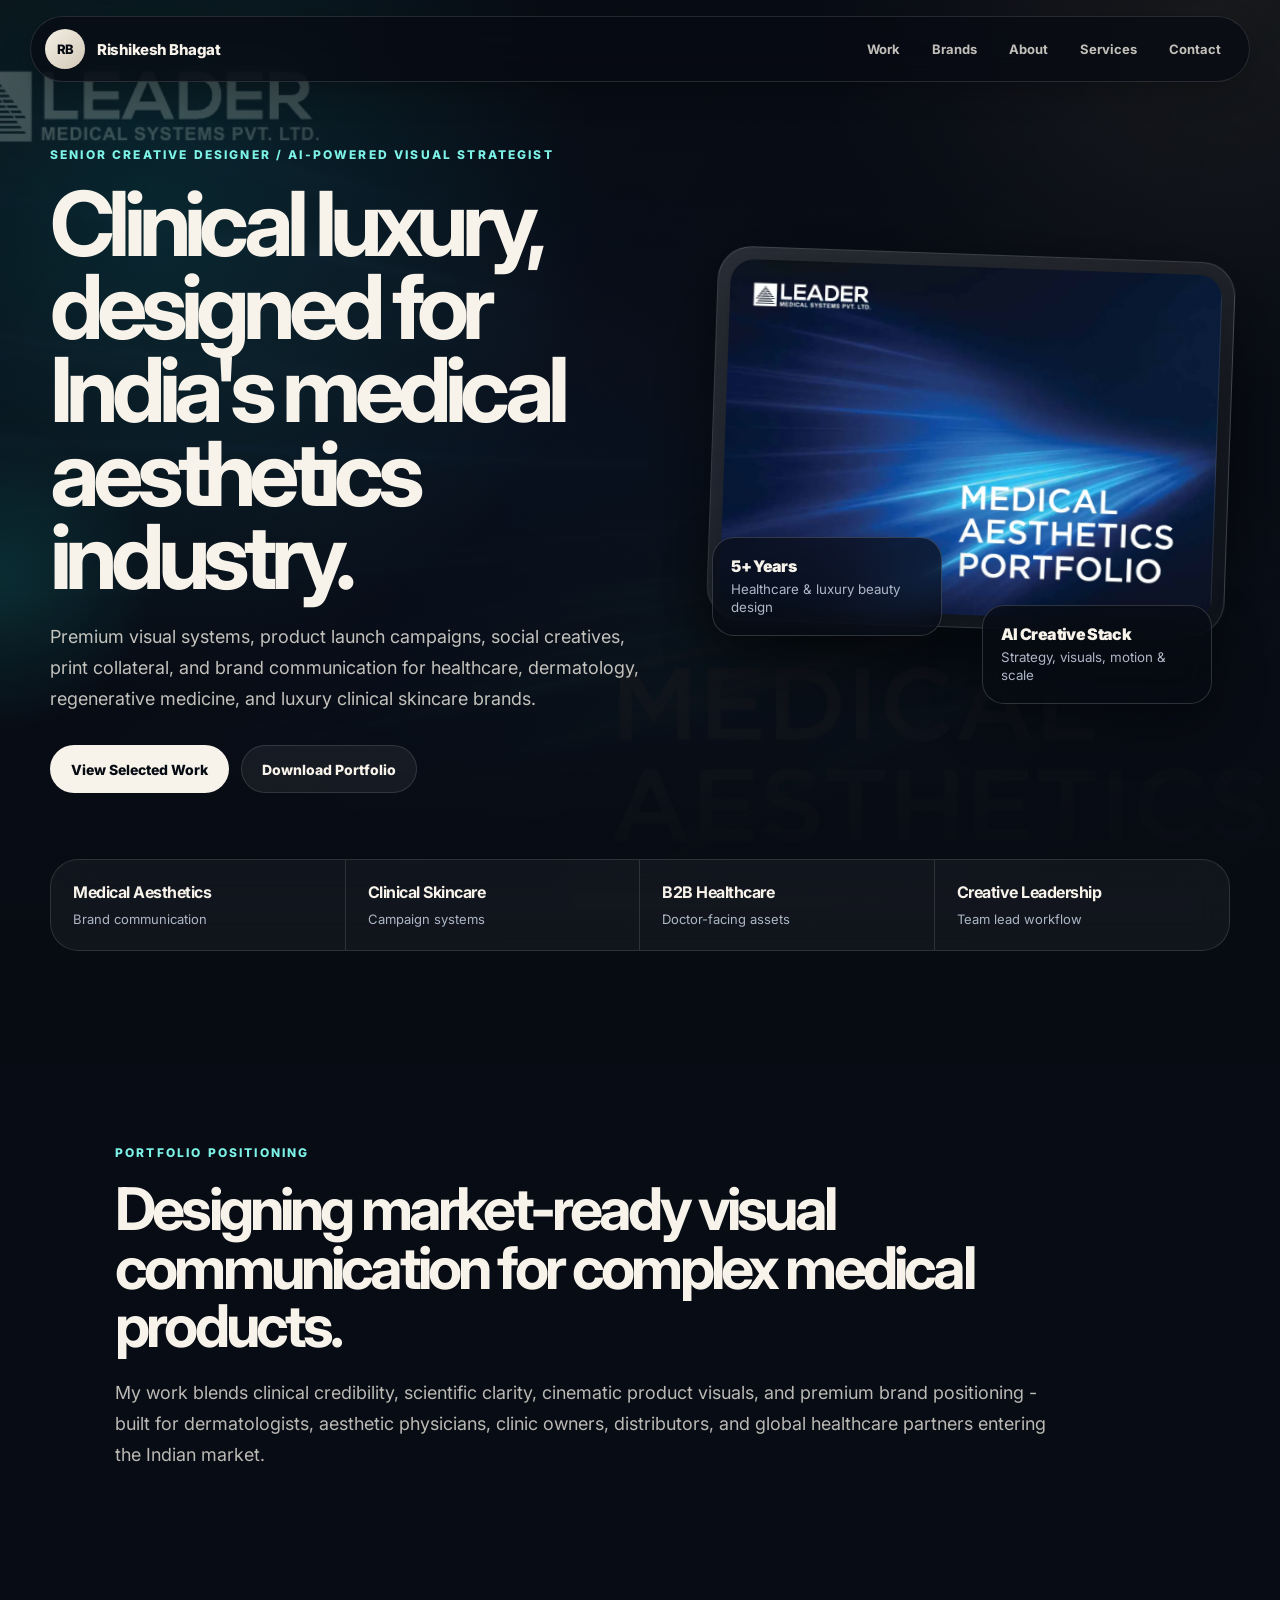
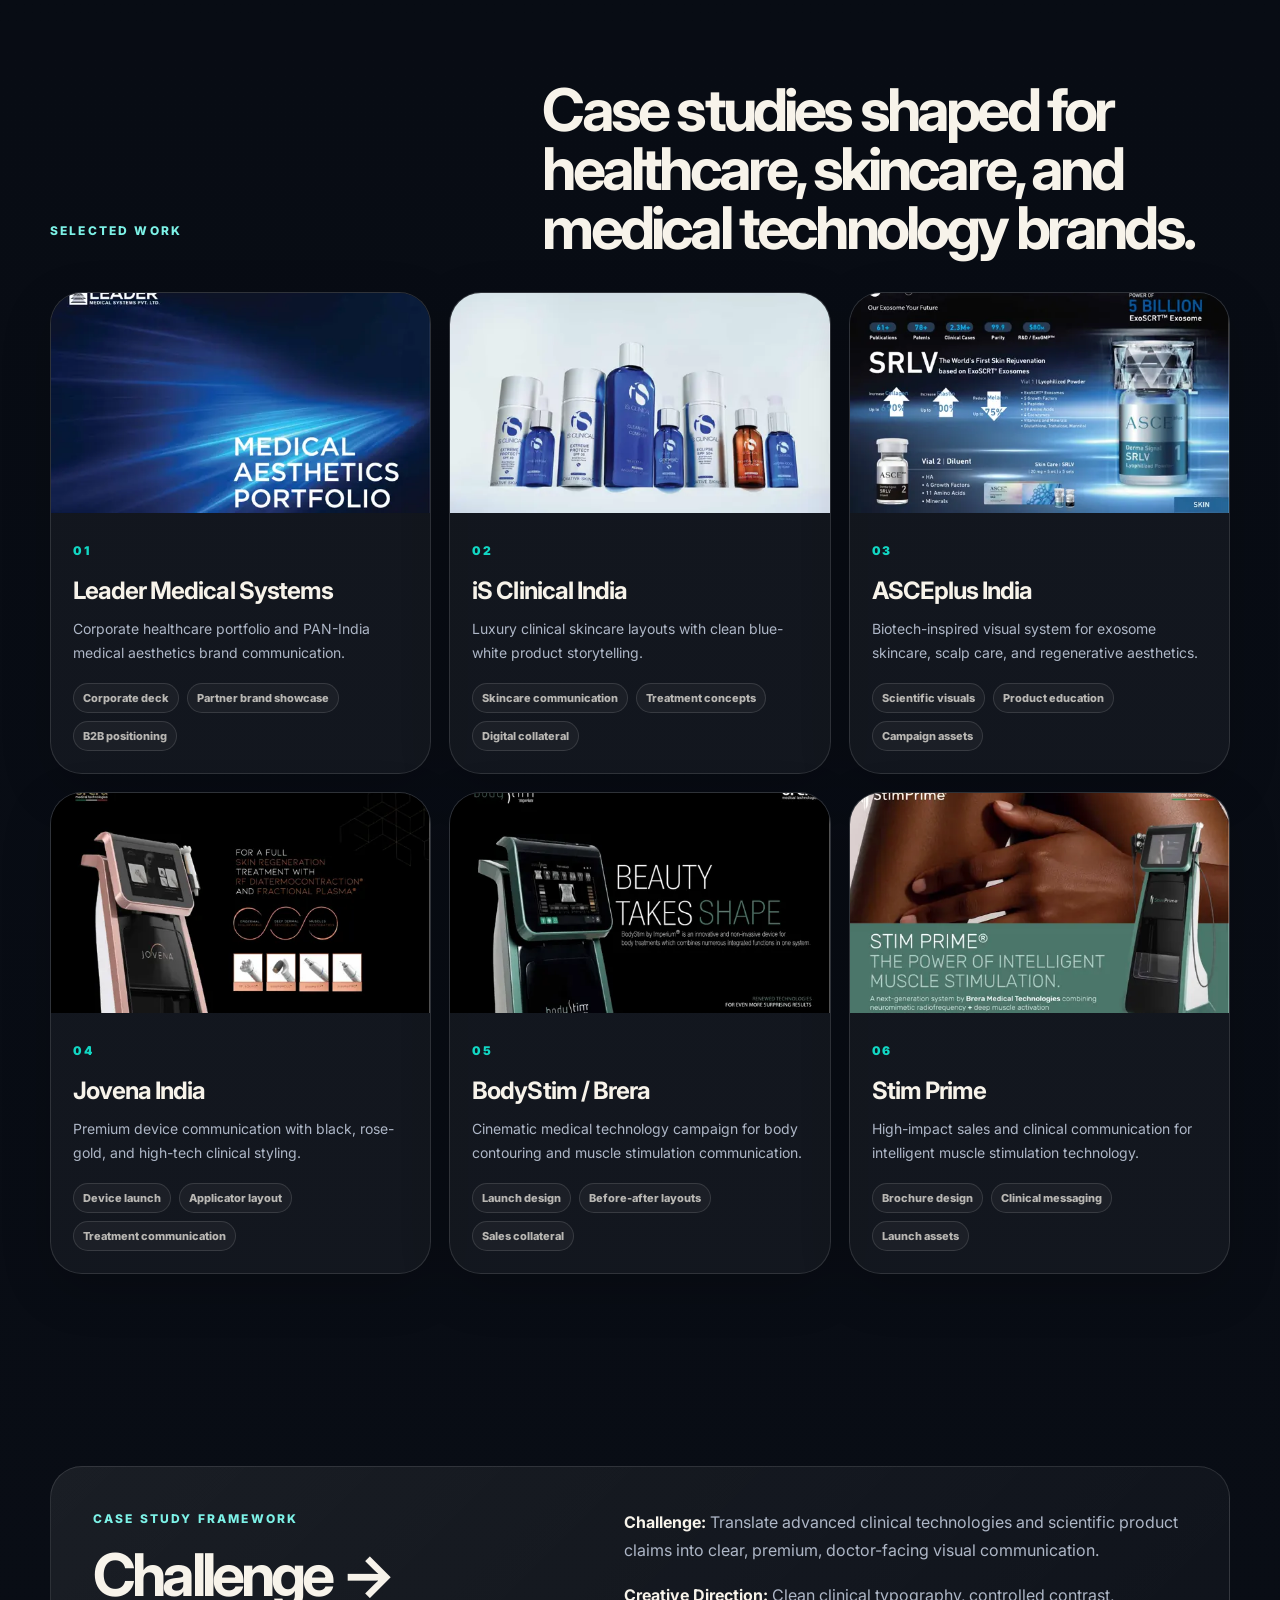
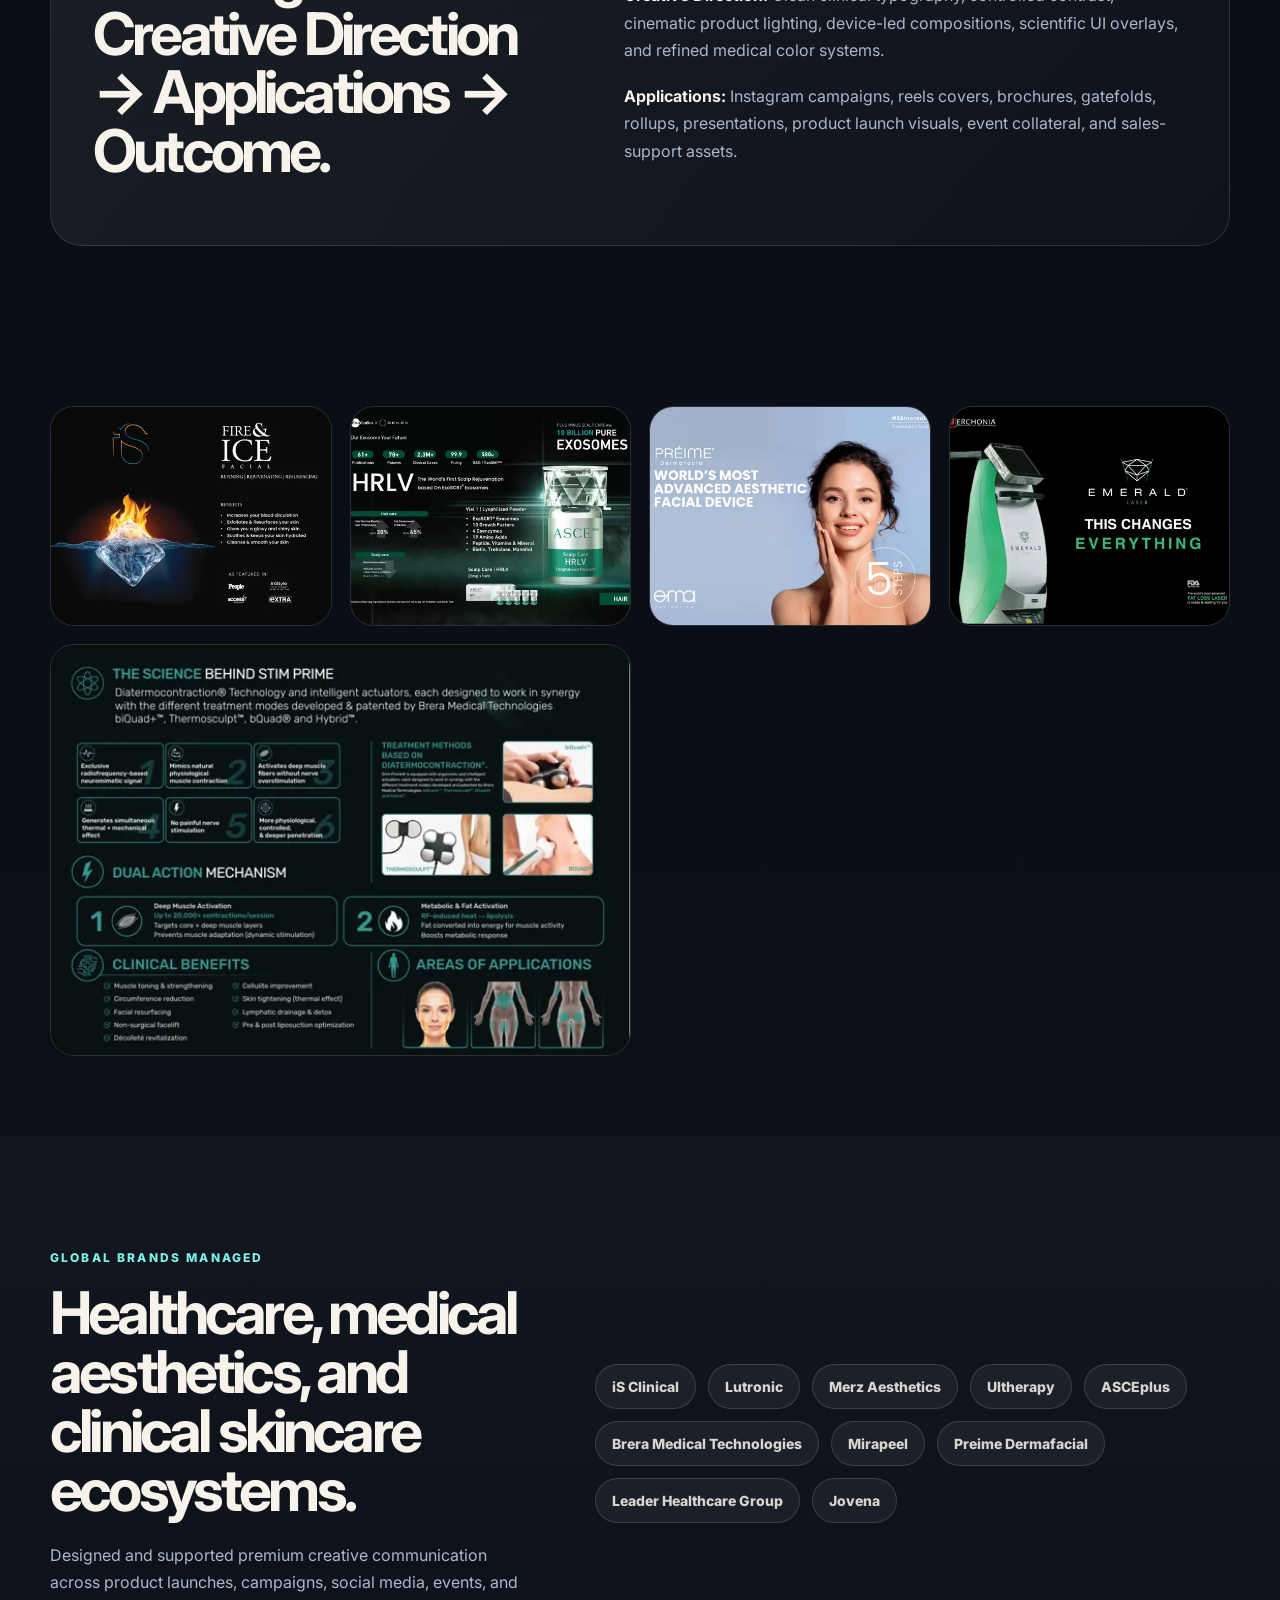
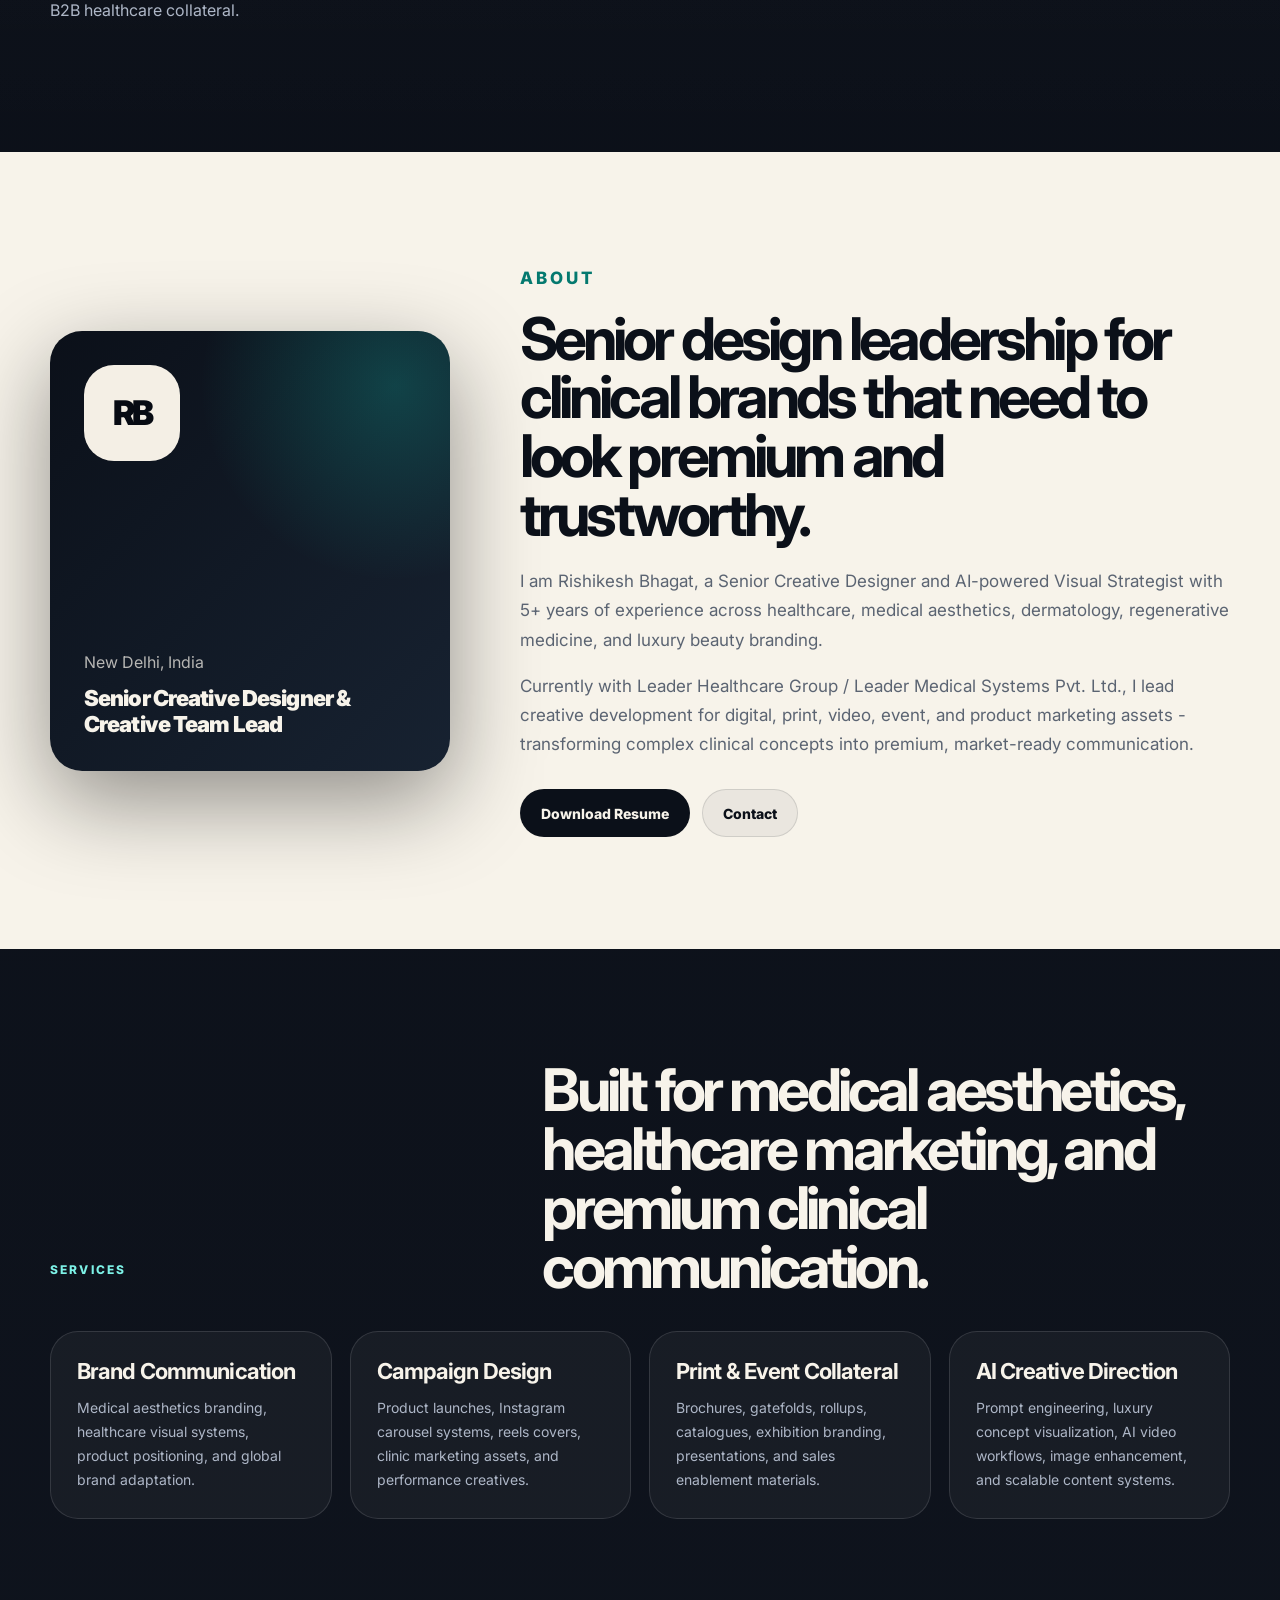
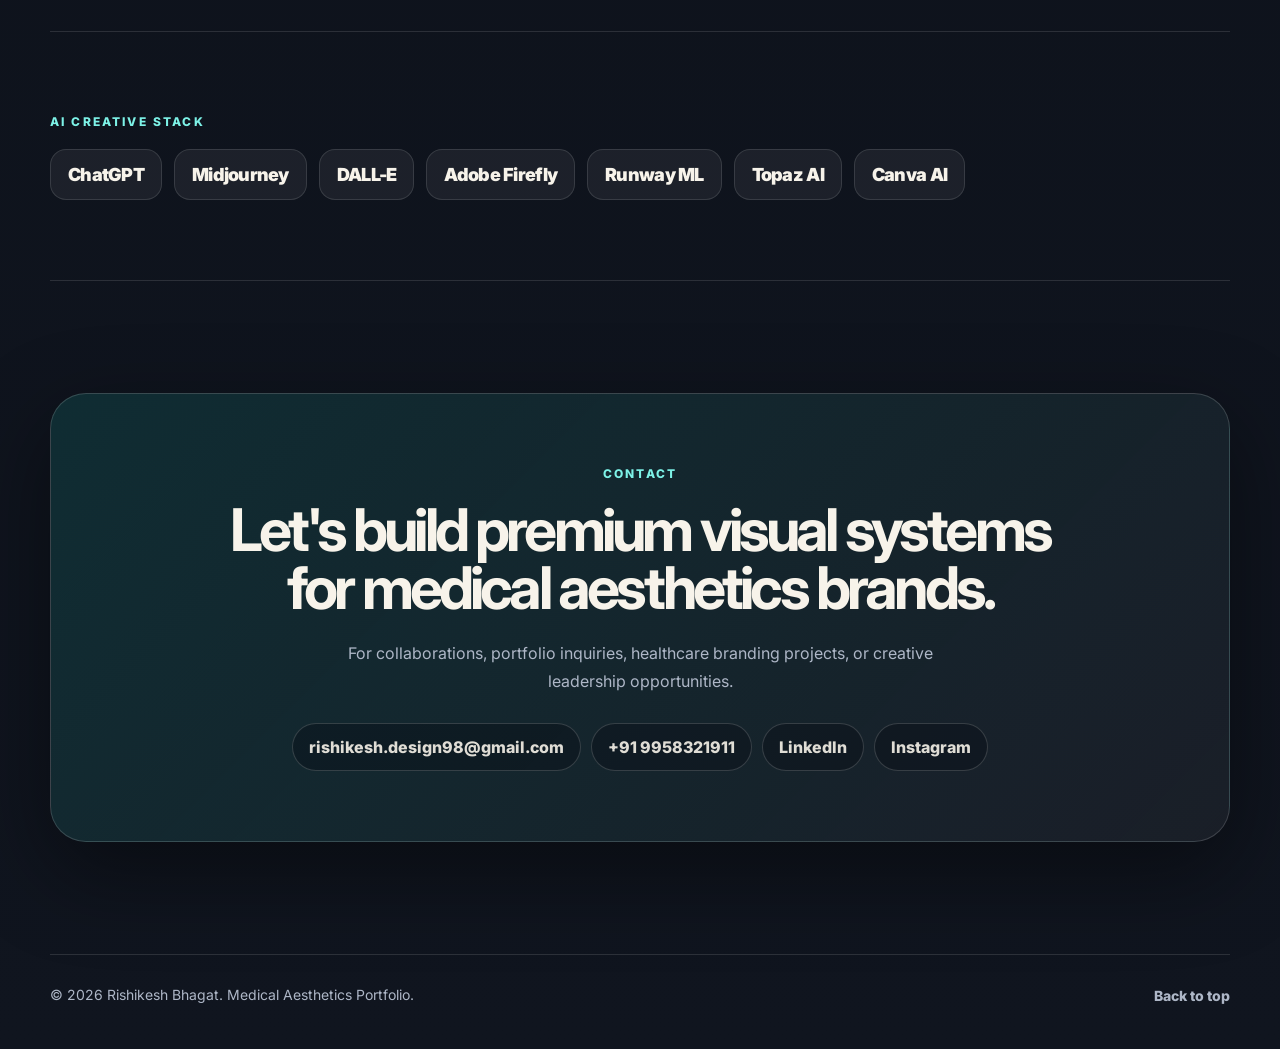
==== index.html @ 55594ad8 "Add files via upload" ====
<!doctype html>
<html lang="en">
<head>
  <meta charset="utf-8" />
  <meta name="viewport" content="width=device-width, initial-scale=1" />
  <title>Rishikesh Bhagat - Medical Aesthetics Portfolio</title>
  <meta name="description" content="Portfolio of Rishikesh Bhagat, Senior Creative Designer and AI-powered Visual Strategist specializing in medical aesthetics, healthcare branding, clinical skincare campaigns, and B2B healthcare communication." />
  <meta name="theme-color" content="#070b13" />
  <link rel="icon" href="assets/favicon.svg" type="image/svg+xml" />
  <link rel="preconnect" href="https://fonts.googleapis.com" />
  <link rel="preconnect" href="https://fonts.gstatic.com" crossorigin />
  <link href="https://fonts.googleapis.com/css2?family=Inter:wght@400;500;600;700;800;900&family=Playfair+Display:wght@600;700&display=swap" rel="stylesheet" />
  <link rel="stylesheet" href="styles.css" />
</head>
<body>
  <div class="cursor-glow" aria-hidden="true"></div>

  <header class="site-header" id="top">
    <a class="brand" href="#top" aria-label="Rishikesh Bhagat home">
      <span class="brand-mark">RB</span>
      <span class="brand-text">Rishikesh Bhagat</span>
    </a>
    <button class="nav-toggle" aria-label="Open menu" aria-expanded="false">
      <span></span><span></span>
    </button>
    <nav class="site-nav" aria-label="Primary navigation">
      <a href="#work">Work</a>
      <a href="#brands">Brands</a>
      <a href="#about">About</a>
      <a href="#services">Services</a>
      <a href="#contact">Contact</a>
    </nav>
  </header>

  <main>
    <section class="hero section-pad">
      <div class="hero-bg" aria-hidden="true"></div>
      <div class="hero-grid container">
        <div class="hero-copy reveal">
          <p class="eyebrow">Senior Creative Designer / AI-Powered Visual Strategist</p>
          <h1>Clinical luxury, designed for India's medical aesthetics industry.</h1>
          <p class="hero-subcopy">Premium visual systems, product launch campaigns, social creatives, print collateral, and brand communication for healthcare, dermatology, regenerative medicine, and luxury clinical skincare brands.</p>
          <div class="hero-actions">
            <a class="btn btn-primary" href="#work">View Selected Work</a>
            <a class="btn btn-secondary" href="assets/downloads/medical-aesthetics-portfolio.pdf" download>Download Portfolio</a>
          </div>
        </div>
        <div class="hero-visual reveal" data-delay="100">
          <div class="device-frame">
            <img src="assets/images/leader-cover.webp" alt="Leader Medical Systems medical aesthetics portfolio cover" />
          </div>
          <div class="float-card card-a">
            <span>5+ Years</span>
            <small>Healthcare & luxury beauty design</small>
          </div>
          <div class="float-card card-b">
            <span>AI Creative Stack</span>
            <small>Strategy, visuals, motion & scale</small>
          </div>
        </div>
      </div>
      <div class="metric-strip container reveal" data-delay="160">
        <div><strong>Medical Aesthetics</strong><span>Brand communication</span></div>
        <div><strong>Clinical Skincare</strong><span>Campaign systems</span></div>
        <div><strong>B2B Healthcare</strong><span>Doctor-facing assets</span></div>
        <div><strong>Creative Leadership</strong><span>Team lead workflow</span></div>
      </div>
    </section>

    <section class="intro section-pad-sm container reveal">
      <p class="section-kicker">Portfolio Positioning</p>
      <h2>Designing market-ready visual communication for complex medical products.</h2>
      <p>My work blends clinical credibility, scientific clarity, cinematic product visuals, and premium brand positioning - built for dermatologists, aesthetic physicians, clinic owners, distributors, and global healthcare partners entering the Indian market.</p>
    </section>

    <section class="work section-pad" id="work">
      <div class="container section-head reveal">
        <p class="section-kicker">Selected Work</p>
        <h2>Case studies shaped for healthcare, skincare, and medical technology brands.</h2>
      </div>
      <div class="case-grid container">
        <article class="case-card reveal" data-case="leader">
          <button class="image-button" aria-label="Open Leader Medical Systems case image"><img src="assets/images/leader-cover-thumb.webp" alt="Leader Medical Systems corporate portfolio cover" /></button>
          <div class="case-content">
            <span class="case-number">01</span>
            <h3>Leader Medical Systems</h3>
            <p>Corporate healthcare portfolio and PAN-India medical aesthetics brand communication.</p>
            <ul><li>Corporate deck</li><li>Partner brand showcase</li><li>B2B positioning</li></ul>
          </div>
        </article>

        <article class="case-card reveal" data-case="isclinical">
          <button class="image-button" aria-label="Open iS Clinical case image"><img src="assets/images/isclinical-products-thumb.webp" alt="iS Clinical product range visual" /></button>
          <div class="case-content">
            <span class="case-number">02</span>
            <h3>iS Clinical India</h3>
            <p>Luxury clinical skincare layouts with clean blue-white product storytelling.</p>
            <ul><li>Skincare communication</li><li>Treatment concepts</li><li>Digital collateral</li></ul>
          </div>
        </article>

        <article class="case-card reveal" data-case="asceplus">
          <button class="image-button" aria-label="Open ASCEplus case image"><img src="assets/images/asce-srlv-thumb.webp" alt="ASCEplus SRLV product campaign visual" /></button>
          <div class="case-content">
            <span class="case-number">03</span>
            <h3>ASCEplus India</h3>
            <p>Biotech-inspired visual system for exosome skincare, scalp care, and regenerative aesthetics.</p>
            <ul><li>Scientific visuals</li><li>Product education</li><li>Campaign assets</li></ul>
          </div>
        </article>

        <article class="case-card reveal" data-case="jovena">
          <button class="image-button" aria-label="Open Jovena case image"><img src="assets/images/jovena-device-thumb.webp" alt="Jovena medical aesthetic device visual" /></button>
          <div class="case-content">
            <span class="case-number">04</span>
            <h3>Jovena India</h3>
            <p>Premium device communication with black, rose-gold, and high-tech clinical styling.</p>
            <ul><li>Device launch</li><li>Applicator layout</li><li>Treatment communication</li></ul>
          </div>
        </article>

        <article class="case-card reveal" data-case="bodystim">
          <button class="image-button" aria-label="Open BodyStim case image"><img src="assets/images/bodystim-device-thumb.webp" alt="BodyStim device campaign visual" /></button>
          <div class="case-content">
            <span class="case-number">05</span>
            <h3>BodyStim / Brera</h3>
            <p>Cinematic medical technology campaign for body contouring and muscle stimulation communication.</p>
            <ul><li>Launch design</li><li>Before-after layouts</li><li>Sales collateral</li></ul>
          </div>
        </article>

        <article class="case-card reveal" data-case="stimprime">
          <button class="image-button" aria-label="Open Stim Prime case image"><img src="assets/images/stimprime-hero-thumb.webp" alt="Stim Prime campaign visual" /></button>
          <div class="case-content">
            <span class="case-number">06</span>
            <h3>Stim Prime</h3>
            <p>High-impact sales and clinical communication for intelligent muscle stimulation technology.</p>
            <ul><li>Brochure design</li><li>Clinical messaging</li><li>Launch assets</li></ul>
          </div>
        </article>
      </div>
    </section>

    <section class="case-detail section-pad-sm container" aria-label="Expanded case study details">
      <div class="detail-grid reveal">
        <div>
          <p class="section-kicker">Case Study Framework</p>
          <h2>Challenge → Creative Direction → Applications → Outcome.</h2>
        </div>
        <div class="detail-copy">
          <p><strong>Challenge:</strong> Translate advanced clinical technologies and scientific product claims into clear, premium, doctor-facing visual communication.</p>
          <p><strong>Creative Direction:</strong> Clean clinical typography, controlled contrast, cinematic product lighting, device-led compositions, scientific UI overlays, and refined medical color systems.</p>
          <p><strong>Applications:</strong> Instagram campaigns, reels covers, brochures, gatefolds, rollups, presentations, product launch visuals, event collateral, and sales-support assets.</p>
        </div>
      </div>
    </section>

    <section class="gallery section-pad-sm container reveal" aria-label="Portfolio gallery">
      <div class="gallery-grid">
        <button class="gallery-item" data-full="assets/images/isclinical-fire-ice.webp"><img src="assets/images/isclinical-fire-ice-thumb.webp" alt="Fire and Ice Facial communication layout" /></button>
        <button class="gallery-item" data-full="assets/images/asce-hrlv.webp"><img src="assets/images/asce-hrlv-thumb.webp" alt="ASCEplus HRLV scalp care visual" /></button>
        <button class="gallery-item" data-full="assets/images/preime-dermafacial.webp"><img src="assets/images/preime-dermafacial-thumb.webp" alt="Preime Dermafacial product campaign visual" /></button>
        <button class="gallery-item" data-full="assets/images/emsculpt-emerald.webp"><img src="assets/images/emsculpt-emerald-thumb.webp" alt="Emerald aesthetic device visual" /></button>
        <button class="gallery-item wide" data-full="assets/images/stimprime-science.webp"><img src="assets/images/stimprime-science-thumb.webp" alt="Stim Prime scientific communication layout" /></button>
      </div>
    </section>

    <section class="brands section-pad" id="brands">
      <div class="container brands-grid">
        <div class="reveal">
          <p class="section-kicker">Global Brands Managed</p>
          <h2>Healthcare, medical aesthetics, and clinical skincare ecosystems.</h2>
          <p>Designed and supported premium creative communication across product launches, campaigns, social media, events, and B2B healthcare collateral.</p>
        </div>
        <div class="brand-cloud reveal" data-delay="120">
          <span>iS Clinical</span>
          <span>Lutronic</span>
          <span>Merz Aesthetics</span>
          <span>Ultherapy</span>
          <span>ASCEplus</span>
          <span>Brera Medical Technologies</span>
          <span>Mirapeel</span>
          <span>Preime Dermafacial</span>
          <span>Leader Healthcare Group</span>
          <span>Jovena</span>
        </div>
      </div>
    </section>

    <section class="about section-pad" id="about">
      <div class="container about-grid">
        <div class="portrait-card reveal">
          <div class="monogram">RB</div>
          <p>New Delhi, India</p>
          <span>Senior Creative Designer & Creative Team Lead</span>
        </div>
        <div class="about-copy reveal" data-delay="100">
          <p class="section-kicker">About</p>
          <h2>Senior design leadership for clinical brands that need to look premium and trustworthy.</h2>
          <p>I am Rishikesh Bhagat, a Senior Creative Designer and AI-powered Visual Strategist with 5+ years of experience across healthcare, medical aesthetics, dermatology, regenerative medicine, and luxury beauty branding.</p>
          <p>Currently with Leader Healthcare Group / Leader Medical Systems Pvt. Ltd., I lead creative development for digital, print, video, event, and product marketing assets - transforming complex clinical concepts into premium, market-ready communication.</p>
          <div class="about-actions">
            <a class="btn btn-primary" href="assets/downloads/rishikesh-bhagat-resume.docx" download>Download Resume</a>
            <a class="btn btn-secondary" href="#contact">Contact</a>
          </div>
        </div>
      </div>
    </section>

    <section class="services section-pad" id="services">
      <div class="container section-head reveal">
        <p class="section-kicker">Services</p>
        <h2>Built for medical aesthetics, healthcare marketing, and premium clinical communication.</h2>
      </div>
      <div class="services-grid container">
        <div class="service-card reveal"><h3>Brand Communication</h3><p>Medical aesthetics branding, healthcare visual systems, product positioning, and global brand adaptation.</p></div>
        <div class="service-card reveal"><h3>Campaign Design</h3><p>Product launches, Instagram carousel systems, reels covers, clinic marketing assets, and performance creatives.</p></div>
        <div class="service-card reveal"><h3>Print & Event Collateral</h3><p>Brochures, gatefolds, rollups, catalogues, exhibition branding, presentations, and sales enablement materials.</p></div>
        <div class="service-card reveal"><h3>AI Creative Direction</h3><p>Prompt engineering, luxury concept visualization, AI video workflows, image enhancement, and scalable content systems.</p></div>
      </div>
    </section>

    <section class="ai-stack section-pad-sm container reveal">
      <p class="section-kicker">AI Creative Stack</p>
      <div class="stack-row">
        <span>ChatGPT</span>
        <span>Midjourney</span>
        <span>DALL-E</span>
        <span>Adobe Firefly</span>
        <span>Runway ML</span>
        <span>Topaz AI</span>
        <span>Canva AI</span>
      </div>
    </section>

    <section class="contact section-pad" id="contact">
      <div class="container contact-panel reveal">
        <p class="section-kicker">Contact</p>
        <h2>Let's build premium visual systems for medical aesthetics brands.</h2>
        <p>For collaborations, portfolio inquiries, healthcare branding projects, or creative leadership opportunities.</p>
        <div class="contact-links">
          <a href="mailto:rishikesh.design98@gmail.com">rishikesh.design98@gmail.com</a>
          <a href="tel:+919958321911">+91 9958321911</a>
          <a href="https://www.linkedin.com/in/rishu-bhagat-6a38a4165" target="_blank" rel="noopener">LinkedIn</a>
          <a href="https://www.instagram.com/rishu_bhagat9958" target="_blank" rel="noopener">Instagram</a>
        </div>
      </div>
    </section>
  </main>

  <footer class="site-footer container">
    <p>© <span id="year"></span> Rishikesh Bhagat. Medical Aesthetics Portfolio.</p>
    <a href="#top">Back to top</a>
  </footer>

  <dialog class="lightbox" aria-label="Portfolio image preview">
    <button class="lightbox-close" aria-label="Close preview">×</button>
    <img src="" alt="Expanded portfolio visual" />
  </dialog>

  <script src="script.js"></script>
</body>
</html>
---- styles.css ----
:root{
  --bg:#070b13;
  --bg-2:#0d1321;
  --ink:#f7f3ea;
  --muted:#aeb7c7;
  --line:rgba(255,255,255,.12);
  --teal:#12d7c4;
  --teal-2:#7df2e7;
  --gold:#c9a15e;
  --ivory:#f4efe5;
  --paper:#f7f3ea;
  --paper-ink:#111827;
  --graphite:#10151f;
  --shadow:0 30px 90px rgba(0,0,0,.42);
  --radius-xl:32px;
  --radius-lg:22px;
  --radius-md:16px;
  --container:1180px;
}
*{box-sizing:border-box}
html{scroll-behavior:smooth}
body{
  margin:0;
  font-family:Inter,system-ui,-apple-system,BlinkMacSystemFont,"Segoe UI",sans-serif;
  color:var(--ink);
  background:
    radial-gradient(circle at 12% 3%, rgba(18,215,196,.20), transparent 28rem),
    radial-gradient(circle at 95% 0%, rgba(201,161,94,.14), transparent 25rem),
    linear-gradient(180deg,#070b13 0%,#090d15 44%,#10151f 100%);
  overflow-x:hidden;
}
img{display:block;max-width:100%}
a{color:inherit;text-decoration:none}
button{font:inherit;color:inherit}
.container{width:min(var(--container), calc(100% - 40px));margin-inline:auto}
.section-pad{padding:112px 0}
.section-pad-sm{padding:80px 0}
.cursor-glow{position:fixed;inset:auto auto 0 0;width:320px;height:320px;border-radius:999px;background:radial-gradient(circle,rgba(18,215,196,.16),transparent 67%);pointer-events:none;z-index:0;transform:translate(-50%,-50%);mix-blend-mode:screen;opacity:.9}
.site-header{
  position:fixed;top:0;left:0;right:0;z-index:20;
  display:flex;align-items:center;justify-content:space-between;
  width:min(1220px,calc(100% - 32px));margin:16px auto 0;padding:12px 14px;
  border:1px solid var(--line);border-radius:999px;
  background:rgba(7,11,19,.72);backdrop-filter:blur(22px);box-shadow:0 10px 30px rgba(0,0,0,.24)
}
.brand{display:flex;align-items:center;gap:12px;font-weight:800;letter-spacing:-.03em}
.brand-mark{width:40px;height:40px;display:grid;place-items:center;border-radius:50%;background:linear-gradient(135deg,var(--ivory),#d2c8b7);color:#070b13;font-size:13px;letter-spacing:-.06em}
.brand-text{font-size:15px}
.site-nav{display:flex;align-items:center;gap:4px}
.site-nav a{font-size:13px;font-weight:700;color:rgba(247,243,234,.78);padding:10px 14px;border-radius:999px;transition:.25s ease}
.site-nav a:hover{color:var(--ink);background:rgba(255,255,255,.08)}
.nav-toggle{display:none;background:transparent;border:0;width:44px;height:44px;position:relative}
.nav-toggle span{position:absolute;left:12px;right:12px;height:2px;background:var(--ink);transition:.25s ease}
.nav-toggle span:first-child{top:17px}.nav-toggle span:last-child{bottom:17px}
.hero{position:relative;min-height:100vh;display:grid;align-items:center;padding-top:145px}
.hero-bg{position:absolute;inset:0;z-index:-1;background:linear-gradient(120deg,rgba(7,11,19,.28),rgba(7,11,19,.86)),url('assets/images/leader-cover.webp') center/cover;opacity:.37;filter:saturate(.85)}
.hero-bg::after{content:"";position:absolute;inset:0;background:linear-gradient(180deg,transparent 0%,#070b13 88%)}
.hero-grid{display:grid;grid-template-columns:1.02fr .88fr;gap:62px;align-items:center}
.eyebrow,.section-kicker{margin:0 0 16px;color:var(--teal-2);text-transform:uppercase;letter-spacing:.18em;font-size:12px;font-weight:800}
h1,h2,h3,p{margin-top:0}
h1{font-size:clamp(48px,7vw,95px);line-height:.93;letter-spacing:-.075em;margin-bottom:24px;max-width:900px}
h2{font-size:clamp(34px,4.6vw,64px);line-height:1;letter-spacing:-.065em;margin-bottom:22px}
h3{font-size:24px;letter-spacing:-.04em;margin-bottom:12px}
p{color:var(--muted);line-height:1.72;font-size:16px}
.hero-subcopy{font-size:18px;max-width:710px;color:rgba(247,243,234,.78)}
.hero-actions,.about-actions{display:flex;gap:12px;flex-wrap:wrap;margin-top:30px}
.btn{display:inline-flex;align-items:center;justify-content:center;min-height:48px;padding:0 20px;border-radius:999px;font-weight:800;font-size:14px;transition:.25s ease;border:1px solid transparent}
.btn-primary{background:var(--ink);color:#070b13}
.btn-primary:hover{transform:translateY(-2px);box-shadow:0 18px 34px rgba(247,243,234,.18)}
.btn-secondary{background:rgba(255,255,255,.06);border-color:var(--line);color:var(--ink)}
.btn-secondary:hover{background:rgba(255,255,255,.1);transform:translateY(-2px)}
.hero-visual{position:relative;min-height:470px}
.device-frame{position:absolute;inset:20px 0 auto auto;width:min(520px,100%);padding:12px;border:1px solid rgba(255,255,255,.16);border-radius:34px;background:linear-gradient(135deg,rgba(255,255,255,.14),rgba(255,255,255,.03));box-shadow:var(--shadow);backdrop-filter:blur(20px);transform:rotate(2deg)}
.device-frame img{border-radius:24px;box-shadow:0 20px 60px rgba(0,0,0,.35)}
.float-card{position:absolute;display:grid;gap:4px;max-width:230px;padding:18px;border:1px solid rgba(255,255,255,.16);border-radius:22px;background:rgba(7,11,19,.68);backdrop-filter:blur(18px);box-shadow:0 20px 50px rgba(0,0,0,.35)}
.float-card span{font-weight:900;letter-spacing:-.04em}.float-card small{color:var(--muted);line-height:1.4}.card-a{left:0;bottom:68px}.card-b{right:18px;bottom:0}
.metric-strip{margin-top:66px;display:grid;grid-template-columns:repeat(4,1fr);border:1px solid var(--line);border-radius:28px;background:rgba(255,255,255,.045);backdrop-filter:blur(18px);overflow:hidden}
.metric-strip div{padding:22px;border-right:1px solid var(--line)}.metric-strip div:last-child{border-right:0}.metric-strip strong{display:block;margin-bottom:6px;letter-spacing:-.03em}.metric-strip span{color:var(--muted);font-size:13px}
.intro{max-width:1050px}.intro h2{max-width:990px}.intro p:last-child{font-size:18px;color:rgba(247,243,234,.75);max-width:960px}
.section-head{display:grid;grid-template-columns:.9fr 1.5fr;gap:80px;align-items:end;margin-bottom:34px}.section-head h2{margin-bottom:0}
.case-grid{display:grid;grid-template-columns:repeat(3,1fr);gap:18px}.case-card{border:1px solid var(--line);border-radius:var(--radius-xl);background:rgba(255,255,255,.045);overflow:hidden;box-shadow:0 16px 50px rgba(0,0,0,.18);transition:.32s ease}.case-card:hover{transform:translateY(-7px);border-color:rgba(18,215,196,.34);background:rgba(255,255,255,.065)}
.image-button{width:100%;padding:0;border:0;background:#111;cursor:pointer;overflow:hidden}.image-button img{width:100%;height:220px;object-fit:cover;transition:.45s ease}.case-card:hover .image-button img{transform:scale(1.055)}
.case-content{padding:22px}.case-number{display:inline-flex;margin-bottom:18px;font-size:12px;font-weight:900;color:var(--teal);letter-spacing:.14em}.case-content p{font-size:14px;margin-bottom:18px}.case-content ul{display:flex;gap:8px;flex-wrap:wrap;list-style:none;padding:0;margin:0}.case-content li{font-size:11px;font-weight:800;color:rgba(247,243,234,.72);padding:7px 9px;border-radius:999px;border:1px solid rgba(255,255,255,.12);background:rgba(255,255,255,.04)}
.detail-grid{display:grid;grid-template-columns:.9fr 1.1fr;gap:70px;padding:42px;border:1px solid var(--line);border-radius:var(--radius-xl);background:linear-gradient(135deg,rgba(255,255,255,.07),rgba(255,255,255,.025))}.detail-copy p{margin-bottom:18px}.detail-copy strong{color:var(--ink)}
.gallery-grid{display:grid;grid-template-columns:repeat(4,1fr);gap:18px}.gallery-item{position:relative;min-height:220px;padding:0;border:1px solid var(--line);border-radius:24px;overflow:hidden;background:#111;cursor:pointer}.gallery-item.wide{grid-column:span 2}.gallery-item img{width:100%;height:100%;object-fit:cover;transition:.45s ease}.gallery-item:hover img{transform:scale(1.05)}
.brands{background:linear-gradient(180deg,rgba(255,255,255,.03),rgba(255,255,255,.00))}.brands-grid{display:grid;grid-template-columns:.85fr 1.15fr;gap:76px;align-items:center}.brand-cloud{display:flex;gap:12px;flex-wrap:wrap}.brand-cloud span{padding:13px 16px;border-radius:999px;border:1px solid rgba(255,255,255,.14);background:rgba(255,255,255,.055);color:rgba(247,243,234,.86);font-weight:800;font-size:14px}
.about{background:var(--paper);color:var(--paper-ink)}.about p{color:#5b6472}.about .section-kicker{color:#04796f}.about-grid{display:grid;grid-template-columns:.72fr 1.28fr;gap:70px;align-items:center}.portrait-card{min-height:440px;border-radius:var(--radius-xl);background:linear-gradient(135deg,#0b1019,#172231);padding:34px;color:var(--ink);display:flex;flex-direction:column;justify-content:flex-end;box-shadow:var(--shadow);position:relative;overflow:hidden}.portrait-card::before{content:"";position:absolute;width:430px;height:430px;border-radius:50%;background:radial-gradient(circle,rgba(18,215,196,.22),transparent 64%);top:-160px;right:-160px}.monogram{position:absolute;top:34px;left:34px;width:96px;height:96px;border-radius:30px;background:var(--ivory);color:#070b13;display:grid;place-items:center;font-weight:900;font-size:34px;letter-spacing:-.09em}.portrait-card p{color:rgba(247,243,234,.72);margin-bottom:8px}.portrait-card span{font-weight:900;font-size:22px;letter-spacing:-.04em;max-width:310px}.about-copy h2{color:#0b1019}.about-copy p{font-size:17px}.about .btn-primary{background:#0b1019;color:var(--ink)}.about .btn-secondary{background:rgba(11,16,25,.05);border-color:rgba(11,16,25,.12);color:#0b1019}
.services-grid{display:grid;grid-template-columns:repeat(4,1fr);gap:18px}.service-card{padding:26px;border:1px solid var(--line);border-radius:28px;background:rgba(255,255,255,.045)}.service-card h3{font-size:22px}.service-card p{font-size:14px;margin-bottom:0}
.ai-stack{border-top:1px solid var(--line);border-bottom:1px solid var(--line)}.stack-row{display:flex;gap:12px;flex-wrap:wrap}.stack-row span{font-size:18px;font-weight:900;letter-spacing:-.04em;padding:14px 17px;border-radius:16px;background:rgba(255,255,255,.06);border:1px solid rgba(255,255,255,.12)}
.contact-panel{text-align:center;padding:70px 44px;border-radius:36px;border:1px solid rgba(255,255,255,.16);background:linear-gradient(135deg,rgba(18,215,196,.13),rgba(255,255,255,.045));box-shadow:var(--shadow)}.contact-panel h2{max-width:850px;margin-inline:auto}.contact-panel p{max-width:650px;margin-inline:auto}.contact-links{display:flex;gap:10px;justify-content:center;flex-wrap:wrap;margin-top:28px}.contact-links a{padding:13px 16px;border-radius:999px;border:1px solid rgba(255,255,255,.16);background:rgba(7,11,19,.35);font-weight:800;color:rgba(247,243,234,.9);transition:.25s ease}.contact-links a:hover{background:rgba(255,255,255,.1);transform:translateY(-2px)}
.site-footer{display:flex;justify-content:space-between;align-items:center;padding:28px 0 42px;border-top:1px solid var(--line)}.site-footer p{font-size:14px;margin:0}.site-footer a{font-size:14px;font-weight:800;color:var(--muted)}
.lightbox{width:min(1100px,92vw);border:1px solid rgba(255,255,255,.18);border-radius:28px;padding:12px;background:#070b13;box-shadow:var(--shadow)}.lightbox::backdrop{background:rgba(0,0,0,.76);backdrop-filter:blur(8px)}.lightbox img{width:100%;border-radius:20px}.lightbox-close{position:absolute;top:-18px;right:-18px;width:44px;height:44px;border:0;border-radius:50%;background:var(--ink);color:#070b13;font-size:28px;line-height:1;cursor:pointer}
.reveal{opacity:0;transform:translateY(28px);transition:opacity .7s ease, transform .7s ease}.reveal.visible{opacity:1;transform:translateY(0)}
@media (max-width:980px){
  .hero-grid,.section-head,.detail-grid,.brands-grid,.about-grid{grid-template-columns:1fr;gap:34px}.hero-visual{min-height:390px}.device-frame{left:0;right:auto}.case-grid{grid-template-columns:repeat(2,1fr)}.services-grid{grid-template-columns:repeat(2,1fr)}.metric-strip{grid-template-columns:repeat(2,1fr)}.metric-strip div:nth-child(2){border-right:0}.metric-strip div:nth-child(1),.metric-strip div:nth-child(2){border-bottom:1px solid var(--line)}.gallery-grid{grid-template-columns:repeat(2,1fr)}.gallery-item.wide{grid-column:span 2}
}
@media (max-width:760px){
  .container{width:min(100% - 28px,var(--container))}.section-pad{padding:76px 0}.section-pad-sm{padding:58px 0}.site-header{width:calc(100% - 20px);margin-top:10px}.brand-text{display:none}.nav-toggle{display:block}.site-nav{position:absolute;top:62px;right:0;left:0;display:none;flex-direction:column;align-items:stretch;padding:10px;border:1px solid var(--line);border-radius:24px;background:rgba(7,11,19,.94);backdrop-filter:blur(22px)}.site-nav.open{display:flex}.site-nav a{padding:14px 16px}.nav-toggle.open span:first-child{top:21px;transform:rotate(45deg)}.nav-toggle.open span:last-child{bottom:21px;transform:rotate(-45deg)}.hero{padding-top:118px}.hero-actions,.about-actions{width:100%}.btn{width:100%}h1{font-size:50px}.hero-visual{min-height:320px}.device-frame{width:100%;position:relative;inset:auto;transform:none}.float-card{display:none}.metric-strip{grid-template-columns:1fr}.metric-strip div{border-right:0;border-bottom:1px solid var(--line)}.metric-strip div:last-child{border-bottom:0}.case-grid,.services-grid{grid-template-columns:1fr}.image-button img{height:210px}.detail-grid{padding:26px}.gallery-grid{grid-template-columns:1fr}.gallery-item.wide{grid-column:auto}.about-grid{gap:28px}.portrait-card{min-height:320px}.contact-panel{padding:42px 20px}.contact-links{flex-direction:column}.site-footer{flex-direction:column;gap:12px;text-align:center}.cursor-glow{display:none}
}
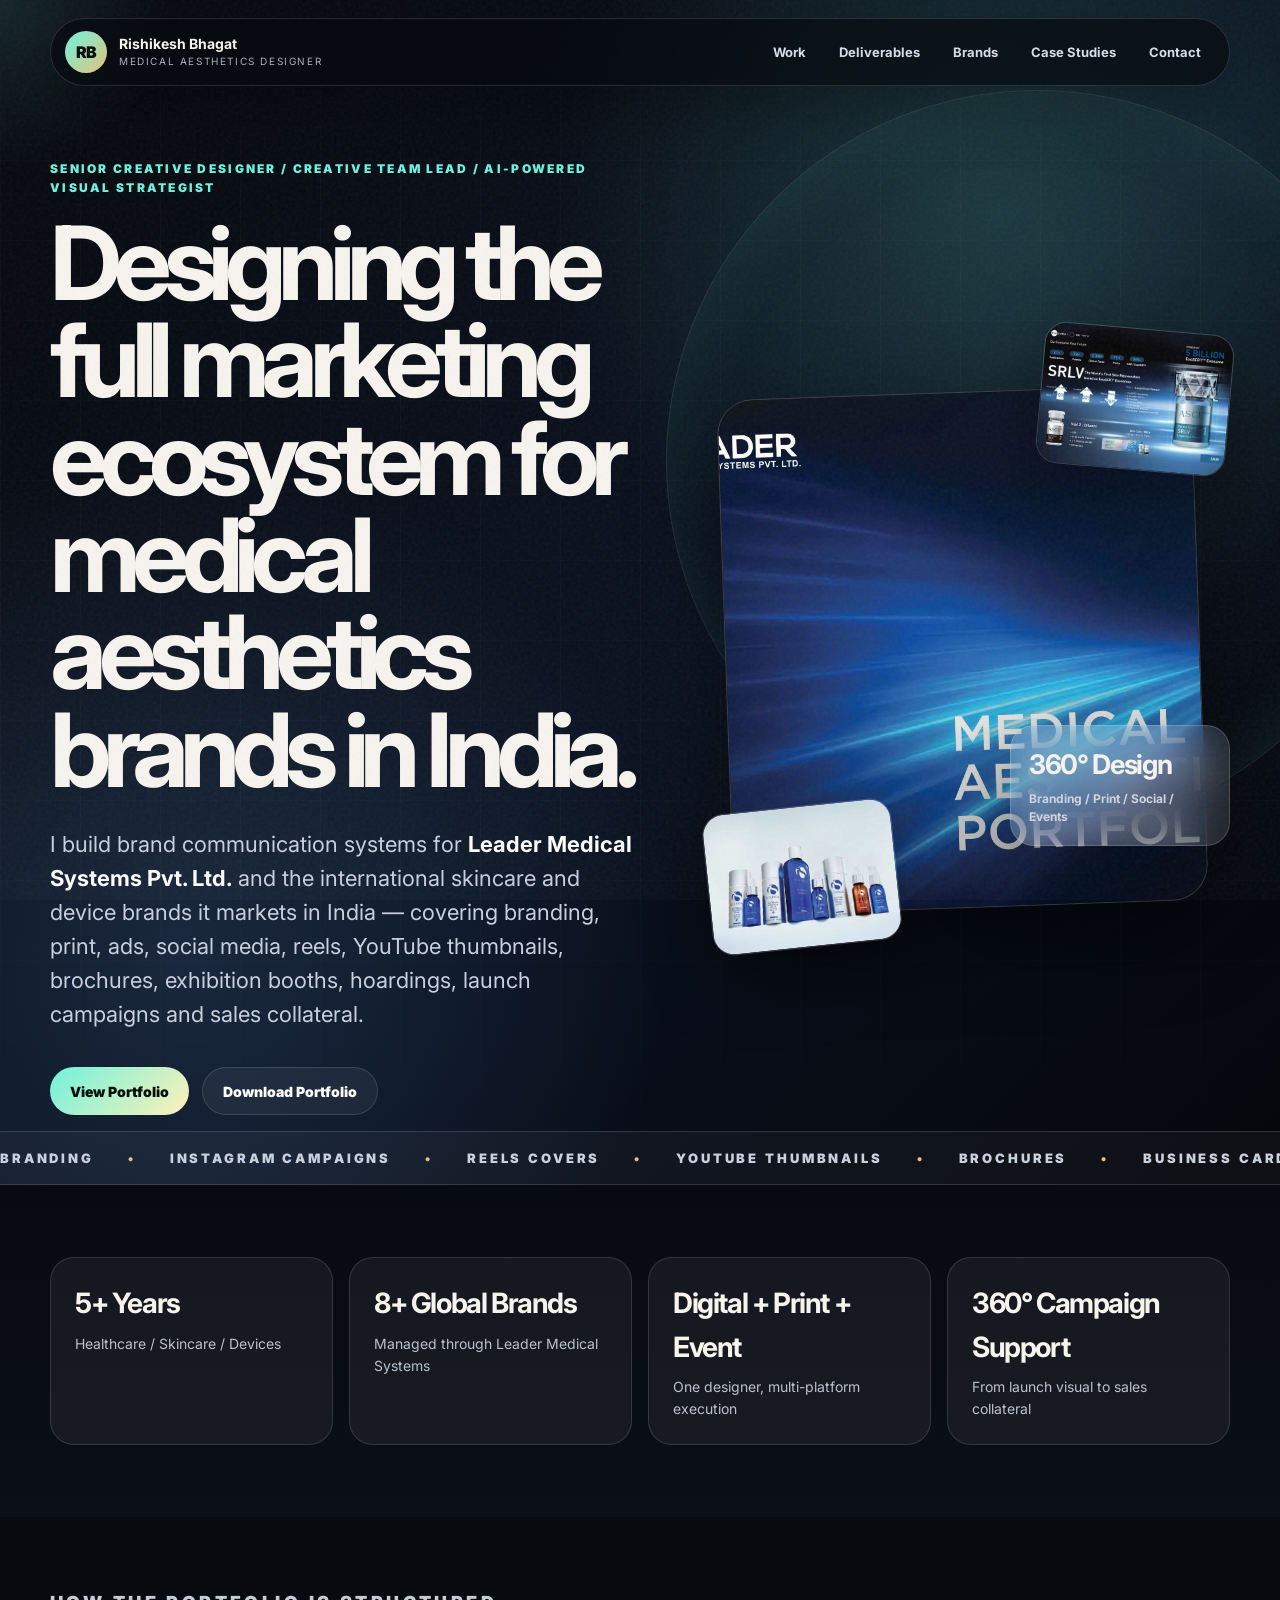
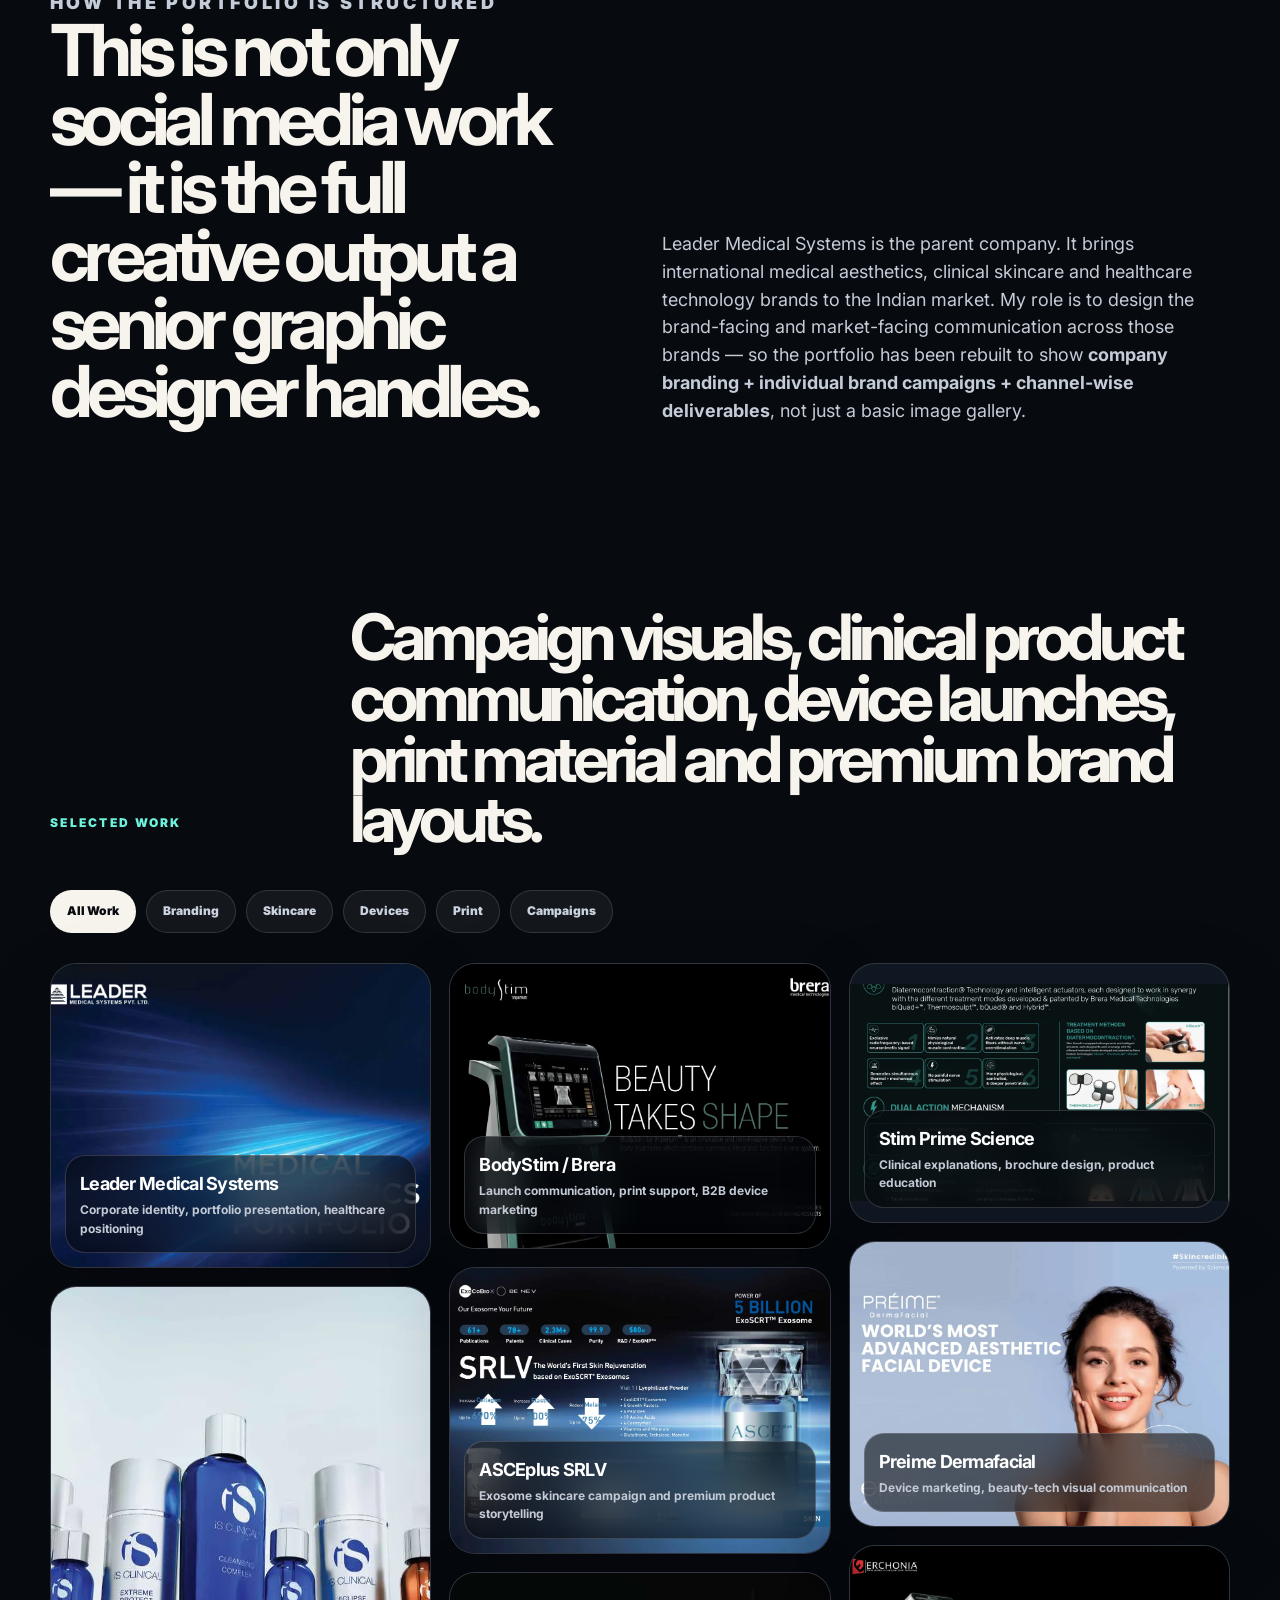
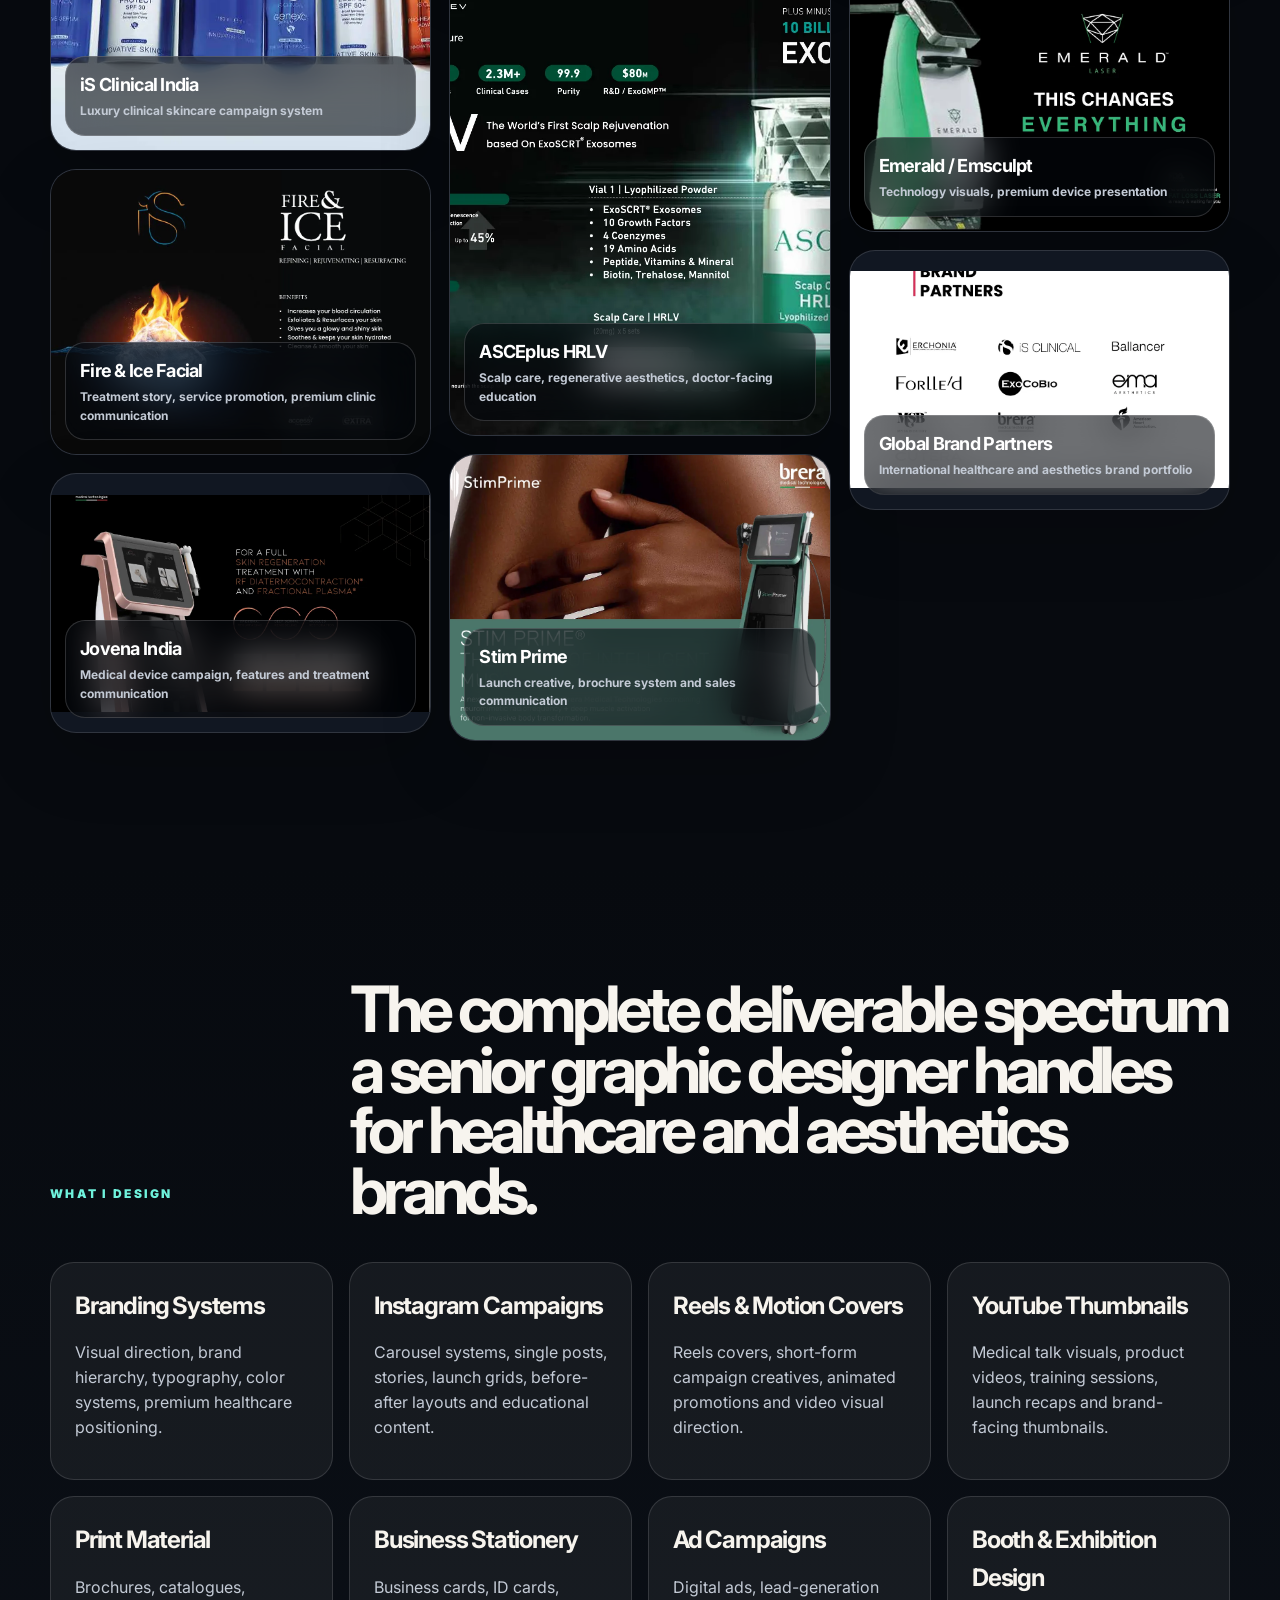
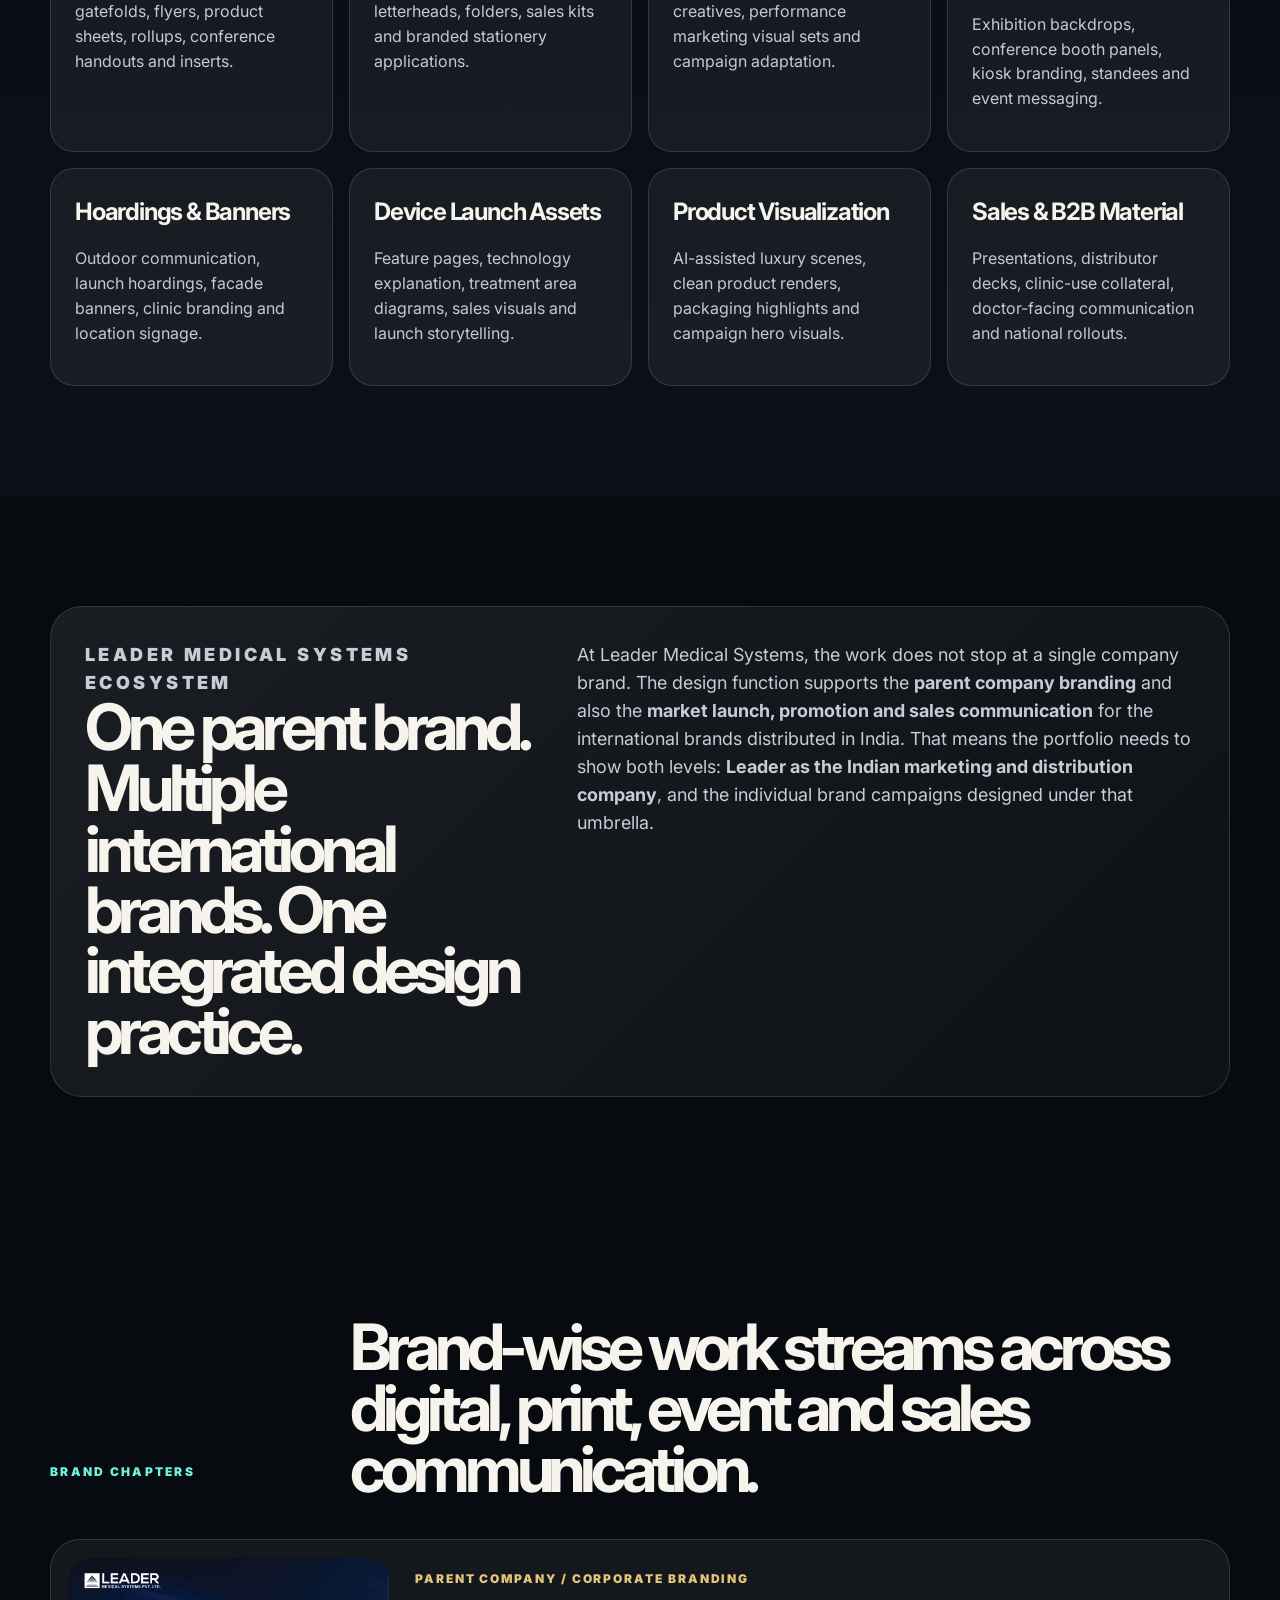
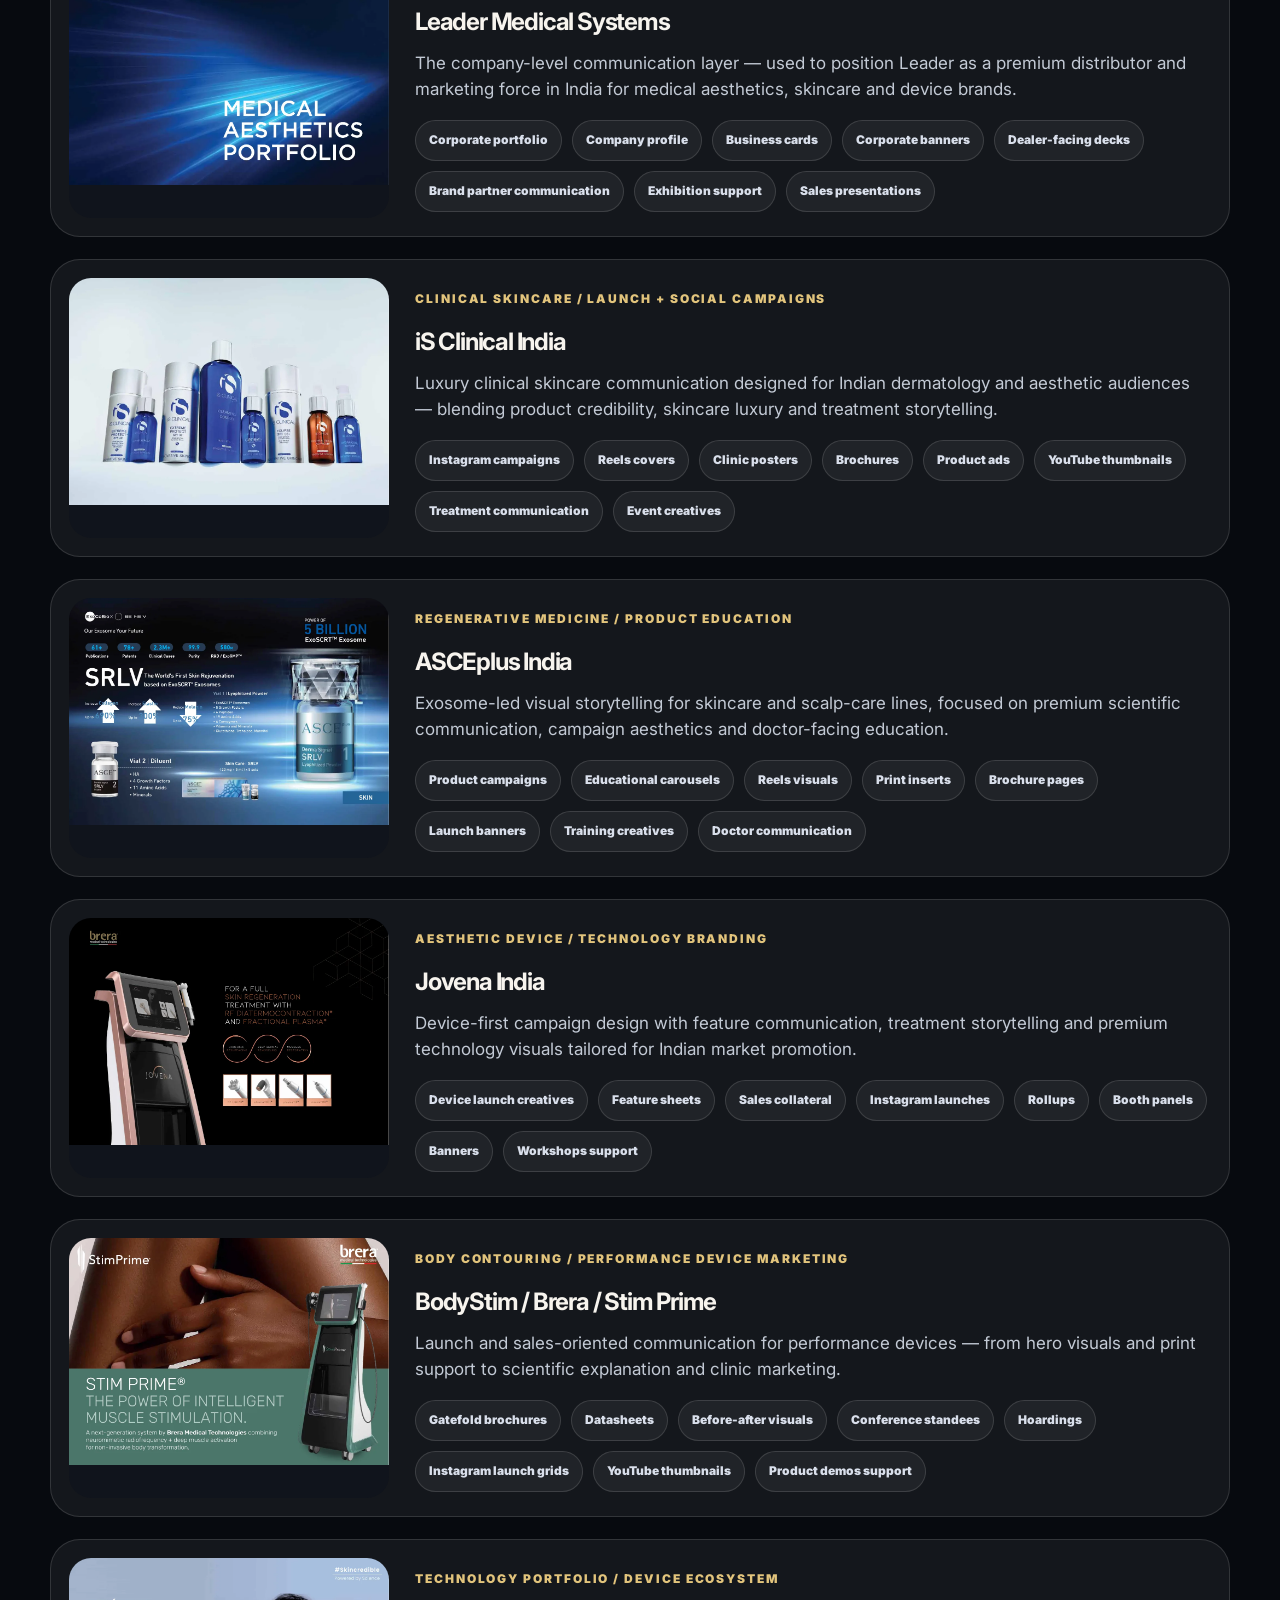
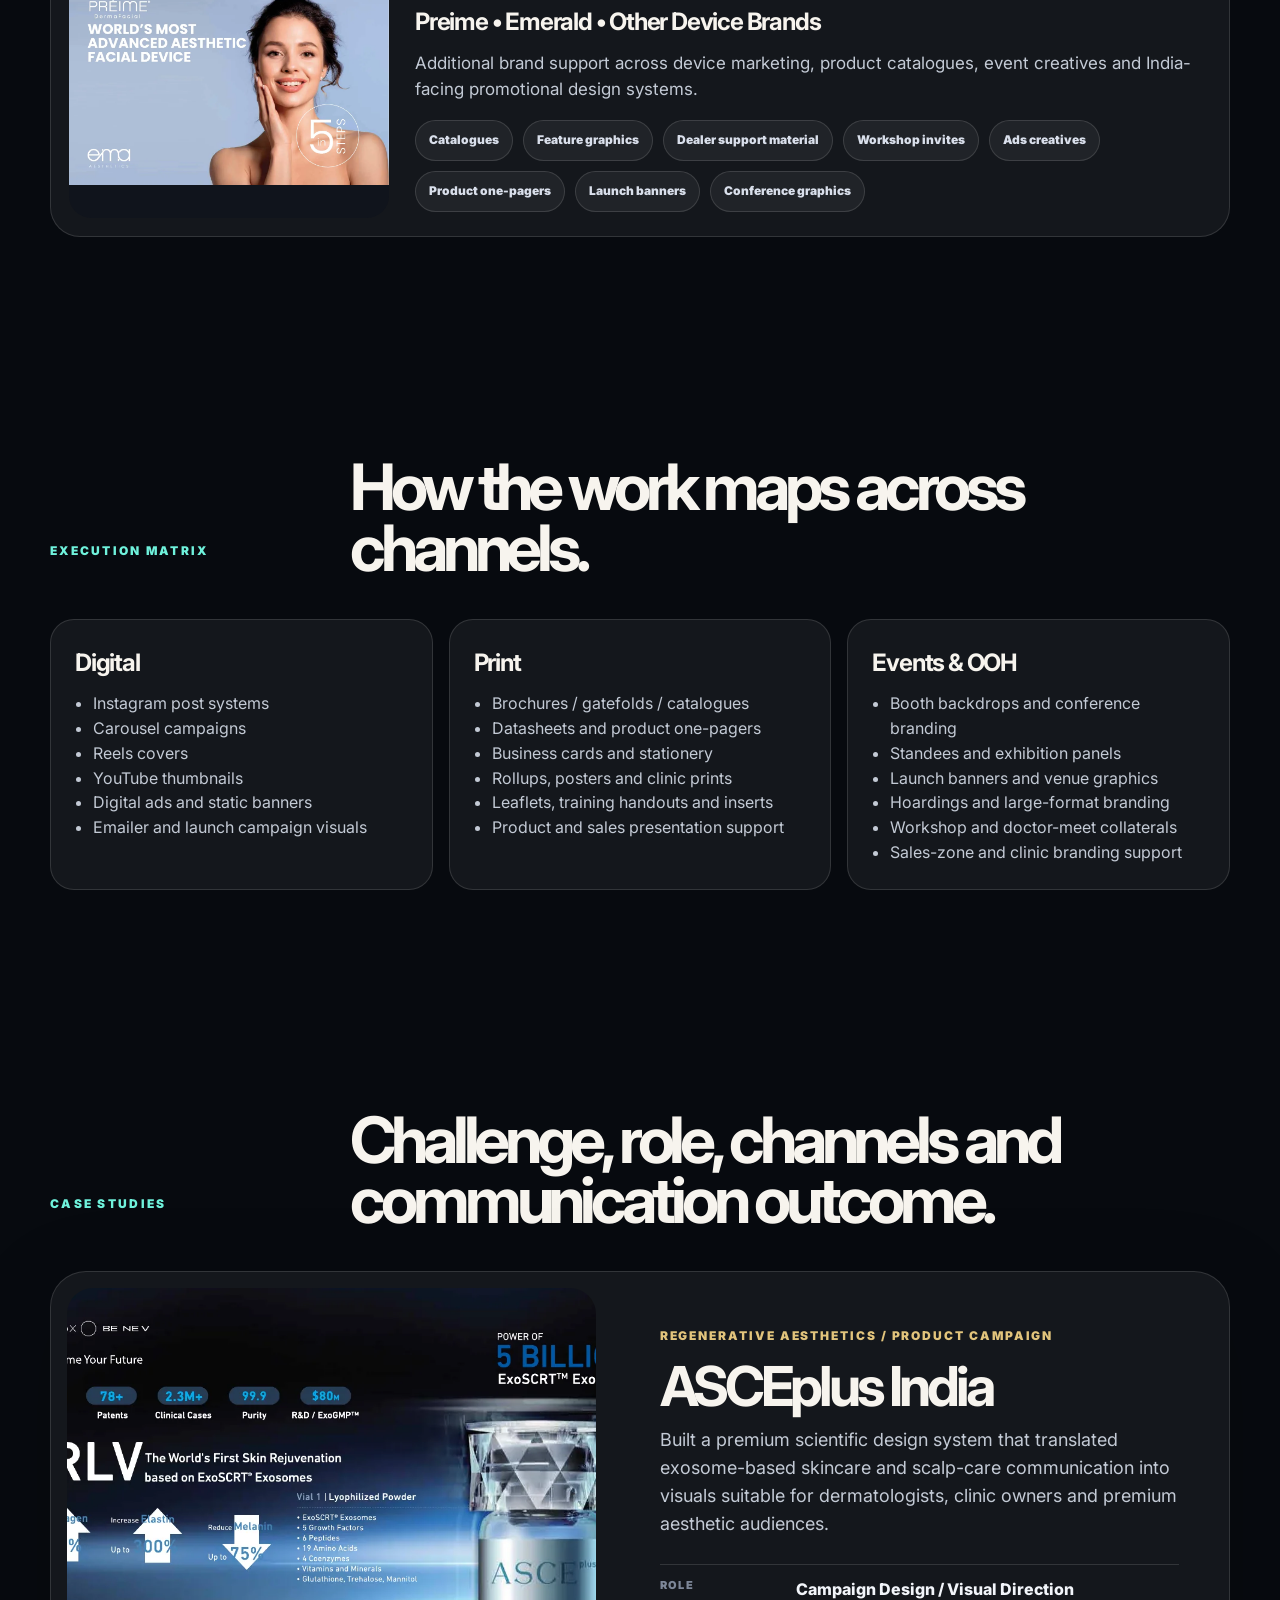
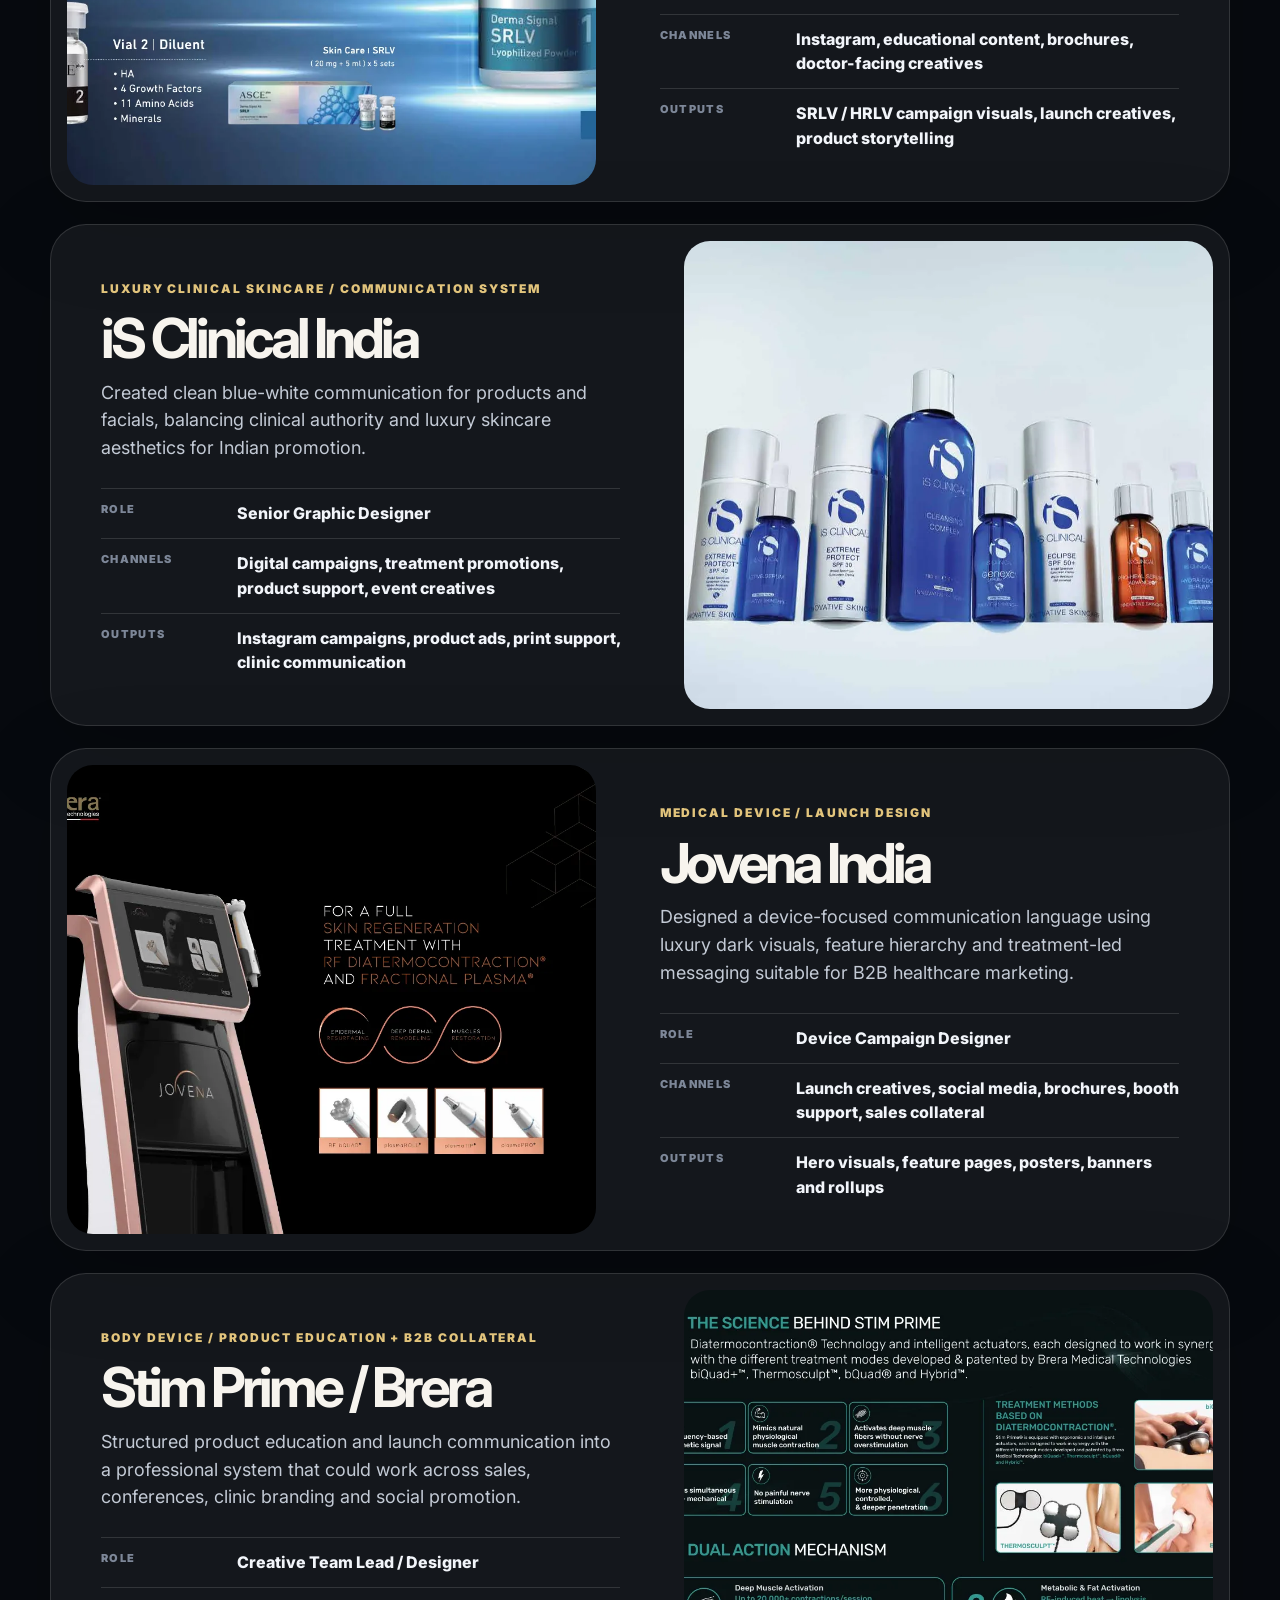
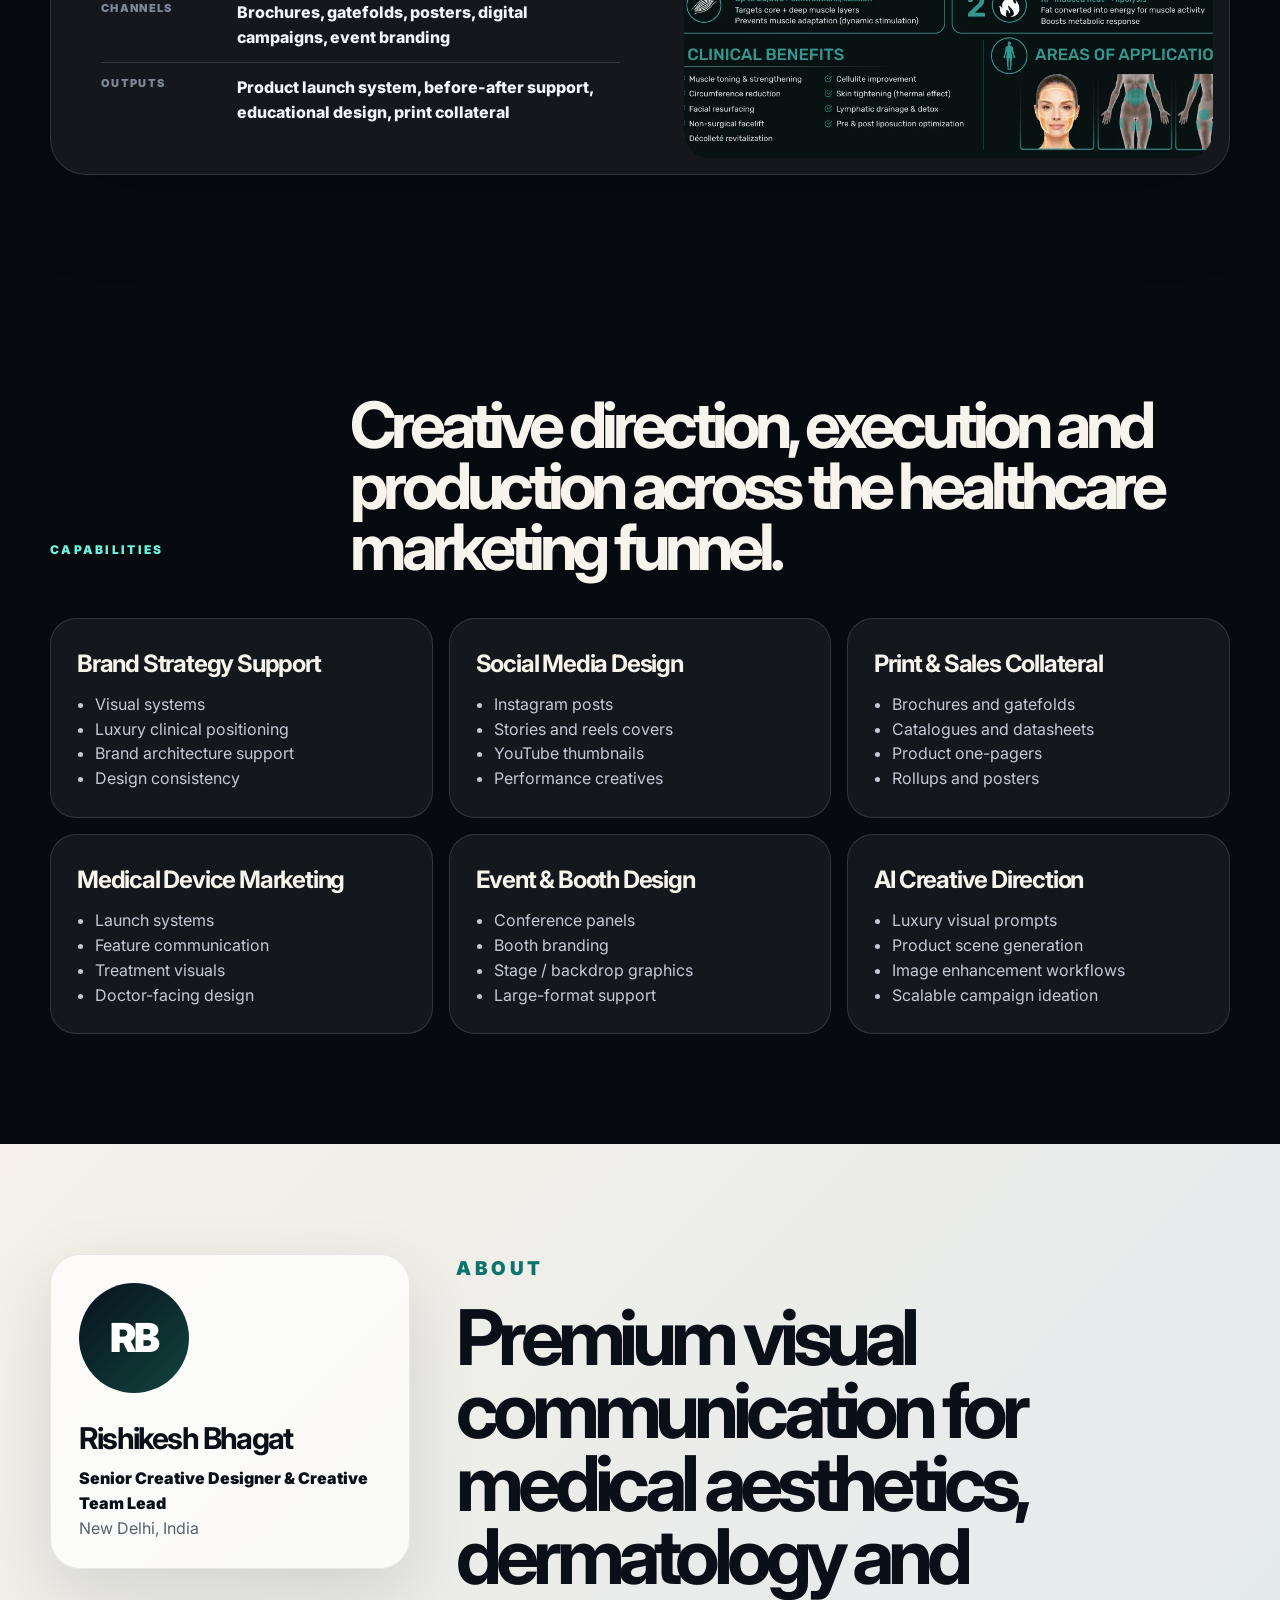
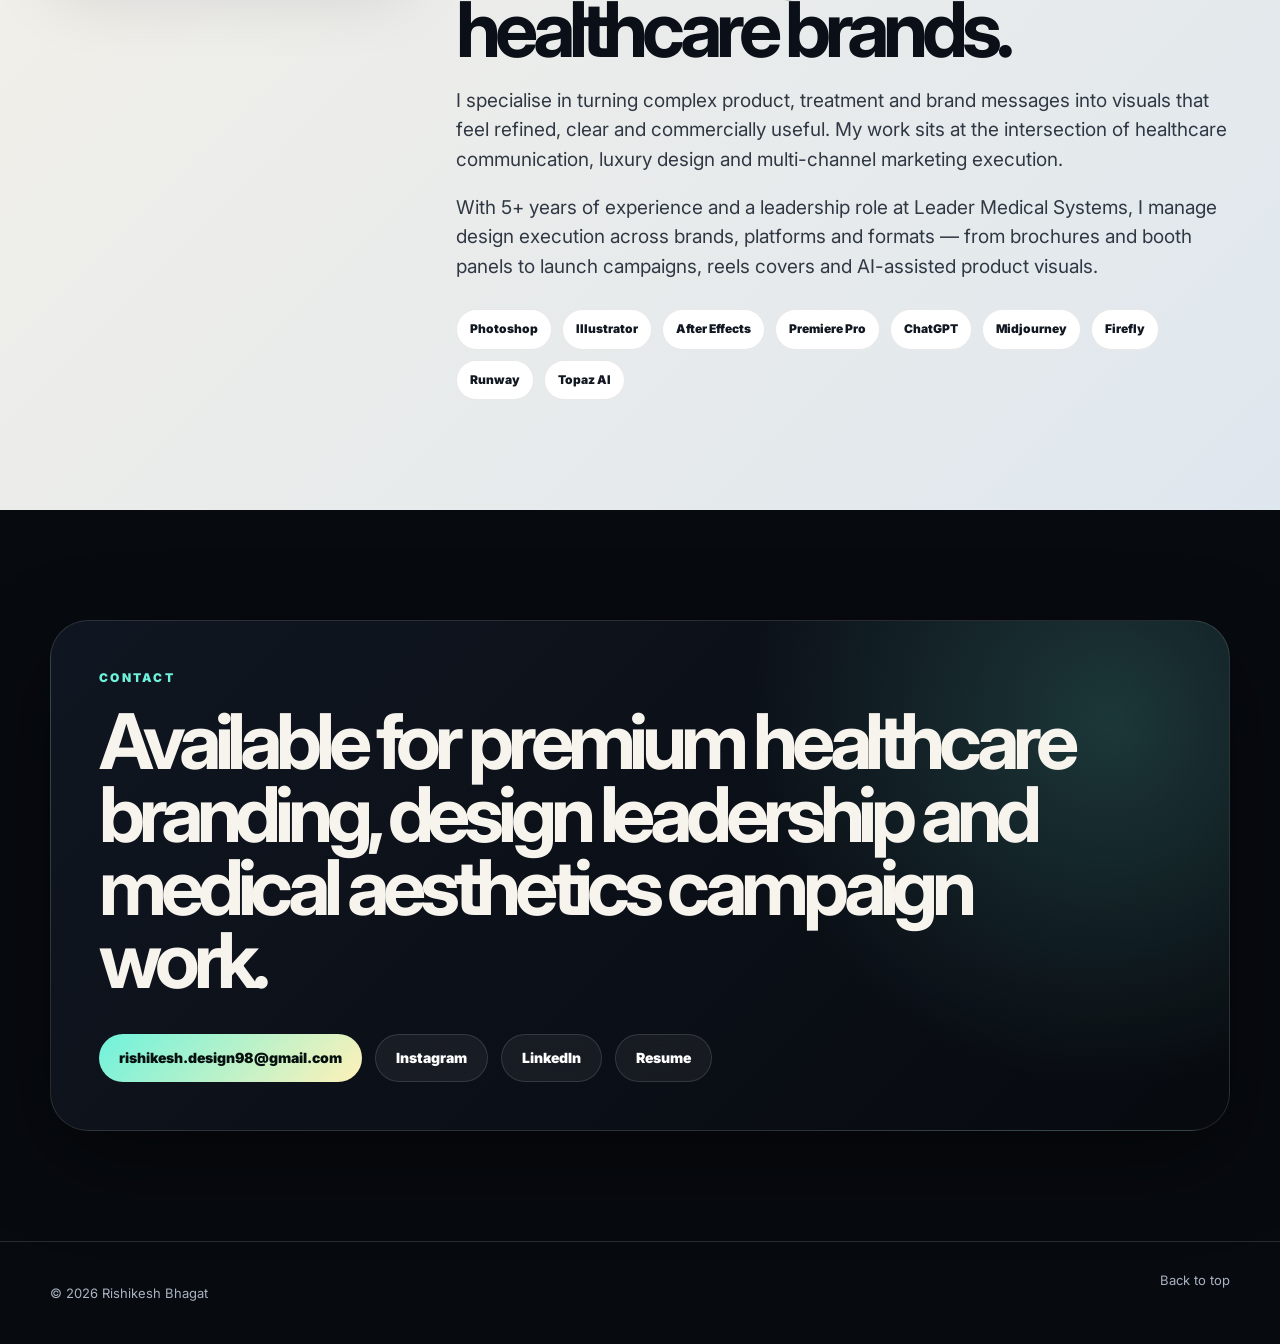
==== commit 08cb724e: "Add files via upload" ====
--- a/index.html
+++ b/index.html
@@ -3,260 +3,336 @@
 <head>
   <meta charset="utf-8" />
   <meta name="viewport" content="width=device-width, initial-scale=1" />
-  <title>Rishikesh Bhagat - Medical Aesthetics Portfolio</title>
-  <meta name="description" content="Portfolio of Rishikesh Bhagat, Senior Creative Designer and AI-powered Visual Strategist specializing in medical aesthetics, healthcare branding, clinical skincare campaigns, and B2B healthcare communication." />
-  <meta name="theme-color" content="#070b13" />
+  <title>Rishikesh Bhagat — Medical Aesthetics Design Portfolio</title>
+  <meta name="description" content="Portfolio of Rishikesh Bhagat — Senior Creative Designer & AI-Powered Visual Strategist for medical aesthetics, clinical skincare, healthcare branding, device launches, social campaigns, print collateral and event design." />
+  <meta name="theme-color" content="#070a0f" />
   <link rel="icon" href="assets/favicon.svg" type="image/svg+xml" />
   <link rel="preconnect" href="https://fonts.googleapis.com" />
   <link rel="preconnect" href="https://fonts.gstatic.com" crossorigin />
-  <link href="https://fonts.googleapis.com/css2?family=Inter:wght@400;500;600;700;800;900&family=Playfair+Display:wght@600;700&display=swap" rel="stylesheet" />
+  <link href="https://fonts.googleapis.com/css2?family=Inter:wght@400;500;600;700;800;900&family=Libre+Baskerville:wght@400;700&display=swap" rel="stylesheet" />
   <link rel="stylesheet" href="styles.css" />
 </head>
 <body>
+  <div class="grain" aria-hidden="true"></div>
   <div class="cursor-glow" aria-hidden="true"></div>
 
   <header class="site-header" id="top">
     <a class="brand" href="#top" aria-label="Rishikesh Bhagat home">
       <span class="brand-mark">RB</span>
-      <span class="brand-text">Rishikesh Bhagat</span>
+      <span class="brand-lockup"><strong>Rishikesh Bhagat</strong><small>Medical Aesthetics Designer</small></span>
     </a>
-    <button class="nav-toggle" aria-label="Open menu" aria-expanded="false">
-      <span></span><span></span>
-    </button>
+    <button class="nav-toggle" aria-label="Open menu" aria-expanded="false"><span></span><span></span></button>
     <nav class="site-nav" aria-label="Primary navigation">
       <a href="#work">Work</a>
+      <a href="#deliverables">Deliverables</a>
       <a href="#brands">Brands</a>
-      <a href="#about">About</a>
-      <a href="#services">Services</a>
+      <a href="#cases">Case Studies</a>
       <a href="#contact">Contact</a>
     </nav>
   </header>
 
   <main>
-    <section class="hero section-pad">
-      <div class="hero-bg" aria-hidden="true"></div>
-      <div class="hero-grid container">
+    <section class="hero" aria-labelledby="hero-title">
+      <div class="hero-orbit" aria-hidden="true"></div>
+      <div class="container hero-layout">
         <div class="hero-copy reveal">
-          <p class="eyebrow">Senior Creative Designer / AI-Powered Visual Strategist</p>
-          <h1>Clinical luxury, designed for India's medical aesthetics industry.</h1>
-          <p class="hero-subcopy">Premium visual systems, product launch campaigns, social creatives, print collateral, and brand communication for healthcare, dermatology, regenerative medicine, and luxury clinical skincare brands.</p>
+          <p class="eyebrow">Senior Creative Designer / Creative Team Lead / AI-Powered Visual Strategist</p>
+          <h1 id="hero-title">Designing the full marketing ecosystem for medical aesthetics brands in India.</h1>
+          <p class="hero-subcopy">I build brand communication systems for <strong>Leader Medical Systems Pvt. Ltd.</strong> and the international skincare and device brands it markets in India — covering branding, print, ads, social media, reels, YouTube thumbnails, brochures, exhibition booths, hoardings, launch campaigns and sales collateral.</p>
           <div class="hero-actions">
-            <a class="btn btn-primary" href="#work">View Selected Work</a>
-            <a class="btn btn-secondary" href="assets/downloads/medical-aesthetics-portfolio.pdf" download>Download Portfolio</a>
-          </div>
-        </div>
-        <div class="hero-visual reveal" data-delay="100">
-          <div class="device-frame">
-            <img src="assets/images/leader-cover.webp" alt="Leader Medical Systems medical aesthetics portfolio cover" />
-          </div>
-          <div class="float-card card-a">
-            <span>5+ Years</span>
-            <small>Healthcare & luxury beauty design</small>
-          </div>
-          <div class="float-card card-b">
-            <span>AI Creative Stack</span>
-            <small>Strategy, visuals, motion & scale</small>
-          </div>
-        </div>
-      </div>
-      <div class="metric-strip container reveal" data-delay="160">
-        <div><strong>Medical Aesthetics</strong><span>Brand communication</span></div>
-        <div><strong>Clinical Skincare</strong><span>Campaign systems</span></div>
-        <div><strong>B2B Healthcare</strong><span>Doctor-facing assets</span></div>
-        <div><strong>Creative Leadership</strong><span>Team lead workflow</span></div>
-      </div>
-    </section>
-
-    <section class="intro section-pad-sm container reveal">
-      <p class="section-kicker">Portfolio Positioning</p>
-      <h2>Designing market-ready visual communication for complex medical products.</h2>
-      <p>My work blends clinical credibility, scientific clarity, cinematic product visuals, and premium brand positioning - built for dermatologists, aesthetic physicians, clinic owners, distributors, and global healthcare partners entering the Indian market.</p>
-    </section>
-
-    <section class="work section-pad" id="work">
+            <a class="btn btn-primary" href="#work">View Portfolio</a>
+            <a class="btn btn-ghost" href="assets/downloads/medical-aesthetics-portfolio.pdf" download>Download Portfolio</a>
+          </div>
+        </div>
+        <div class="hero-showcase reveal" data-delay="100">
+          <div class="showcase-main tilt-card"><img src="assets/images/leader-cover.webp" alt="Leader Medical Systems corporate portfolio visual" /></div>
+          <div class="showcase-tile tile-1"><img src="assets/images/asce-srlv-thumb.webp" alt="ASCEplus campaign thumbnail" /></div>
+          <div class="showcase-tile tile-2"><img src="assets/images/isclinical-products-thumb.webp" alt="iS Clinical products thumbnail" /></div>
+          <div class="showcase-badge"><strong>360° Design</strong><span>Branding / Print / Social / Events</span></div>
+        </div>
+      </div>
+      <div class="marquee" aria-hidden="true">
+        <div class="marquee-track">
+          <span>Branding</span><span>Instagram Campaigns</span><span>Reels Covers</span><span>YouTube Thumbnails</span><span>Brochures</span><span>Business Cards</span><span>Booth Design</span><span>Hoardings</span><span>Rollups</span><span>Launch Campaigns</span>
+          <span>Branding</span><span>Instagram Campaigns</span><span>Reels Covers</span><span>YouTube Thumbnails</span><span>Brochures</span><span>Business Cards</span><span>Booth Design</span><span>Hoardings</span><span>Rollups</span><span>Launch Campaigns</span>
+        </div>
+      </div>
+    </section>
+
+    <section class="metrics section-pad-sm">
+      <div class="container metrics-grid reveal">
+        <article><strong>5+ Years</strong><span>Healthcare / Skincare / Devices</span></article>
+        <article><strong>8+ Global Brands</strong><span>Managed through Leader Medical Systems</span></article>
+        <article><strong>Digital + Print + Event</strong><span>One designer, multi-platform execution</span></article>
+        <article><strong>360° Campaign Support</strong><span>From launch visual to sales collateral</span></article>
+      </div>
+    </section>
+
+    <section class="story section-pad-sm reveal">
+      <div class="container story-layout">
+        <div>
+          <p class="section-kicker">How the Portfolio is Structured</p>
+          <h2>This is not only social media work — it is the full creative output a senior graphic designer handles.</h2>
+        </div>
+        <div>
+          <p>Leader Medical Systems is the parent company. It brings international medical aesthetics, clinical skincare and healthcare technology brands to the Indian market. My role is to design the brand-facing and market-facing communication across those brands — so the portfolio has been rebuilt to show <strong>company branding + individual brand campaigns + channel-wise deliverables</strong>, not just a basic image gallery.</p>
+        </div>
+      </div>
+    </section>
+
+    <section class="work-wall section-pad" id="work">
       <div class="container section-head reveal">
         <p class="section-kicker">Selected Work</p>
-        <h2>Case studies shaped for healthcare, skincare, and medical technology brands.</h2>
-      </div>
-      <div class="case-grid container">
-        <article class="case-card reveal" data-case="leader">
-          <button class="image-button" aria-label="Open Leader Medical Systems case image"><img src="assets/images/leader-cover-thumb.webp" alt="Leader Medical Systems corporate portfolio cover" /></button>
-          <div class="case-content">
-            <span class="case-number">01</span>
+        <h2>Campaign visuals, clinical product communication, device launches, print material and premium brand layouts.</h2>
+      </div>
+      <div class="filter-bar container reveal" data-delay="80" aria-label="Portfolio filters">
+        <button class="filter-btn active" data-filter="all">All Work</button>
+        <button class="filter-btn" data-filter="branding">Branding</button>
+        <button class="filter-btn" data-filter="skincare">Skincare</button>
+        <button class="filter-btn" data-filter="device">Devices</button>
+        <button class="filter-btn" data-filter="print">Print</button>
+        <button class="filter-btn" data-filter="campaign">Campaigns</button>
+      </div>
+      <div class="masonry container">
+        <button class="work-piece large reveal" data-filter="branding print campaign" data-full="assets/images/leader-cover.webp"><img src="assets/images/leader-cover.webp" alt="Leader Medical Systems corporate portfolio cover" /><span><b>Leader Medical Systems</b><em>Corporate identity, portfolio presentation, healthcare positioning</em></span></button>
+        <button class="work-piece tall reveal" data-filter="skincare campaign" data-full="assets/images/isclinical-products.webp"><img src="assets/images/isclinical-products.webp" alt="iS Clinical product range visual" /><span><b>iS Clinical India</b><em>Luxury clinical skincare campaign system</em></span></button>
+        <button class="work-piece reveal" data-filter="skincare print" data-full="assets/images/isclinical-fire-ice.webp"><img src="assets/images/isclinical-fire-ice.webp" alt="Fire and Ice Facial visual" /><span><b>Fire &amp; Ice Facial</b><em>Treatment story, service promotion, premium clinic communication</em></span></button>
+        <button class="work-piece wide reveal" data-filter="device campaign" data-full="assets/images/jovena-device.webp"><img src="assets/images/jovena-device.webp" alt="Jovena medical device visual" /><span><b>Jovena India</b><em>Medical device campaign, features and treatment communication</em></span></button>
+        <button class="work-piece reveal" data-filter="device print campaign" data-full="assets/images/bodystim-device.webp"><img src="assets/images/bodystim-device.webp" alt="Bodystim device visual" /><span><b>BodyStim / Brera</b><em>Launch communication, print support, B2B device marketing</em></span></button>
+        <button class="work-piece reveal" data-filter="skincare campaign" data-full="assets/images/asce-srlv.webp"><img src="assets/images/asce-srlv.webp" alt="ASCEplus SRLV visual" /><span><b>ASCEplus SRLV</b><em>Exosome skincare campaign and premium product storytelling</em></span></button>
+        <button class="work-piece tall reveal" data-filter="skincare campaign" data-full="assets/images/asce-hrlv.webp"><img src="assets/images/asce-hrlv.webp" alt="ASCEplus HRLV scalp care campaign" /><span><b>ASCEplus HRLV</b><em>Scalp care, regenerative aesthetics, doctor-facing education</em></span></button>
+        <button class="work-piece reveal" data-filter="device print" data-full="assets/images/stimprime-hero.webp"><img src="assets/images/stimprime-hero.webp" alt="Stim Prime hero visual" /><span><b>Stim Prime</b><em>Launch creative, brochure system and sales communication</em></span></button>
+        <button class="work-piece wide reveal" data-filter="device print campaign" data-full="assets/images/stimprime-science.webp"><img src="assets/images/stimprime-science.webp" alt="Stim Prime scientific communication visual" /><span><b>Stim Prime Science</b><em>Clinical explanations, brochure design, product education</em></span></button>
+        <button class="work-piece reveal" data-filter="device campaign" data-full="assets/images/preime-dermafacial.webp"><img src="assets/images/preime-dermafacial.webp" alt="Preime Dermafacial device campaign visual" /><span><b>Preime Dermafacial</b><em>Device marketing, beauty-tech visual communication</em></span></button>
+        <button class="work-piece reveal" data-filter="device branding" data-full="assets/images/emsculpt-emerald.webp"><img src="assets/images/emsculpt-emerald.webp" alt="Emerald device visual" /><span><b>Emerald / Emsculpt</b><em>Technology visuals, premium device presentation</em></span></button>
+        <button class="work-piece wide reveal" data-filter="branding campaign" data-full="assets/images/brand-partners.webp"><img src="assets/images/brand-partners.webp" alt="Global brand partners visual" /><span><b>Global Brand Partners</b><em>International healthcare and aesthetics brand portfolio</em></span></button>
+      </div>
+    </section>
+
+    <section class="deliverables section-pad" id="deliverables">
+      <div class="container section-head reveal">
+        <p class="section-kicker">What I Design</p>
+        <h2>The complete deliverable spectrum a senior graphic designer handles for healthcare and aesthetics brands.</h2>
+      </div>
+      <div class="deliverables-grid container">
+        <article class="deliverable-card reveal"><h3>Branding Systems</h3><p>Visual direction, brand hierarchy, typography, color systems, premium healthcare positioning.</p></article>
+        <article class="deliverable-card reveal"><h3>Instagram Campaigns</h3><p>Carousel systems, single posts, stories, launch grids, before-after layouts and educational content.</p></article>
+        <article class="deliverable-card reveal"><h3>Reels &amp; Motion Covers</h3><p>Reels covers, short-form campaign creatives, animated promotions and video visual direction.</p></article>
+        <article class="deliverable-card reveal"><h3>YouTube Thumbnails</h3><p>Medical talk visuals, product videos, training sessions, launch recaps and brand-facing thumbnails.</p></article>
+        <article class="deliverable-card reveal"><h3>Print Material</h3><p>Brochures, catalogues, gatefolds, flyers, product sheets, rollups, conference handouts and inserts.</p></article>
+        <article class="deliverable-card reveal"><h3>Business Stationery</h3><p>Business cards, ID cards, letterheads, folders, sales kits and branded stationery applications.</p></article>
+        <article class="deliverable-card reveal"><h3>Ad Campaigns</h3><p>Digital ads, lead-generation creatives, performance marketing visual sets and campaign adaptation.</p></article>
+        <article class="deliverable-card reveal"><h3>Booth &amp; Exhibition Design</h3><p>Exhibition backdrops, conference booth panels, kiosk branding, standees and event messaging.</p></article>
+        <article class="deliverable-card reveal"><h3>Hoardings &amp; Banners</h3><p>Outdoor communication, launch hoardings, facade banners, clinic branding and location signage.</p></article>
+        <article class="deliverable-card reveal"><h3>Device Launch Assets</h3><p>Feature pages, technology explanation, treatment area diagrams, sales visuals and launch storytelling.</p></article>
+        <article class="deliverable-card reveal"><h3>Product Visualization</h3><p>AI-assisted luxury scenes, clean product renders, packaging highlights and campaign hero visuals.</p></article>
+        <article class="deliverable-card reveal"><h3>Sales &amp; B2B Material</h3><p>Presentations, distributor decks, clinic-use collateral, doctor-facing communication and national rollouts.</p></article>
+      </div>
+    </section>
+
+    <section class="ecosystem section-pad">
+      <div class="container ecosystem-panel reveal">
+        <div>
+          <p class="section-kicker">Leader Medical Systems Ecosystem</p>
+          <h2>One parent brand. Multiple international brands. One integrated design practice.</h2>
+        </div>
+        <p>At Leader Medical Systems, the work does not stop at a single company brand. The design function supports the <strong>parent company branding</strong> and also the <strong>market launch, promotion and sales communication</strong> for the international brands distributed in India. That means the portfolio needs to show both levels: <strong>Leader as the Indian marketing and distribution company</strong>, and the individual brand campaigns designed under that umbrella.</p>
+      </div>
+    </section>
+
+    <section class="brands section-pad" id="brands">
+      <div class="container section-head reveal">
+        <p class="section-kicker">Brand Chapters</p>
+        <h2>Brand-wise work streams across digital, print, event and sales communication.</h2>
+      </div>
+      <div class="brand-chapters container">
+        <article class="chapter reveal">
+          <div class="chapter-media"><img src="assets/images/leader-cover.webp" alt="Leader Medical Systems visual" /></div>
+          <div class="chapter-copy">
+            <span class="case-type">Parent Company / Corporate Branding</span>
             <h3>Leader Medical Systems</h3>
-            <p>Corporate healthcare portfolio and PAN-India medical aesthetics brand communication.</p>
-            <ul><li>Corporate deck</li><li>Partner brand showcase</li><li>B2B positioning</li></ul>
-          </div>
-        </article>
-
-        <article class="case-card reveal" data-case="isclinical">
-          <button class="image-button" aria-label="Open iS Clinical case image"><img src="assets/images/isclinical-products-thumb.webp" alt="iS Clinical product range visual" /></button>
-          <div class="case-content">
-            <span class="case-number">02</span>
+            <p>The company-level communication layer — used to position Leader as a premium distributor and marketing force in India for medical aesthetics, skincare and device brands.</p>
+            <ul class="chip-list"><li>Corporate portfolio</li><li>Company profile</li><li>Business cards</li><li>Corporate banners</li><li>Dealer-facing decks</li><li>Brand partner communication</li><li>Exhibition support</li><li>Sales presentations</li></ul>
+          </div>
+        </article>
+
+        <article class="chapter reveal">
+          <div class="chapter-media"><img src="assets/images/isclinical-products.webp" alt="iS Clinical products visual" /></div>
+          <div class="chapter-copy">
+            <span class="case-type">Clinical Skincare / Launch + Social Campaigns</span>
             <h3>iS Clinical India</h3>
-            <p>Luxury clinical skincare layouts with clean blue-white product storytelling.</p>
-            <ul><li>Skincare communication</li><li>Treatment concepts</li><li>Digital collateral</li></ul>
-          </div>
-        </article>
-
-        <article class="case-card reveal" data-case="asceplus">
-          <button class="image-button" aria-label="Open ASCEplus case image"><img src="assets/images/asce-srlv-thumb.webp" alt="ASCEplus SRLV product campaign visual" /></button>
-          <div class="case-content">
-            <span class="case-number">03</span>
+            <p>Luxury clinical skincare communication designed for Indian dermatology and aesthetic audiences — blending product credibility, skincare luxury and treatment storytelling.</p>
+            <ul class="chip-list"><li>Instagram campaigns</li><li>Reels covers</li><li>Clinic posters</li><li>Brochures</li><li>Product ads</li><li>YouTube thumbnails</li><li>Treatment communication</li><li>Event creatives</li></ul>
+          </div>
+        </article>
+
+        <article class="chapter reveal">
+          <div class="chapter-media"><img src="assets/images/asce-srlv.webp" alt="ASCEplus product visual" /></div>
+          <div class="chapter-copy">
+            <span class="case-type">Regenerative Medicine / Product Education</span>
             <h3>ASCEplus India</h3>
-            <p>Biotech-inspired visual system for exosome skincare, scalp care, and regenerative aesthetics.</p>
-            <ul><li>Scientific visuals</li><li>Product education</li><li>Campaign assets</li></ul>
-          </div>
-        </article>
-
-        <article class="case-card reveal" data-case="jovena">
-          <button class="image-button" aria-label="Open Jovena case image"><img src="assets/images/jovena-device-thumb.webp" alt="Jovena medical aesthetic device visual" /></button>
-          <div class="case-content">
-            <span class="case-number">04</span>
+            <p>Exosome-led visual storytelling for skincare and scalp-care lines, focused on premium scientific communication, campaign aesthetics and doctor-facing education.</p>
+            <ul class="chip-list"><li>Product campaigns</li><li>Educational carousels</li><li>Reels visuals</li><li>Print inserts</li><li>Brochure pages</li><li>Launch banners</li><li>Training creatives</li><li>Doctor communication</li></ul>
+          </div>
+        </article>
+
+        <article class="chapter reveal">
+          <div class="chapter-media"><img src="assets/images/jovena-device.webp" alt="Jovena device visual" /></div>
+          <div class="chapter-copy">
+            <span class="case-type">Aesthetic Device / Technology Branding</span>
             <h3>Jovena India</h3>
-            <p>Premium device communication with black, rose-gold, and high-tech clinical styling.</p>
-            <ul><li>Device launch</li><li>Applicator layout</li><li>Treatment communication</li></ul>
-          </div>
-        </article>
-
-        <article class="case-card reveal" data-case="bodystim">
-          <button class="image-button" aria-label="Open BodyStim case image"><img src="assets/images/bodystim-device-thumb.webp" alt="BodyStim device campaign visual" /></button>
-          <div class="case-content">
-            <span class="case-number">05</span>
-            <h3>BodyStim / Brera</h3>
-            <p>Cinematic medical technology campaign for body contouring and muscle stimulation communication.</p>
-            <ul><li>Launch design</li><li>Before-after layouts</li><li>Sales collateral</li></ul>
-          </div>
-        </article>
-
-        <article class="case-card reveal" data-case="stimprime">
-          <button class="image-button" aria-label="Open Stim Prime case image"><img src="assets/images/stimprime-hero-thumb.webp" alt="Stim Prime campaign visual" /></button>
-          <div class="case-content">
-            <span class="case-number">06</span>
-            <h3>Stim Prime</h3>
-            <p>High-impact sales and clinical communication for intelligent muscle stimulation technology.</p>
-            <ul><li>Brochure design</li><li>Clinical messaging</li><li>Launch assets</li></ul>
-          </div>
-        </article>
-      </div>
-    </section>
-
-    <section class="case-detail section-pad-sm container" aria-label="Expanded case study details">
-      <div class="detail-grid reveal">
-        <div>
-          <p class="section-kicker">Case Study Framework</p>
-          <h2>Challenge → Creative Direction → Applications → Outcome.</h2>
-        </div>
-        <div class="detail-copy">
-          <p><strong>Challenge:</strong> Translate advanced clinical technologies and scientific product claims into clear, premium, doctor-facing visual communication.</p>
-          <p><strong>Creative Direction:</strong> Clean clinical typography, controlled contrast, cinematic product lighting, device-led compositions, scientific UI overlays, and refined medical color systems.</p>
-          <p><strong>Applications:</strong> Instagram campaigns, reels covers, brochures, gatefolds, rollups, presentations, product launch visuals, event collateral, and sales-support assets.</p>
-        </div>
-      </div>
-    </section>
-
-    <section class="gallery section-pad-sm container reveal" aria-label="Portfolio gallery">
-      <div class="gallery-grid">
-        <button class="gallery-item" data-full="assets/images/isclinical-fire-ice.webp"><img src="assets/images/isclinical-fire-ice-thumb.webp" alt="Fire and Ice Facial communication layout" /></button>
-        <button class="gallery-item" data-full="assets/images/asce-hrlv.webp"><img src="assets/images/asce-hrlv-thumb.webp" alt="ASCEplus HRLV scalp care visual" /></button>
-        <button class="gallery-item" data-full="assets/images/preime-dermafacial.webp"><img src="assets/images/preime-dermafacial-thumb.webp" alt="Preime Dermafacial product campaign visual" /></button>
-        <button class="gallery-item" data-full="assets/images/emsculpt-emerald.webp"><img src="assets/images/emsculpt-emerald-thumb.webp" alt="Emerald aesthetic device visual" /></button>
-        <button class="gallery-item wide" data-full="assets/images/stimprime-science.webp"><img src="assets/images/stimprime-science-thumb.webp" alt="Stim Prime scientific communication layout" /></button>
-      </div>
-    </section>
-
-    <section class="brands section-pad" id="brands">
-      <div class="container brands-grid">
-        <div class="reveal">
-          <p class="section-kicker">Global Brands Managed</p>
-          <h2>Healthcare, medical aesthetics, and clinical skincare ecosystems.</h2>
-          <p>Designed and supported premium creative communication across product launches, campaigns, social media, events, and B2B healthcare collateral.</p>
-        </div>
-        <div class="brand-cloud reveal" data-delay="120">
-          <span>iS Clinical</span>
-          <span>Lutronic</span>
-          <span>Merz Aesthetics</span>
-          <span>Ultherapy</span>
-          <span>ASCEplus</span>
-          <span>Brera Medical Technologies</span>
-          <span>Mirapeel</span>
-          <span>Preime Dermafacial</span>
-          <span>Leader Healthcare Group</span>
-          <span>Jovena</span>
-        </div>
+            <p>Device-first campaign design with feature communication, treatment storytelling and premium technology visuals tailored for Indian market promotion.</p>
+            <ul class="chip-list"><li>Device launch creatives</li><li>Feature sheets</li><li>Sales collateral</li><li>Instagram launches</li><li>Rollups</li><li>Booth panels</li><li>Banners</li><li>Workshops support</li></ul>
+          </div>
+        </article>
+
+        <article class="chapter reveal">
+          <div class="chapter-media"><img src="assets/images/stimprime-hero.webp" alt="Stim Prime visual" /></div>
+          <div class="chapter-copy">
+            <span class="case-type">Body Contouring / Performance Device Marketing</span>
+            <h3>BodyStim / Brera / Stim Prime</h3>
+            <p>Launch and sales-oriented communication for performance devices — from hero visuals and print support to scientific explanation and clinic marketing.</p>
+            <ul class="chip-list"><li>Gatefold brochures</li><li>Datasheets</li><li>Before-after visuals</li><li>Conference standees</li><li>Hoardings</li><li>Instagram launch grids</li><li>YouTube thumbnails</li><li>Product demos support</li></ul>
+          </div>
+        </article>
+
+        <article class="chapter reveal">
+          <div class="chapter-media"><img src="assets/images/preime-dermafacial.webp" alt="Preime Dermafacial visual" /></div>
+          <div class="chapter-copy">
+            <span class="case-type">Technology Portfolio / Device Ecosystem</span>
+            <h3>Preime • Emerald • Other Device Brands</h3>
+            <p>Additional brand support across device marketing, product catalogues, event creatives and India-facing promotional design systems.</p>
+            <ul class="chip-list"><li>Catalogues</li><li>Feature graphics</li><li>Dealer support material</li><li>Workshop invites</li><li>Ads creatives</li><li>Product one-pagers</li><li>Launch banners</li><li>Conference graphics</li></ul>
+          </div>
+        </article>
+      </div>
+    </section>
+
+    <section class="matrix section-pad">
+      <div class="container section-head reveal">
+        <p class="section-kicker">Execution Matrix</p>
+        <h2>How the work maps across channels.</h2>
+      </div>
+      <div class="matrix-grid container">
+        <article class="matrix-card reveal">
+          <h3>Digital</h3>
+          <ul>
+            <li>Instagram post systems</li>
+            <li>Carousel campaigns</li>
+            <li>Reels covers</li>
+            <li>YouTube thumbnails</li>
+            <li>Digital ads and static banners</li>
+            <li>Emailer and launch campaign visuals</li>
+          </ul>
+        </article>
+        <article class="matrix-card reveal">
+          <h3>Print</h3>
+          <ul>
+            <li>Brochures / gatefolds / catalogues</li>
+            <li>Datasheets and product one-pagers</li>
+            <li>Business cards and stationery</li>
+            <li>Rollups, posters and clinic prints</li>
+            <li>Leaflets, training handouts and inserts</li>
+            <li>Product and sales presentation support</li>
+          </ul>
+        </article>
+        <article class="matrix-card reveal">
+          <h3>Events &amp; OOH</h3>
+          <ul>
+            <li>Booth backdrops and conference branding</li>
+            <li>Standees and exhibition panels</li>
+            <li>Launch banners and venue graphics</li>
+            <li>Hoardings and large-format branding</li>
+            <li>Workshop and doctor-meet collaterals</li>
+            <li>Sales-zone and clinic branding support</li>
+          </ul>
+        </article>
+      </div>
+    </section>
+
+    <section class="case-studies section-pad" id="cases">
+      <div class="container section-head reveal">
+        <p class="section-kicker">Case Studies</p>
+        <h2>Challenge, role, channels and communication outcome.</h2>
+      </div>
+      <div class="case-stack container">
+        <article class="case-row reveal">
+          <div class="case-media"><img src="assets/images/asce-srlv.webp" alt="ASCEplus SRLV campaign visual" /></div>
+          <div class="case-info"><span class="case-type">Regenerative Aesthetics / Product Campaign</span><h3>ASCEplus India</h3><p>Built a premium scientific design system that translated exosome-based skincare and scalp-care communication into visuals suitable for dermatologists, clinic owners and premium aesthetic audiences.</p><dl><div><dt>Role</dt><dd>Campaign Design / Visual Direction</dd></div><div><dt>Channels</dt><dd>Instagram, educational content, brochures, doctor-facing creatives</dd></div><div><dt>Outputs</dt><dd>SRLV / HRLV campaign visuals, launch creatives, product storytelling</dd></div></dl></div>
+        </article>
+        <article class="case-row reverse reveal">
+          <div class="case-media"><img src="assets/images/isclinical-products.webp" alt="iS Clinical products visual" /></div>
+          <div class="case-info"><span class="case-type">Luxury Clinical Skincare / Communication System</span><h3>iS Clinical India</h3><p>Created clean blue-white communication for products and facials, balancing clinical authority and luxury skincare aesthetics for Indian promotion.</p><dl><div><dt>Role</dt><dd>Senior Graphic Designer</dd></div><div><dt>Channels</dt><dd>Digital campaigns, treatment promotions, product support, event creatives</dd></div><div><dt>Outputs</dt><dd>Instagram campaigns, product ads, print support, clinic communication</dd></div></dl></div>
+        </article>
+        <article class="case-row reveal">
+          <div class="case-media"><img src="assets/images/jovena-device.webp" alt="Jovena device visual" /></div>
+          <div class="case-info"><span class="case-type">Medical Device / Launch Design</span><h3>Jovena India</h3><p>Designed a device-focused communication language using luxury dark visuals, feature hierarchy and treatment-led messaging suitable for B2B healthcare marketing.</p><dl><div><dt>Role</dt><dd>Device Campaign Designer</dd></div><div><dt>Channels</dt><dd>Launch creatives, social media, brochures, booth support, sales collateral</dd></div><div><dt>Outputs</dt><dd>Hero visuals, feature pages, posters, banners and rollups</dd></div></dl></div>
+        </article>
+        <article class="case-row reverse reveal">
+          <div class="case-media"><img src="assets/images/stimprime-science.webp" alt="Stim Prime science communication visual" /></div>
+          <div class="case-info"><span class="case-type">Body Device / Product Education + B2B Collateral</span><h3>Stim Prime / Brera</h3><p>Structured product education and launch communication into a professional system that could work across sales, conferences, clinic branding and social promotion.</p><dl><div><dt>Role</dt><dd>Creative Team Lead / Designer</dd></div><div><dt>Channels</dt><dd>Brochures, gatefolds, posters, digital campaigns, event branding</dd></div><div><dt>Outputs</dt><dd>Product launch system, before-after support, educational design, print collateral</dd></div></dl></div>
+        </article>
+      </div>
+    </section>
+
+    <section class="services section-pad" id="services">
+      <div class="container section-head reveal">
+        <p class="section-kicker">Capabilities</p>
+        <h2>Creative direction, execution and production across the healthcare marketing funnel.</h2>
+      </div>
+      <div class="capability-grid container">
+        <div class="cap-card reveal"><h3>Brand Strategy Support</h3><ul><li>Visual systems</li><li>Luxury clinical positioning</li><li>Brand architecture support</li><li>Design consistency</li></ul></div>
+        <div class="cap-card reveal"><h3>Social Media Design</h3><ul><li>Instagram posts</li><li>Stories and reels covers</li><li>YouTube thumbnails</li><li>Performance creatives</li></ul></div>
+        <div class="cap-card reveal"><h3>Print &amp; Sales Collateral</h3><ul><li>Brochures and gatefolds</li><li>Catalogues and datasheets</li><li>Product one-pagers</li><li>Rollups and posters</li></ul></div>
+        <div class="cap-card reveal"><h3>Medical Device Marketing</h3><ul><li>Launch systems</li><li>Feature communication</li><li>Treatment visuals</li><li>Doctor-facing design</li></ul></div>
+        <div class="cap-card reveal"><h3>Event &amp; Booth Design</h3><ul><li>Conference panels</li><li>Booth branding</li><li>Stage / backdrop graphics</li><li>Large-format support</li></ul></div>
+        <div class="cap-card reveal"><h3>AI Creative Direction</h3><ul><li>Luxury visual prompts</li><li>Product scene generation</li><li>Image enhancement workflows</li><li>Scalable campaign ideation</li></ul></div>
       </div>
     </section>
 
     <section class="about section-pad" id="about">
-      <div class="container about-grid">
-        <div class="portrait-card reveal">
+      <div class="container about-layout">
+        <div class="about-card reveal">
           <div class="monogram">RB</div>
-          <p>New Delhi, India</p>
-          <span>Senior Creative Designer & Creative Team Lead</span>
-        </div>
-        <div class="about-copy reveal" data-delay="100">
+          <h3>Rishikesh Bhagat</h3>
+          <p>Senior Creative Designer &amp; Creative Team Lead</p>
+          <span>New Delhi, India</span>
+        </div>
+        <div class="about-copy reveal" data-delay="120">
           <p class="section-kicker">About</p>
-          <h2>Senior design leadership for clinical brands that need to look premium and trustworthy.</h2>
-          <p>I am Rishikesh Bhagat, a Senior Creative Designer and AI-powered Visual Strategist with 5+ years of experience across healthcare, medical aesthetics, dermatology, regenerative medicine, and luxury beauty branding.</p>
-          <p>Currently with Leader Healthcare Group / Leader Medical Systems Pvt. Ltd., I lead creative development for digital, print, video, event, and product marketing assets - transforming complex clinical concepts into premium, market-ready communication.</p>
-          <div class="about-actions">
-            <a class="btn btn-primary" href="assets/downloads/rishikesh-bhagat-resume.docx" download>Download Resume</a>
-            <a class="btn btn-secondary" href="#contact">Contact</a>
-          </div>
-        </div>
-      </div>
-    </section>
-
-    <section class="services section-pad" id="services">
-      <div class="container section-head reveal">
-        <p class="section-kicker">Services</p>
-        <h2>Built for medical aesthetics, healthcare marketing, and premium clinical communication.</h2>
-      </div>
-      <div class="services-grid container">
-        <div class="service-card reveal"><h3>Brand Communication</h3><p>Medical aesthetics branding, healthcare visual systems, product positioning, and global brand adaptation.</p></div>
-        <div class="service-card reveal"><h3>Campaign Design</h3><p>Product launches, Instagram carousel systems, reels covers, clinic marketing assets, and performance creatives.</p></div>
-        <div class="service-card reveal"><h3>Print & Event Collateral</h3><p>Brochures, gatefolds, rollups, catalogues, exhibition branding, presentations, and sales enablement materials.</p></div>
-        <div class="service-card reveal"><h3>AI Creative Direction</h3><p>Prompt engineering, luxury concept visualization, AI video workflows, image enhancement, and scalable content systems.</p></div>
-      </div>
-    </section>
-
-    <section class="ai-stack section-pad-sm container reveal">
-      <p class="section-kicker">AI Creative Stack</p>
-      <div class="stack-row">
-        <span>ChatGPT</span>
-        <span>Midjourney</span>
-        <span>DALL-E</span>
-        <span>Adobe Firefly</span>
-        <span>Runway ML</span>
-        <span>Topaz AI</span>
-        <span>Canva AI</span>
+          <h2>Premium visual communication for medical aesthetics, dermatology and healthcare brands.</h2>
+          <p>I specialise in turning complex product, treatment and brand messages into visuals that feel refined, clear and commercially useful. My work sits at the intersection of healthcare communication, luxury design and multi-channel marketing execution.</p>
+          <p>With 5+ years of experience and a leadership role at Leader Medical Systems, I manage design execution across brands, platforms and formats — from brochures and booth panels to launch campaigns, reels covers and AI-assisted product visuals.</p>
+          <div class="tool-cloud"><span>Photoshop</span><span>Illustrator</span><span>After Effects</span><span>Premiere Pro</span><span>ChatGPT</span><span>Midjourney</span><span>Firefly</span><span>Runway</span><span>Topaz AI</span></div>
+        </div>
       </div>
     </section>
 
     <section class="contact section-pad" id="contact">
       <div class="container contact-panel reveal">
         <p class="section-kicker">Contact</p>
-        <h2>Let's build premium visual systems for medical aesthetics brands.</h2>
-        <p>For collaborations, portfolio inquiries, healthcare branding projects, or creative leadership opportunities.</p>
-        <div class="contact-links">
-          <a href="mailto:rishikesh.design98@gmail.com">rishikesh.design98@gmail.com</a>
-          <a href="tel:+919958321911">+91 9958321911</a>
-          <a href="https://www.linkedin.com/in/rishu-bhagat-6a38a4165" target="_blank" rel="noopener">LinkedIn</a>
-          <a href="https://www.instagram.com/rishu_bhagat9958" target="_blank" rel="noopener">Instagram</a>
+        <h2>Available for premium healthcare branding, design leadership and medical aesthetics campaign work.</h2>
+        <div class="contact-actions">
+          <a class="btn btn-primary" href="mailto:rishikesh.design98@gmail.com">rishikesh.design98@gmail.com</a>
+          <a class="btn btn-ghost" href="https://www.instagram.com/rishu_bhagat9958" target="_blank" rel="noreferrer">Instagram</a>
+          <a class="btn btn-ghost" href="https://linkedin.com/in/rishu-bhagat-6a38a4165" target="_blank" rel="noreferrer">LinkedIn</a>
+          <a class="btn btn-ghost" href="assets/downloads/rishikesh-bhagat-resume.docx" download>Resume</a>
         </div>
       </div>
     </section>
   </main>
 
-  <footer class="site-footer container">
-    <p>© <span id="year"></span> Rishikesh Bhagat. Medical Aesthetics Portfolio.</p>
-    <a href="#top">Back to top</a>
+  <div class="lightbox" aria-hidden="true">
+    <button class="lightbox-close" aria-label="Close image preview">×</button>
+    <img src="" alt="Expanded portfolio work" />
+  </div>
+
+  <footer class="footer">
+    <div class="container footer-inner">
+      <p>© <span id="year"></span> Rishikesh Bhagat</p>
+      <a href="#top">Back to top</a>
+    </div>
   </footer>
-
-  <dialog class="lightbox" aria-label="Portfolio image preview">
-    <button class="lightbox-close" aria-label="Close preview">×</button>
-    <img src="" alt="Expanded portfolio visual" />
-  </dialog>
 
   <script src="script.js"></script>
 </body>
--- a/styles.css
+++ b/styles.css
@@ -1,99 +1,90 @@
 :root{
-  --bg:#070b13;
-  --bg-2:#0d1321;
-  --ink:#f7f3ea;
-  --muted:#aeb7c7;
-  --line:rgba(255,255,255,.12);
-  --teal:#12d7c4;
-  --teal-2:#7df2e7;
-  --gold:#c9a15e;
-  --ivory:#f4efe5;
-  --paper:#f7f3ea;
-  --paper-ink:#111827;
-  --graphite:#10151f;
-  --shadow:0 30px 90px rgba(0,0,0,.42);
-  --radius-xl:32px;
-  --radius-lg:22px;
-  --radius-md:16px;
-  --container:1180px;
+  --bg:#070a0f;
+  --bg-2:#0d121b;
+  --ink:#f7f4ee;
+  --muted:#a9b0bd;
+  --line:rgba(255,255,255,.13);
+  --glass:rgba(255,255,255,.075);
+  --glass-2:rgba(255,255,255,.12);
+  --teal:#6ff2dc;
+  --gold:#e2c47c;
+  --blue:#7bb7ff;
+  --shadow:0 30px 90px rgba(0,0,0,.45);
+  --radius:28px;
 }
 *{box-sizing:border-box}
 html{scroll-behavior:smooth}
-body{
-  margin:0;
-  font-family:Inter,system-ui,-apple-system,BlinkMacSystemFont,"Segoe UI",sans-serif;
-  color:var(--ink);
-  background:
-    radial-gradient(circle at 12% 3%, rgba(18,215,196,.20), transparent 28rem),
-    radial-gradient(circle at 95% 0%, rgba(201,161,94,.14), transparent 25rem),
-    linear-gradient(180deg,#070b13 0%,#090d15 44%,#10151f 100%);
-  overflow-x:hidden;
-}
-img{display:block;max-width:100%}
+body{margin:0;background:var(--bg);color:var(--ink);font-family:Inter,system-ui,-apple-system,Segoe UI,sans-serif;line-height:1.55;overflow-x:hidden}
+body.nav-open{overflow:hidden}
 a{color:inherit;text-decoration:none}
-button{font:inherit;color:inherit}
-.container{width:min(var(--container), calc(100% - 40px));margin-inline:auto}
-.section-pad{padding:112px 0}
-.section-pad-sm{padding:80px 0}
-.cursor-glow{position:fixed;inset:auto auto 0 0;width:320px;height:320px;border-radius:999px;background:radial-gradient(circle,rgba(18,215,196,.16),transparent 67%);pointer-events:none;z-index:0;transform:translate(-50%,-50%);mix-blend-mode:screen;opacity:.9}
-.site-header{
-  position:fixed;top:0;left:0;right:0;z-index:20;
-  display:flex;align-items:center;justify-content:space-between;
-  width:min(1220px,calc(100% - 32px));margin:16px auto 0;padding:12px 14px;
-  border:1px solid var(--line);border-radius:999px;
-  background:rgba(7,11,19,.72);backdrop-filter:blur(22px);box-shadow:0 10px 30px rgba(0,0,0,.24)
-}
-.brand{display:flex;align-items:center;gap:12px;font-weight:800;letter-spacing:-.03em}
-.brand-mark{width:40px;height:40px;display:grid;place-items:center;border-radius:50%;background:linear-gradient(135deg,var(--ivory),#d2c8b7);color:#070b13;font-size:13px;letter-spacing:-.06em}
-.brand-text{font-size:15px}
-.site-nav{display:flex;align-items:center;gap:4px}
-.site-nav a{font-size:13px;font-weight:700;color:rgba(247,243,234,.78);padding:10px 14px;border-radius:999px;transition:.25s ease}
-.site-nav a:hover{color:var(--ink);background:rgba(255,255,255,.08)}
+button,input{font:inherit}
+img{display:block;width:100%;height:100%;object-fit:cover}
+.container{width:min(1180px,calc(100% - 40px));margin-inline:auto}
+.section-pad{padding:110px 0}
+.section-pad-sm{padding:72px 0}
+.grain{position:fixed;inset:0;pointer-events:none;z-index:80;opacity:.14;background-image:url("data:image/svg+xml,%3Csvg viewBox='0 0 300 300' xmlns='http://www.w3.org/2000/svg'%3E%3Cfilter id='n'%3E%3CfeTurbulence type='fractalNoise' baseFrequency='.85' numOctaves='3' stitchTiles='stitch'/%3E%3C/filter%3E%3Crect width='100%25' height='100%25' filter='url(%23n)' opacity='.4'/%3E%3C/svg%3E")}
+.cursor-glow{position:fixed;width:420px;height:420px;border-radius:50%;background:radial-gradient(circle,rgba(111,242,220,.13),transparent 58%);pointer-events:none;z-index:1;transform:translate(-50%,-50%);mix-blend-mode:screen}
+.site-header{position:fixed;top:18px;left:50%;transform:translateX(-50%);width:min(1180px,calc(100% - 32px));display:flex;align-items:center;justify-content:space-between;padding:12px 14px;border:1px solid var(--line);border-radius:999px;background:rgba(7,10,15,.68);backdrop-filter:blur(24px);z-index:100;box-shadow:0 20px 60px rgba(0,0,0,.28)}
+.brand{display:flex;align-items:center;gap:12px;min-width:0}
+.brand-mark{width:42px;height:42px;border-radius:50%;display:grid;place-items:center;background:linear-gradient(135deg,var(--teal),var(--gold));color:#071013;font-weight:900;letter-spacing:-.04em}
+.brand-lockup{display:grid;line-height:1.05}
+.brand-lockup strong{font-size:14px}
+.brand-lockup small{font-size:10px;text-transform:uppercase;color:var(--muted);letter-spacing:.16em;margin-top:4px}
+.site-nav{display:flex;align-items:center;gap:5px}
+.site-nav a{padding:10px 14px;border-radius:999px;color:#d7dde8;font-size:13px;font-weight:700}
+.site-nav a:hover{background:var(--glass);color:#fff}
 .nav-toggle{display:none;background:transparent;border:0;width:44px;height:44px;position:relative}
-.nav-toggle span{position:absolute;left:12px;right:12px;height:2px;background:var(--ink);transition:.25s ease}
+.nav-toggle span{position:absolute;left:12px;right:12px;height:2px;background:#fff;border-radius:10px;transition:.3s}
 .nav-toggle span:first-child{top:17px}.nav-toggle span:last-child{bottom:17px}
-.hero{position:relative;min-height:100vh;display:grid;align-items:center;padding-top:145px}
-.hero-bg{position:absolute;inset:0;z-index:-1;background:linear-gradient(120deg,rgba(7,11,19,.28),rgba(7,11,19,.86)),url('assets/images/leader-cover.webp') center/cover;opacity:.37;filter:saturate(.85)}
-.hero-bg::after{content:"";position:absolute;inset:0;background:linear-gradient(180deg,transparent 0%,#070b13 88%)}
-.hero-grid{display:grid;grid-template-columns:1.02fr .88fr;gap:62px;align-items:center}
-.eyebrow,.section-kicker{margin:0 0 16px;color:var(--teal-2);text-transform:uppercase;letter-spacing:.18em;font-size:12px;font-weight:800}
-h1,h2,h3,p{margin-top:0}
-h1{font-size:clamp(48px,7vw,95px);line-height:.93;letter-spacing:-.075em;margin-bottom:24px;max-width:900px}
-h2{font-size:clamp(34px,4.6vw,64px);line-height:1;letter-spacing:-.065em;margin-bottom:22px}
-h3{font-size:24px;letter-spacing:-.04em;margin-bottom:12px}
-p{color:var(--muted);line-height:1.72;font-size:16px}
-.hero-subcopy{font-size:18px;max-width:710px;color:rgba(247,243,234,.78)}
-.hero-actions,.about-actions{display:flex;gap:12px;flex-wrap:wrap;margin-top:30px}
-.btn{display:inline-flex;align-items:center;justify-content:center;min-height:48px;padding:0 20px;border-radius:999px;font-weight:800;font-size:14px;transition:.25s ease;border:1px solid transparent}
-.btn-primary{background:var(--ink);color:#070b13}
-.btn-primary:hover{transform:translateY(-2px);box-shadow:0 18px 34px rgba(247,243,234,.18)}
-.btn-secondary{background:rgba(255,255,255,.06);border-color:var(--line);color:var(--ink)}
-.btn-secondary:hover{background:rgba(255,255,255,.1);transform:translateY(-2px)}
-.hero-visual{position:relative;min-height:470px}
-.device-frame{position:absolute;inset:20px 0 auto auto;width:min(520px,100%);padding:12px;border:1px solid rgba(255,255,255,.16);border-radius:34px;background:linear-gradient(135deg,rgba(255,255,255,.14),rgba(255,255,255,.03));box-shadow:var(--shadow);backdrop-filter:blur(20px);transform:rotate(2deg)}
-.device-frame img{border-radius:24px;box-shadow:0 20px 60px rgba(0,0,0,.35)}
-.float-card{position:absolute;display:grid;gap:4px;max-width:230px;padding:18px;border:1px solid rgba(255,255,255,.16);border-radius:22px;background:rgba(7,11,19,.68);backdrop-filter:blur(18px);box-shadow:0 20px 50px rgba(0,0,0,.35)}
-.float-card span{font-weight:900;letter-spacing:-.04em}.float-card small{color:var(--muted);line-height:1.4}.card-a{left:0;bottom:68px}.card-b{right:18px;bottom:0}
-.metric-strip{margin-top:66px;display:grid;grid-template-columns:repeat(4,1fr);border:1px solid var(--line);border-radius:28px;background:rgba(255,255,255,.045);backdrop-filter:blur(18px);overflow:hidden}
-.metric-strip div{padding:22px;border-right:1px solid var(--line)}.metric-strip div:last-child{border-right:0}.metric-strip strong{display:block;margin-bottom:6px;letter-spacing:-.03em}.metric-strip span{color:var(--muted);font-size:13px}
-.intro{max-width:1050px}.intro h2{max-width:990px}.intro p:last-child{font-size:18px;color:rgba(247,243,234,.75);max-width:960px}
-.section-head{display:grid;grid-template-columns:.9fr 1.5fr;gap:80px;align-items:end;margin-bottom:34px}.section-head h2{margin-bottom:0}
-.case-grid{display:grid;grid-template-columns:repeat(3,1fr);gap:18px}.case-card{border:1px solid var(--line);border-radius:var(--radius-xl);background:rgba(255,255,255,.045);overflow:hidden;box-shadow:0 16px 50px rgba(0,0,0,.18);transition:.32s ease}.case-card:hover{transform:translateY(-7px);border-color:rgba(18,215,196,.34);background:rgba(255,255,255,.065)}
-.image-button{width:100%;padding:0;border:0;background:#111;cursor:pointer;overflow:hidden}.image-button img{width:100%;height:220px;object-fit:cover;transition:.45s ease}.case-card:hover .image-button img{transform:scale(1.055)}
-.case-content{padding:22px}.case-number{display:inline-flex;margin-bottom:18px;font-size:12px;font-weight:900;color:var(--teal);letter-spacing:.14em}.case-content p{font-size:14px;margin-bottom:18px}.case-content ul{display:flex;gap:8px;flex-wrap:wrap;list-style:none;padding:0;margin:0}.case-content li{font-size:11px;font-weight:800;color:rgba(247,243,234,.72);padding:7px 9px;border-radius:999px;border:1px solid rgba(255,255,255,.12);background:rgba(255,255,255,.04)}
-.detail-grid{display:grid;grid-template-columns:.9fr 1.1fr;gap:70px;padding:42px;border:1px solid var(--line);border-radius:var(--radius-xl);background:linear-gradient(135deg,rgba(255,255,255,.07),rgba(255,255,255,.025))}.detail-copy p{margin-bottom:18px}.detail-copy strong{color:var(--ink)}
-.gallery-grid{display:grid;grid-template-columns:repeat(4,1fr);gap:18px}.gallery-item{position:relative;min-height:220px;padding:0;border:1px solid var(--line);border-radius:24px;overflow:hidden;background:#111;cursor:pointer}.gallery-item.wide{grid-column:span 2}.gallery-item img{width:100%;height:100%;object-fit:cover;transition:.45s ease}.gallery-item:hover img{transform:scale(1.05)}
-.brands{background:linear-gradient(180deg,rgba(255,255,255,.03),rgba(255,255,255,.00))}.brands-grid{display:grid;grid-template-columns:.85fr 1.15fr;gap:76px;align-items:center}.brand-cloud{display:flex;gap:12px;flex-wrap:wrap}.brand-cloud span{padding:13px 16px;border-radius:999px;border:1px solid rgba(255,255,255,.14);background:rgba(255,255,255,.055);color:rgba(247,243,234,.86);font-weight:800;font-size:14px}
-.about{background:var(--paper);color:var(--paper-ink)}.about p{color:#5b6472}.about .section-kicker{color:#04796f}.about-grid{display:grid;grid-template-columns:.72fr 1.28fr;gap:70px;align-items:center}.portrait-card{min-height:440px;border-radius:var(--radius-xl);background:linear-gradient(135deg,#0b1019,#172231);padding:34px;color:var(--ink);display:flex;flex-direction:column;justify-content:flex-end;box-shadow:var(--shadow);position:relative;overflow:hidden}.portrait-card::before{content:"";position:absolute;width:430px;height:430px;border-radius:50%;background:radial-gradient(circle,rgba(18,215,196,.22),transparent 64%);top:-160px;right:-160px}.monogram{position:absolute;top:34px;left:34px;width:96px;height:96px;border-radius:30px;background:var(--ivory);color:#070b13;display:grid;place-items:center;font-weight:900;font-size:34px;letter-spacing:-.09em}.portrait-card p{color:rgba(247,243,234,.72);margin-bottom:8px}.portrait-card span{font-weight:900;font-size:22px;letter-spacing:-.04em;max-width:310px}.about-copy h2{color:#0b1019}.about-copy p{font-size:17px}.about .btn-primary{background:#0b1019;color:var(--ink)}.about .btn-secondary{background:rgba(11,16,25,.05);border-color:rgba(11,16,25,.12);color:#0b1019}
-.services-grid{display:grid;grid-template-columns:repeat(4,1fr);gap:18px}.service-card{padding:26px;border:1px solid var(--line);border-radius:28px;background:rgba(255,255,255,.045)}.service-card h3{font-size:22px}.service-card p{font-size:14px;margin-bottom:0}
-.ai-stack{border-top:1px solid var(--line);border-bottom:1px solid var(--line)}.stack-row{display:flex;gap:12px;flex-wrap:wrap}.stack-row span{font-size:18px;font-weight:900;letter-spacing:-.04em;padding:14px 17px;border-radius:16px;background:rgba(255,255,255,.06);border:1px solid rgba(255,255,255,.12)}
-.contact-panel{text-align:center;padding:70px 44px;border-radius:36px;border:1px solid rgba(255,255,255,.16);background:linear-gradient(135deg,rgba(18,215,196,.13),rgba(255,255,255,.045));box-shadow:var(--shadow)}.contact-panel h2{max-width:850px;margin-inline:auto}.contact-panel p{max-width:650px;margin-inline:auto}.contact-links{display:flex;gap:10px;justify-content:center;flex-wrap:wrap;margin-top:28px}.contact-links a{padding:13px 16px;border-radius:999px;border:1px solid rgba(255,255,255,.16);background:rgba(7,11,19,.35);font-weight:800;color:rgba(247,243,234,.9);transition:.25s ease}.contact-links a:hover{background:rgba(255,255,255,.1);transform:translateY(-2px)}
-.site-footer{display:flex;justify-content:space-between;align-items:center;padding:28px 0 42px;border-top:1px solid var(--line)}.site-footer p{font-size:14px;margin:0}.site-footer a{font-size:14px;font-weight:800;color:var(--muted)}
-.lightbox{width:min(1100px,92vw);border:1px solid rgba(255,255,255,.18);border-radius:28px;padding:12px;background:#070b13;box-shadow:var(--shadow)}.lightbox::backdrop{background:rgba(0,0,0,.76);backdrop-filter:blur(8px)}.lightbox img{width:100%;border-radius:20px}.lightbox-close{position:absolute;top:-18px;right:-18px;width:44px;height:44px;border:0;border-radius:50%;background:var(--ink);color:#070b13;font-size:28px;line-height:1;cursor:pointer}
-.reveal{opacity:0;transform:translateY(28px);transition:opacity .7s ease, transform .7s ease}.reveal.visible{opacity:1;transform:translateY(0)}
-@media (max-width:980px){
-  .hero-grid,.section-head,.detail-grid,.brands-grid,.about-grid{grid-template-columns:1fr;gap:34px}.hero-visual{min-height:390px}.device-frame{left:0;right:auto}.case-grid{grid-template-columns:repeat(2,1fr)}.services-grid{grid-template-columns:repeat(2,1fr)}.metric-strip{grid-template-columns:repeat(2,1fr)}.metric-strip div:nth-child(2){border-right:0}.metric-strip div:nth-child(1),.metric-strip div:nth-child(2){border-bottom:1px solid var(--line)}.gallery-grid{grid-template-columns:repeat(2,1fr)}.gallery-item.wide{grid-column:span 2}
-}
-@media (max-width:760px){
-  .container{width:min(100% - 28px,var(--container))}.section-pad{padding:76px 0}.section-pad-sm{padding:58px 0}.site-header{width:calc(100% - 20px);margin-top:10px}.brand-text{display:none}.nav-toggle{display:block}.site-nav{position:absolute;top:62px;right:0;left:0;display:none;flex-direction:column;align-items:stretch;padding:10px;border:1px solid var(--line);border-radius:24px;background:rgba(7,11,19,.94);backdrop-filter:blur(22px)}.site-nav.open{display:flex}.site-nav a{padding:14px 16px}.nav-toggle.open span:first-child{top:21px;transform:rotate(45deg)}.nav-toggle.open span:last-child{bottom:21px;transform:rotate(-45deg)}.hero{padding-top:118px}.hero-actions,.about-actions{width:100%}.btn{width:100%}h1{font-size:50px}.hero-visual{min-height:320px}.device-frame{width:100%;position:relative;inset:auto;transform:none}.float-card{display:none}.metric-strip{grid-template-columns:1fr}.metric-strip div{border-right:0;border-bottom:1px solid var(--line)}.metric-strip div:last-child{border-bottom:0}.case-grid,.services-grid{grid-template-columns:1fr}.image-button img{height:210px}.detail-grid{padding:26px}.gallery-grid{grid-template-columns:1fr}.gallery-item.wide{grid-column:auto}.about-grid{gap:28px}.portrait-card{min-height:320px}.contact-panel{padding:42px 20px}.contact-links{flex-direction:column}.site-footer{flex-direction:column;gap:12px;text-align:center}.cursor-glow{display:none}
-}
+.nav-open .nav-toggle span:first-child{transform:rotate(45deg);top:21px}.nav-open .nav-toggle span:last-child{transform:rotate(-45deg);bottom:21px}
+
+.hero{position:relative;min-height:100vh;padding:160px 0 70px;overflow:hidden;background:radial-gradient(circle at 78% 18%,rgba(111,242,220,.18),transparent 32%),radial-gradient(circle at 14% 80%,rgba(123,183,255,.15),transparent 34%),linear-gradient(135deg,#06070c 0%,#09111f 55%,#06070c 100%)}
+.hero:before{content:"";position:absolute;inset:0;background:linear-gradient(90deg,rgba(255,255,255,.05) 1px,transparent 1px),linear-gradient(rgba(255,255,255,.035) 1px,transparent 1px);background-size:80px 80px;mask-image:linear-gradient(to bottom,transparent,black 16%,black 70%,transparent);opacity:.45}
+.hero-orbit{position:absolute;right:-10vw;top:10vh;width:58vw;height:58vw;border:1px solid rgba(255,255,255,.12);border-radius:50%;box-shadow:inset 0 0 80px rgba(111,242,220,.1);animation:spin 32s linear infinite}
+.hero-layout{position:relative;z-index:2;display:grid;grid-template-columns:minmax(0,1.02fr) minmax(360px,.9fr);gap:64px;align-items:center}
+.eyebrow,.section-kicker{margin:0 0 18px;color:var(--teal);font-size:12px;font-weight:900;letter-spacing:.19em;text-transform:uppercase}
+.hero h1,.story h2,.section-head h2,.brands h2,.services h2,.about h2,.contact h2,.ecosystem h2{margin:0;line-height:.95;letter-spacing:-.08em}
+.hero h1{font-size:clamp(54px,8vw,118px);max-width:940px}
+.hero-subcopy{margin:28px 0 0;max-width:760px;color:#c8d0de;font-size:clamp(17px,1.9vw,22px)}
+.hero-subcopy strong{color:#fff}
+.hero-actions,.contact-actions{display:flex;flex-wrap:wrap;gap:13px;margin-top:36px}
+.btn{display:inline-flex;align-items:center;justify-content:center;min-height:48px;padding:0 20px;border-radius:999px;font-size:14px;font-weight:900;border:1px solid var(--line);transition:.25s}
+.btn-primary{background:linear-gradient(135deg,var(--teal),#fff1b8);color:#06100f;border:0}.btn-primary:hover{transform:translateY(-2px);box-shadow:0 18px 40px rgba(111,242,220,.18)}
+.btn-ghost{background:rgba(255,255,255,.055);color:#fff;backdrop-filter:blur(10px)}.btn-ghost:hover{background:rgba(255,255,255,.12);transform:translateY(-2px)}
+.hero-showcase{position:relative;min-height:620px}
+.showcase-main{position:absolute;inset:64px 30px 40px 18px;border-radius:36px;overflow:hidden;border:1px solid rgba(255,255,255,.18);box-shadow:var(--shadow);transform:rotate(-2deg);background:#10141c}
+.showcase-main:after{content:"";position:absolute;inset:0;background:linear-gradient(to top,rgba(0,0,0,.32),transparent 50%)}
+.showcase-tile{position:absolute;width:190px;height:142px;border-radius:22px;overflow:hidden;border:1px solid rgba(255,255,255,.18);box-shadow:0 22px 70px rgba(0,0,0,.4)}
+.tile-1{right:0;top:0;transform:rotate(5deg)}.tile-2{left:0;bottom:0;transform:rotate(-6deg)}
+.showcase-badge{position:absolute;right:0;bottom:102px;width:220px;padding:18px;border-radius:24px;background:rgba(255,255,255,.1);border:1px solid rgba(255,255,255,.18);backdrop-filter:blur(20px);box-shadow:var(--shadow)}
+.showcase-badge strong{display:block;font-size:27px;letter-spacing:-.05em}.showcase-badge span{display:block;color:#cfd5df;font-size:12px;font-weight:700;margin-top:4px}
+.marquee{position:absolute;left:0;right:0;bottom:0;border-block:1px solid var(--line);background:rgba(255,255,255,.04);overflow:hidden;z-index:3}.marquee-track{display:flex;width:max-content;gap:34px;padding:16px 0;animation:marquee 30s linear infinite}.marquee span{font-size:13px;letter-spacing:.22em;text-transform:uppercase;color:#c9d1de;font-weight:900}.marquee span:after{content:"•";margin-left:34px;color:var(--gold)}
+.metrics{background:linear-gradient(180deg,#070a0f,#0b0f17)}
+.metrics-grid{display:grid;grid-template-columns:repeat(4,1fr);gap:16px}
+.metrics-grid article,.deliverable-card,.matrix-card{padding:24px;border-radius:24px;border:1px solid var(--line);background:rgba(255,255,255,.055)}
+.metrics-grid strong{display:block;font-size:28px;letter-spacing:-.05em}
+.metrics-grid span{display:block;color:#b9c2cf;font-size:14px;margin-top:7px}
+.story-layout{display:grid;grid-template-columns:1fr 1fr;gap:44px;align-items:end}.story h2{font-size:clamp(40px,5.6vw,82px)}.story p{margin:0;color:#c4ccd7;font-size:18px}
+.section-head{display:flex;justify-content:space-between;gap:50px;align-items:end;margin-bottom:40px}.section-head h2{font-size:clamp(38px,5vw,74px);max-width:880px}
+.filter-bar{display:flex;gap:10px;flex-wrap:wrap;margin-bottom:30px}.filter-btn{border:1px solid var(--line);background:rgba(255,255,255,.055);color:#cbd2df;border-radius:999px;padding:11px 16px;font-weight:900;font-size:12px;cursor:pointer;transition:.25s}.filter-btn.active,.filter-btn:hover{background:var(--ink);color:#090b10}
+.masonry{columns:3 300px;column-gap:18px}.work-piece{position:relative;width:100%;margin:0 0 18px;break-inside:avoid;border:1px solid var(--line);border-radius:26px;overflow:hidden;padding:0;background:#111722;color:#fff;cursor:pointer;box-shadow:0 24px 70px rgba(0,0,0,.18);min-height:260px}.work-piece img{height:auto;aspect-ratio:4/3;transition:transform .55s ease,filter .4s ease}.work-piece.large img{aspect-ratio:1.25/1}.work-piece.tall img{aspect-ratio:.82/1}.work-piece.wide img{aspect-ratio:1.75/1}.work-piece:hover img{transform:scale(1.055);filter:saturate(1.08) contrast(1.03)}.work-piece span{position:absolute;left:14px;right:14px;bottom:14px;padding:14px;border:1px solid rgba(255,255,255,.16);border-radius:20px;background:rgba(5,8,13,.58);backdrop-filter:blur(18px);text-align:left}.work-piece b{display:block;font-size:18px;letter-spacing:-.04em}.work-piece em{display:block;font-style:normal;color:#c3cad5;font-size:12px;font-weight:700;margin-top:3px}.work-piece.is-hidden{display:none}
+.deliverables{background:linear-gradient(180deg,#070a0f,#0c1119)}
+.deliverables-grid{display:grid;grid-template-columns:repeat(4,1fr);gap:16px}.deliverable-card h3,.matrix-card h3,.cap-card h3,.chapter-copy h3{font-size:24px;letter-spacing:-.05em;margin:0 0 10px}.deliverable-card p,.matrix-card li,.cap-card li{color:#c3cad5}
+.ecosystem-panel{display:grid;grid-template-columns:.85fr 1.15fr;gap:36px;padding:34px;border-radius:32px;border:1px solid var(--line);background:linear-gradient(135deg,rgba(255,255,255,.08),rgba(255,255,255,.03))}.ecosystem h2{font-size:clamp(40px,5vw,70px)}.ecosystem-panel p{margin:0;color:#c5cdd8;font-size:18px}
+.brand-chapters{display:grid;gap:22px}
+.chapter{display:grid;grid-template-columns:320px 1fr;gap:26px;padding:18px;border-radius:30px;border:1px solid var(--line);background:rgba(255,255,255,.055);align-items:center}
+.chapter-media{min-height:260px;border-radius:22px;overflow:hidden;background:#10141c}
+.chapter-copy p{margin:0 0 18px;color:#c3cad5;font-size:17px}
+.case-type{display:inline-block;color:var(--gold);font-size:12px;font-weight:900;letter-spacing:.16em;text-transform:uppercase;margin-bottom:14px}
+.chip-list{display:flex;flex-wrap:wrap;gap:10px;margin:0;padding:0;list-style:none}.chip-list li,.tool-cloud span{padding:10px 13px;border:1px solid var(--line);border-radius:999px;background:rgba(255,255,255,.055);font-size:12px;font-weight:900;color:#d9dfeb}
+.matrix-grid,.capability-grid{display:grid;grid-template-columns:repeat(3,1fr);gap:16px}.matrix-card ul,.cap-card ul{margin:0;padding-left:18px}
+.case-stack{display:grid;gap:22px}.case-row{display:grid;grid-template-columns:.9fr 1fr;gap:30px;align-items:stretch;padding:16px;border-radius:36px;border:1px solid var(--line);background:rgba(255,255,255,.055);box-shadow:0 24px 90px rgba(0,0,0,.18)}.case-row.reverse{grid-template-columns:1fr .9fr}.case-row.reverse .case-media{order:2}.case-media{min-height:420px;border-radius:26px;overflow:hidden;background:#10141c}.case-info{padding:34px}.case-info h3{margin:0 0 14px;font-size:clamp(36px,4.3vw,64px);letter-spacing:-.075em;line-height:.95}.case-info p{color:#c3cad5;font-size:18px;margin:0 0 26px}.case-info dl{display:grid;gap:12px;margin:0}.case-info dl div{display:grid;grid-template-columns:120px 1fr;gap:16px;padding-top:12px;border-top:1px solid var(--line)}.case-info dt{color:#7d8798;text-transform:uppercase;letter-spacing:.12em;font-size:11px;font-weight:900}.case-info dd{margin:0;color:#f2f5fa;font-weight:800}
+.cap-card{padding:26px;border:1px solid var(--line);background:rgba(255,255,255,.055);border-radius:26px}
+.about{background:linear-gradient(135deg,#f5f1e8,#dfe7ee);color:#0b1018}.about .section-kicker{color:#0c746c}.about-layout{display:grid;grid-template-columns:360px 1fr;gap:46px;align-items:start}.about-card{position:sticky;top:110px;padding:28px;border-radius:30px;background:rgba(255,255,255,.72);border:1px solid rgba(0,0,0,.08);box-shadow:0 25px 70px rgba(8,15,25,.12)}.monogram{width:110px;height:110px;border-radius:50%;display:grid;place-items:center;background:linear-gradient(135deg,#07121c,#12443f);color:#fff;font-size:40px;font-weight:900;letter-spacing:-.08em}.about-card h3{font-size:30px;letter-spacing:-.06em;margin:22px 0 4px}.about-card p{font-weight:900;margin:0}.about-card span{color:#57616d}.about-copy h2{font-size:clamp(42px,6vw,82px)}.about-copy p{font-size:19px;color:#303844}.tool-cloud{display:flex;flex-wrap:wrap;gap:10px;margin-top:28px}.tool-cloud span{background:#fff;color:#111822;border-color:rgba(0,0,0,.09)}
+.contact-panel{position:relative;overflow:hidden;padding:48px;border-radius:38px;background:radial-gradient(circle at 90% 20%,rgba(111,242,220,.18),transparent 32%),linear-gradient(135deg,#101621,#070a0f);border:1px solid var(--line);box-shadow:var(--shadow)}.contact-panel h2{font-size:clamp(42px,6vw,82px);max-width:1000px}
+.footer{padding:28px 0;border-top:1px solid var(--line)}.footer-inner{display:flex;justify-content:space-between;gap:20px;color:#aab3c0;font-size:13px}
+.lightbox{position:fixed;inset:0;background:rgba(0,0,0,.88);z-index:150;display:none;align-items:center;justify-content:center;padding:28px}.lightbox.is-open{display:flex}.lightbox img{max-width:min(1180px,94vw);max-height:86vh;width:auto;height:auto;object-fit:contain;border-radius:16px;box-shadow:0 30px 90px #000}.lightbox-close{position:fixed;right:24px;top:20px;width:48px;height:48px;border-radius:50%;border:1px solid var(--line);background:rgba(255,255,255,.1);color:#fff;font-size:34px;line-height:1;cursor:pointer}
+.reveal{opacity:0;transform:translateY(22px);transition:opacity .75s ease,transform .75s ease}.reveal.is-visible{opacity:1;transform:translateY(0)}
+@keyframes marquee{to{transform:translateX(-50%)}}@keyframes spin{to{transform:rotate(360deg)}}
+@media (max-width:1100px){.hero-layout,.story-layout,.ecosystem-panel,.about-layout{grid-template-columns:1fr}.hero{padding-top:130px}.hero-showcase{min-height:520px}.metrics-grid,.deliverables-grid,.matrix-grid,.capability-grid{grid-template-columns:repeat(2,1fr)}.chapter{grid-template-columns:1fr}.chapter-media{min-height:280px}.case-row,.case-row.reverse{grid-template-columns:1fr}.case-row.reverse .case-media{order:0}.case-media{min-height:320px}.section-head{display:block}.about-card{position:relative;top:auto}.cursor-glow{display:none}}
+@media (max-width:720px){.container{width:min(100% - 24px,1180px)}.section-pad{padding:74px 0}.section-pad-sm{padding:54px 0}.site-header{top:10px;width:calc(100% - 18px)}.brand-lockup small{display:none}.nav-toggle{display:block}.site-nav{position:fixed;top:70px;left:9px;right:9px;display:none;flex-direction:column;align-items:stretch;padding:14px;border-radius:24px;background:#0a0f17;border:1px solid var(--line)}.nav-open .site-nav{display:flex}.site-nav a{padding:15px 16px}.hero h1{font-size:46px}.hero-subcopy{font-size:16px}.hero-layout{gap:26px}.hero-showcase{min-height:390px}.showcase-main{inset:44px 12px 28px 12px;border-radius:24px}.showcase-tile{width:130px;height:96px}.showcase-badge{width:170px;bottom:54px}.metrics-grid,.deliverables-grid,.matrix-grid,.capability-grid{grid-template-columns:1fr}.masonry{columns:1}.case-info{padding:18px}.case-media{min-height:240px}.case-info dl div{grid-template-columns:1fr}.contact-panel{padding:30px}.footer-inner{display:block}.hero-actions,.contact-actions{flex-direction:column}.btn{width:100%}}
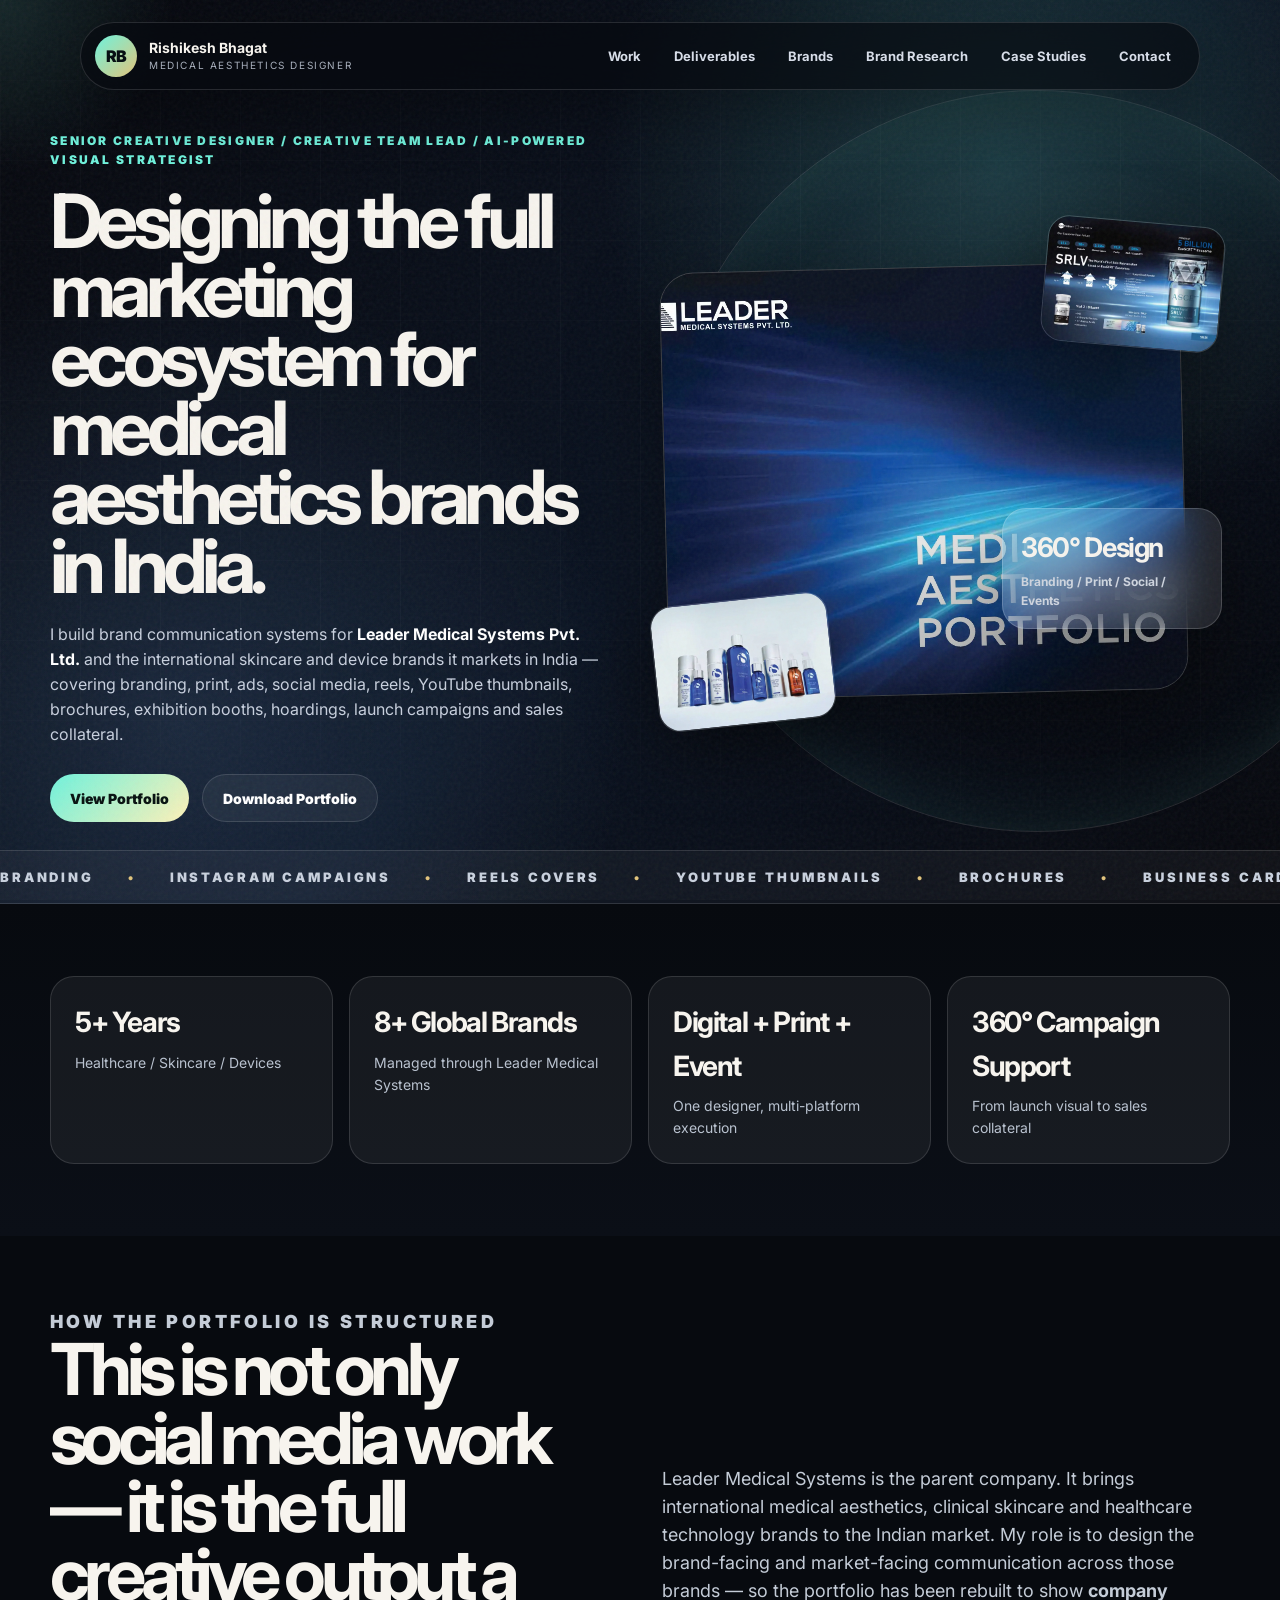
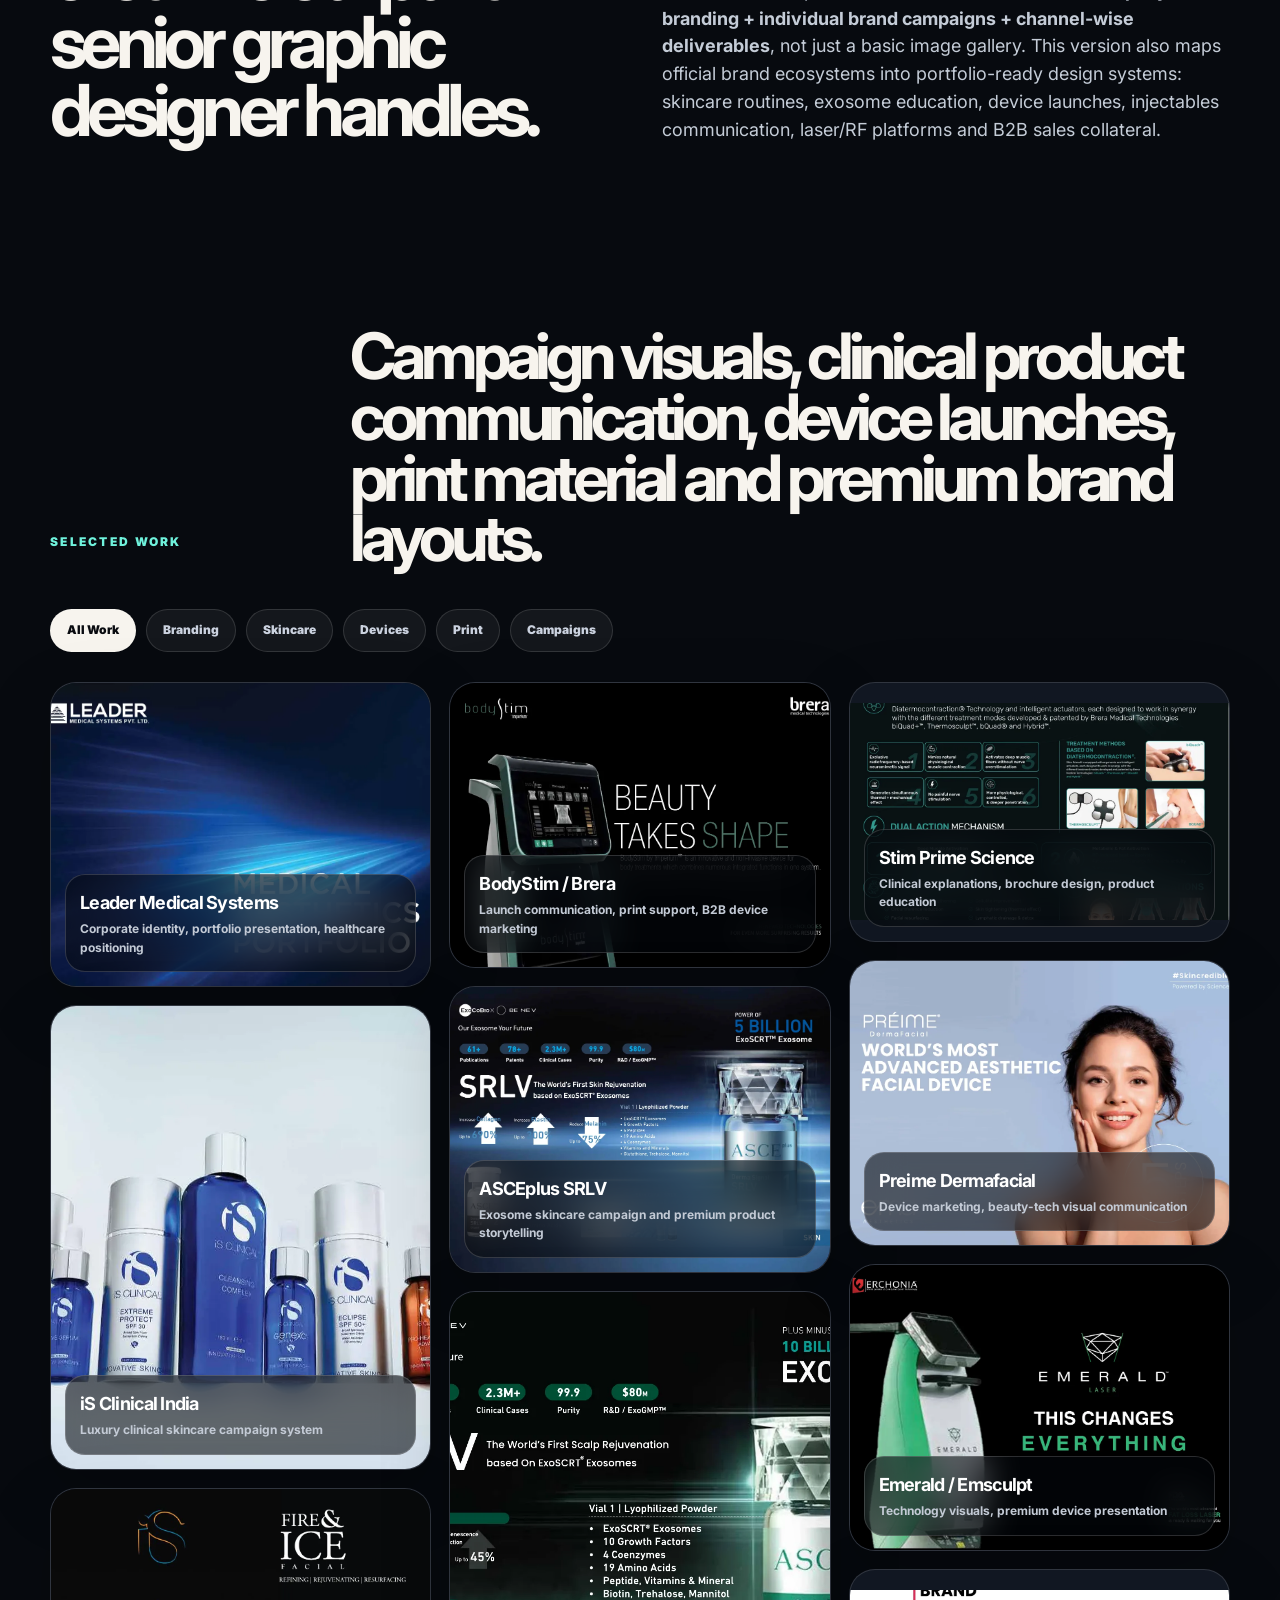
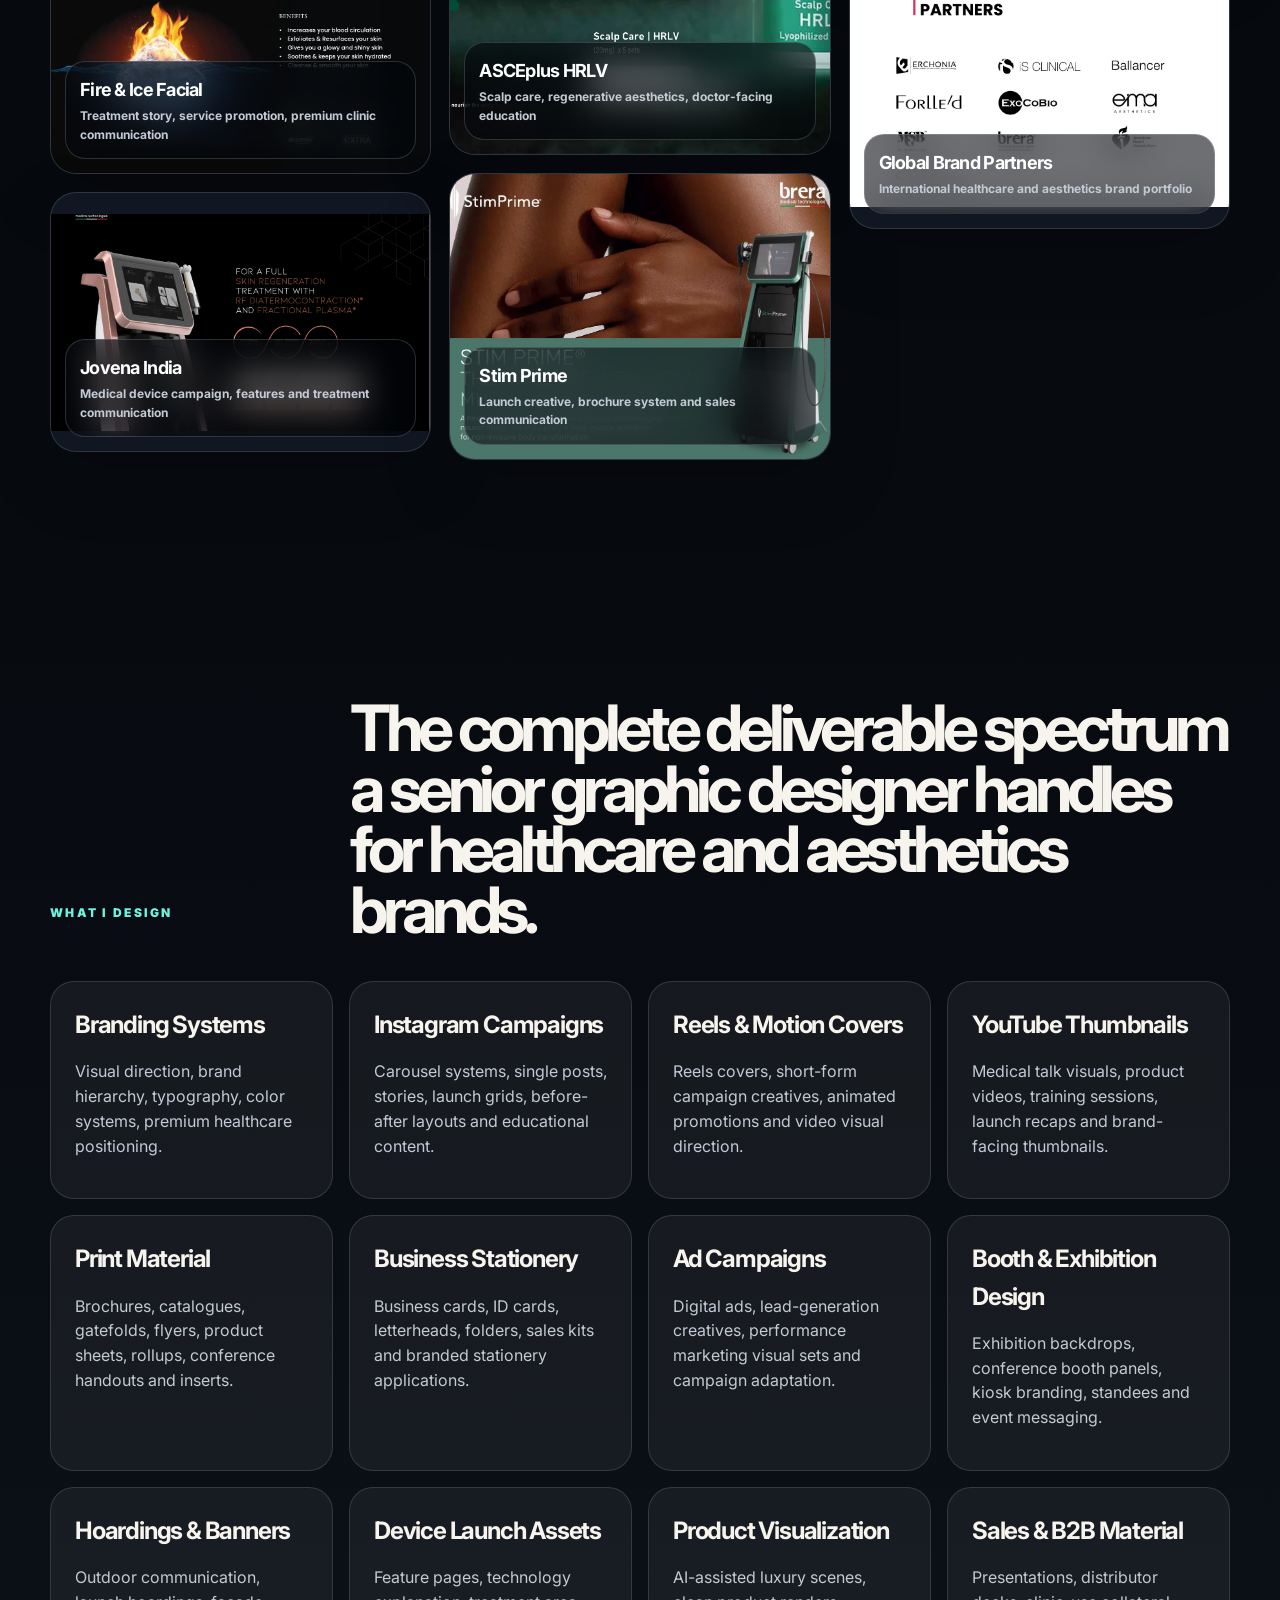
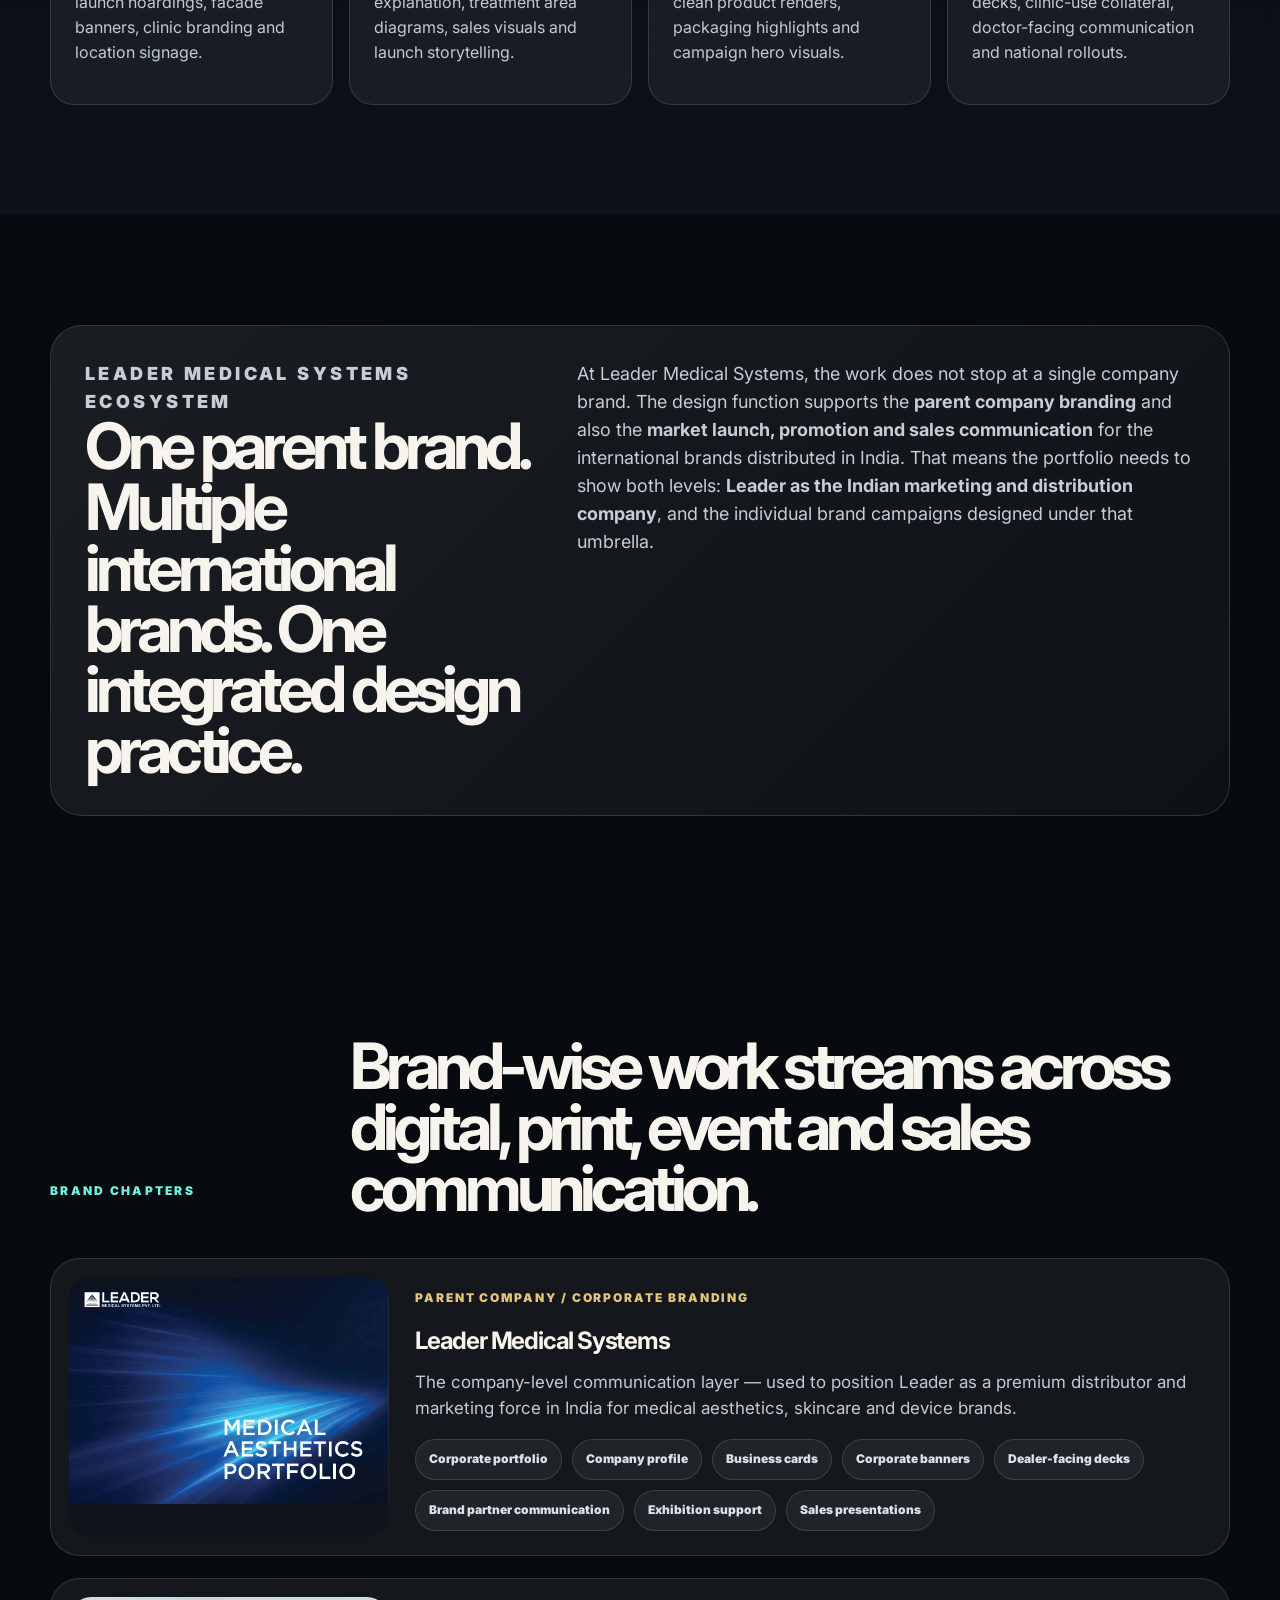
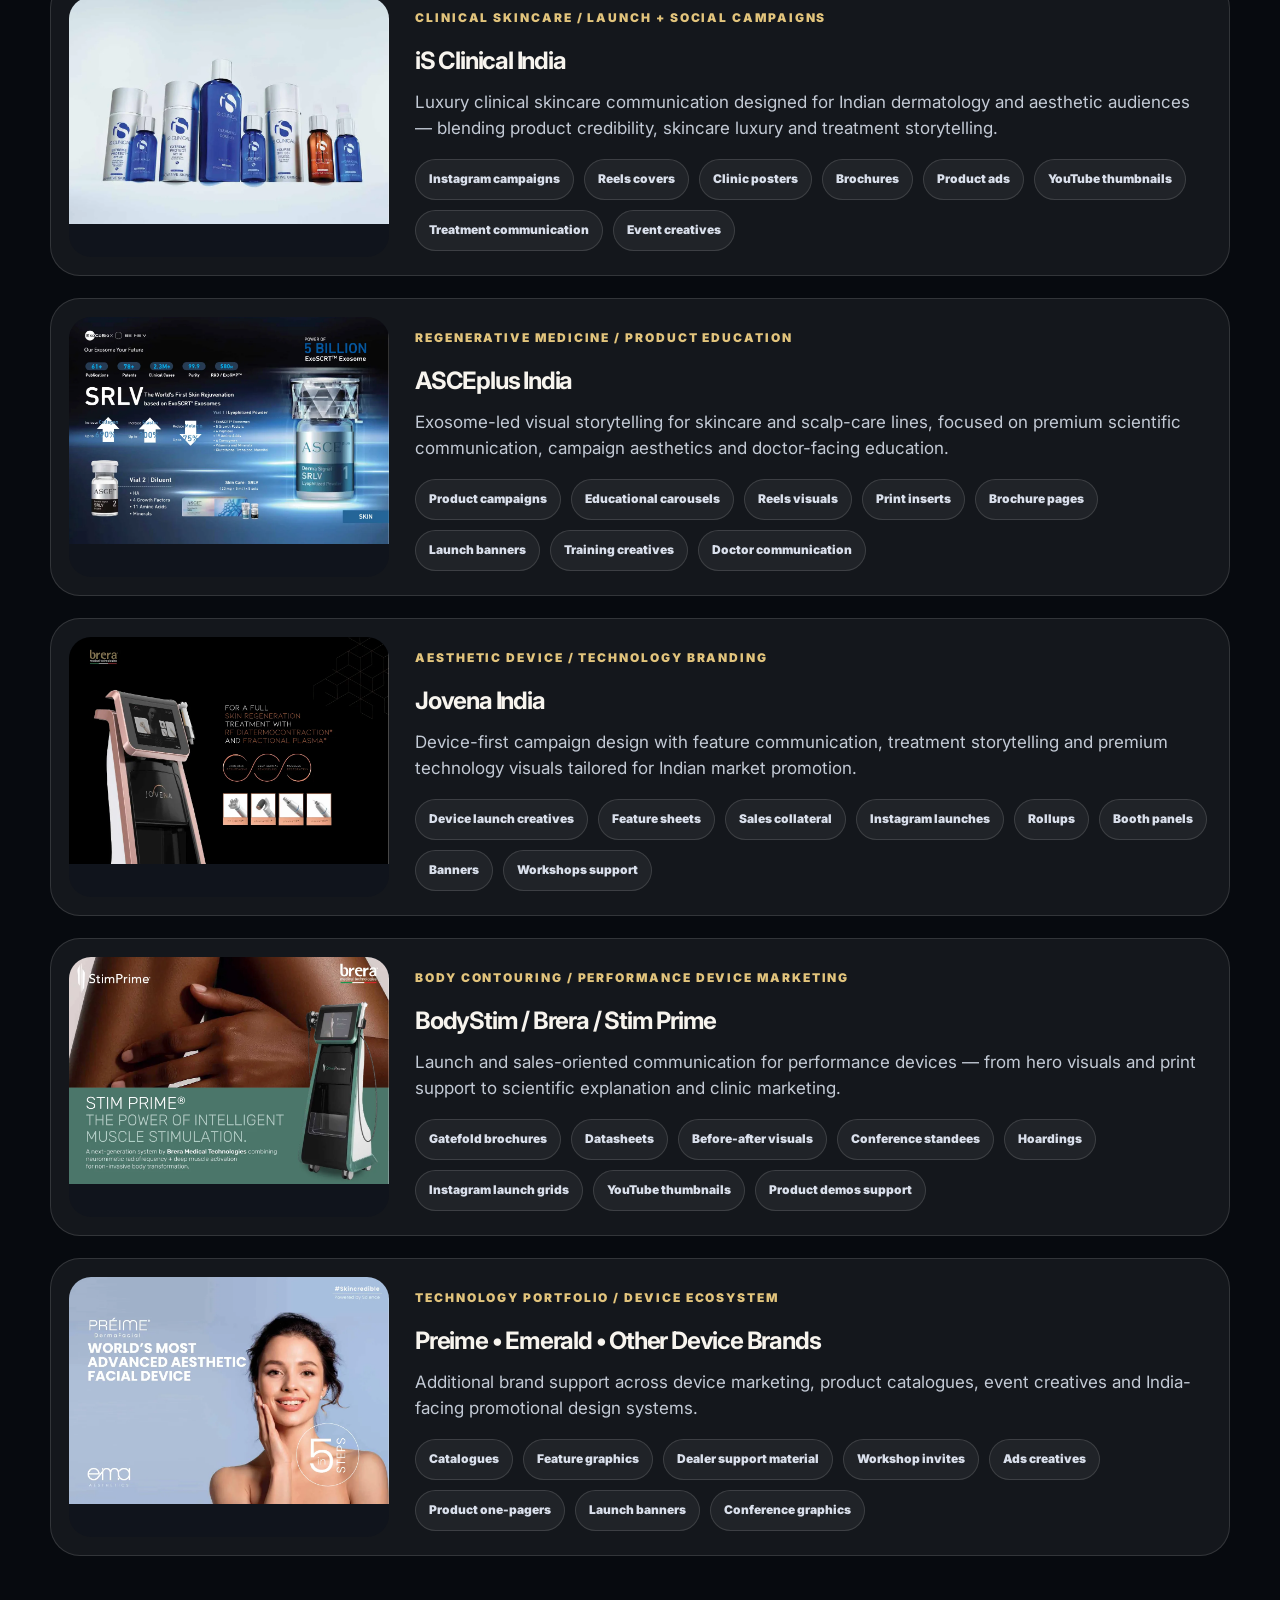
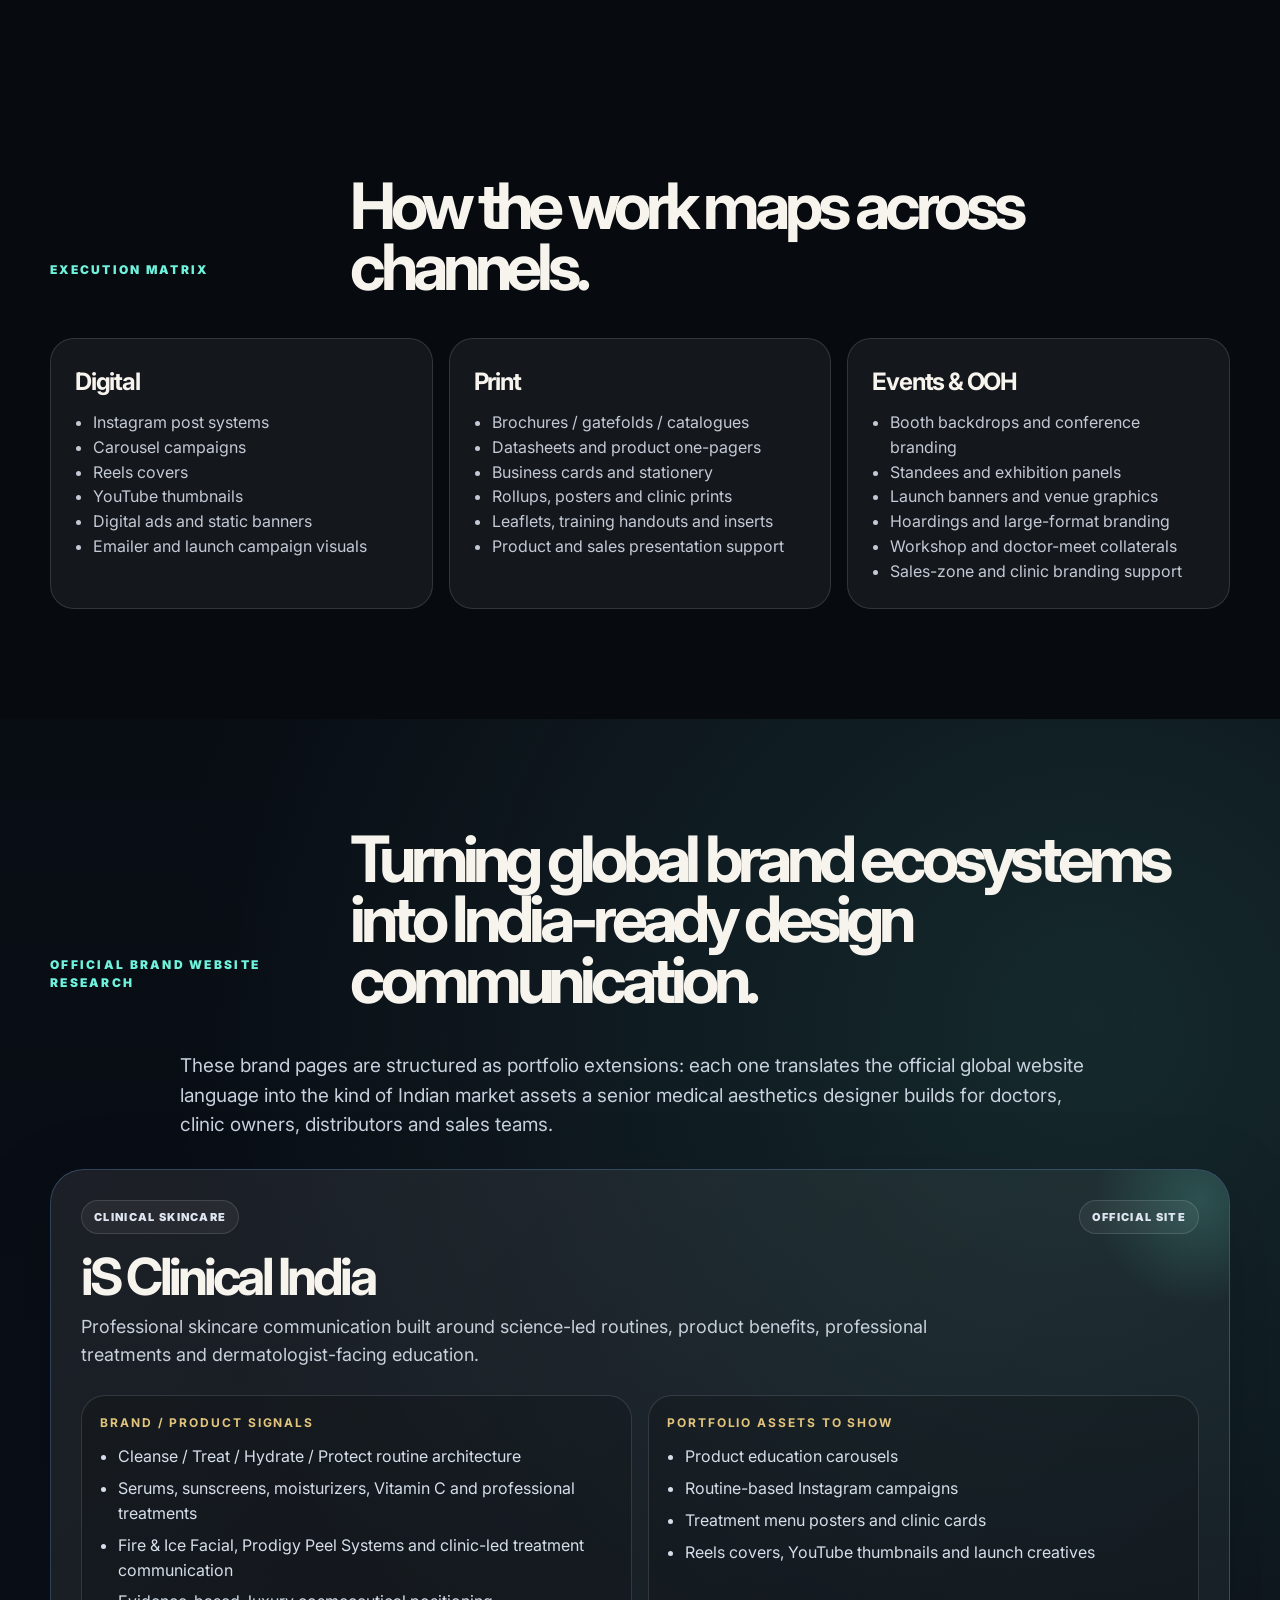
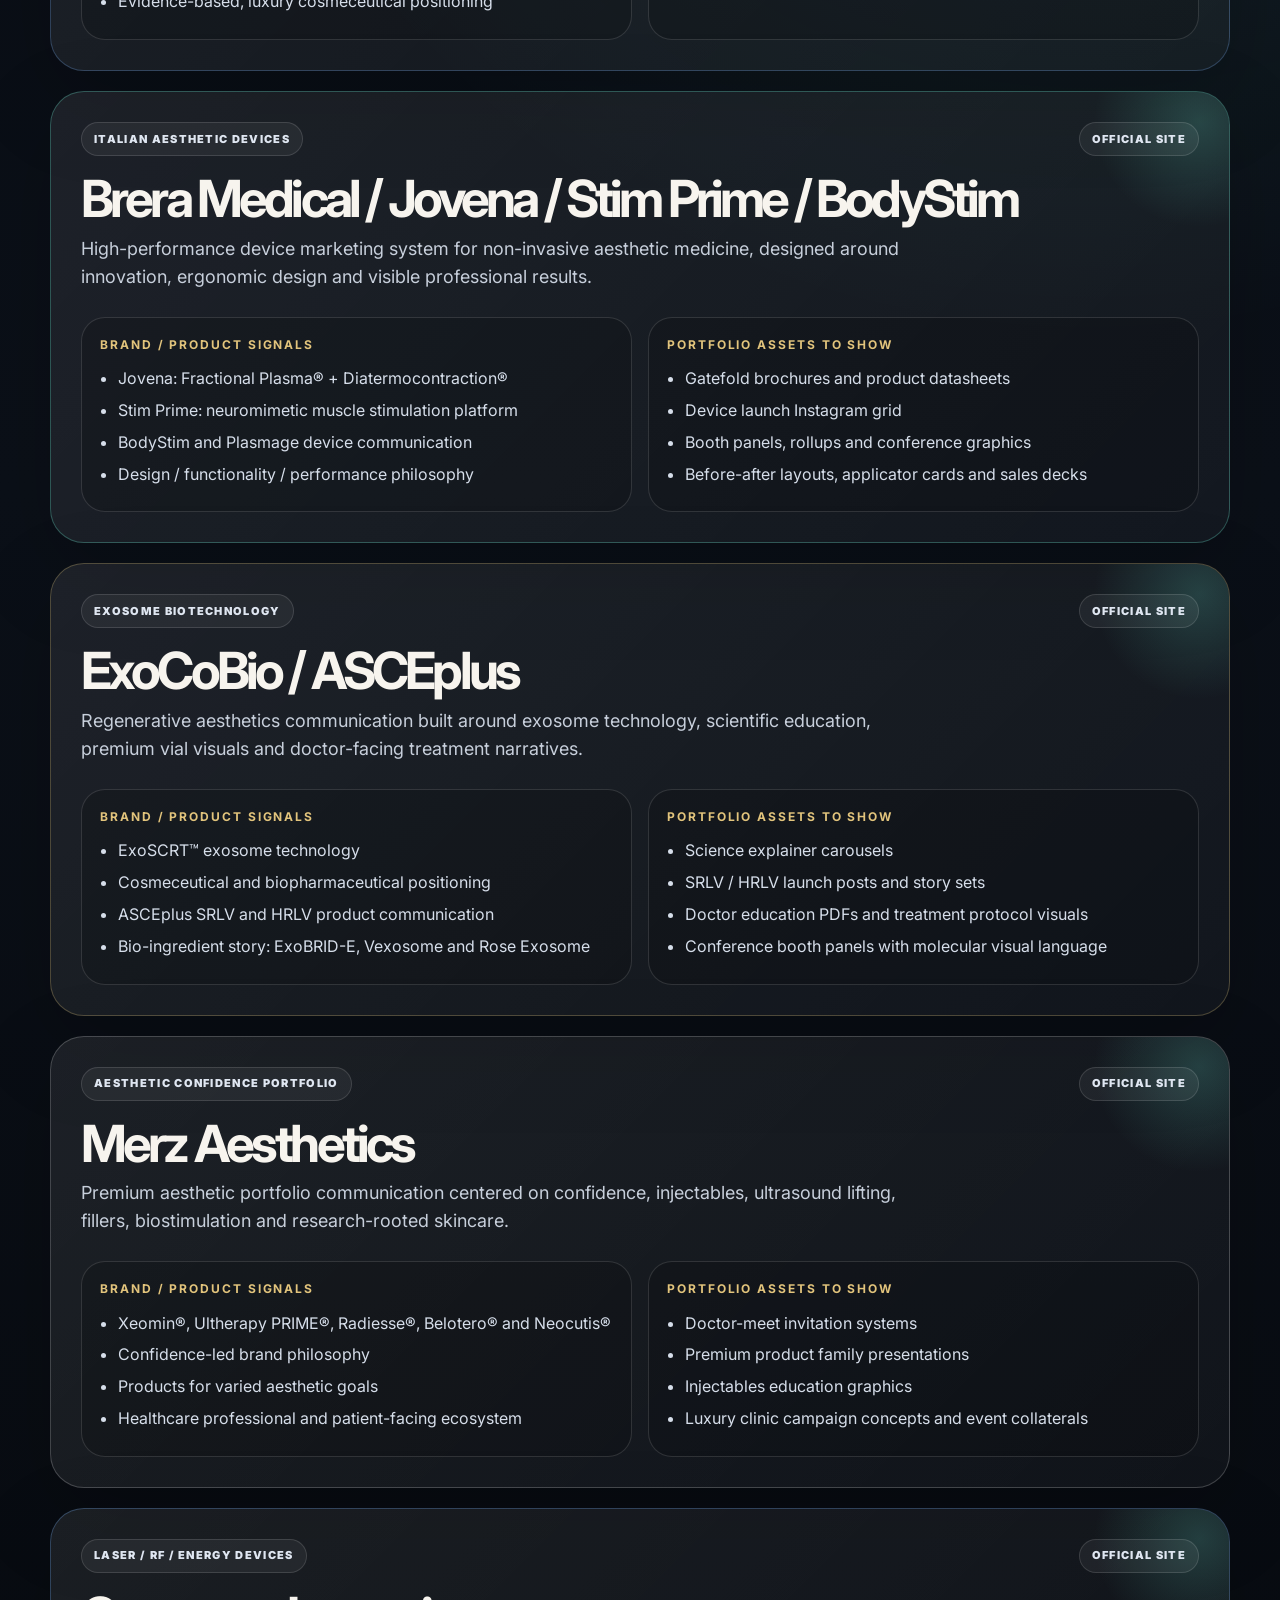
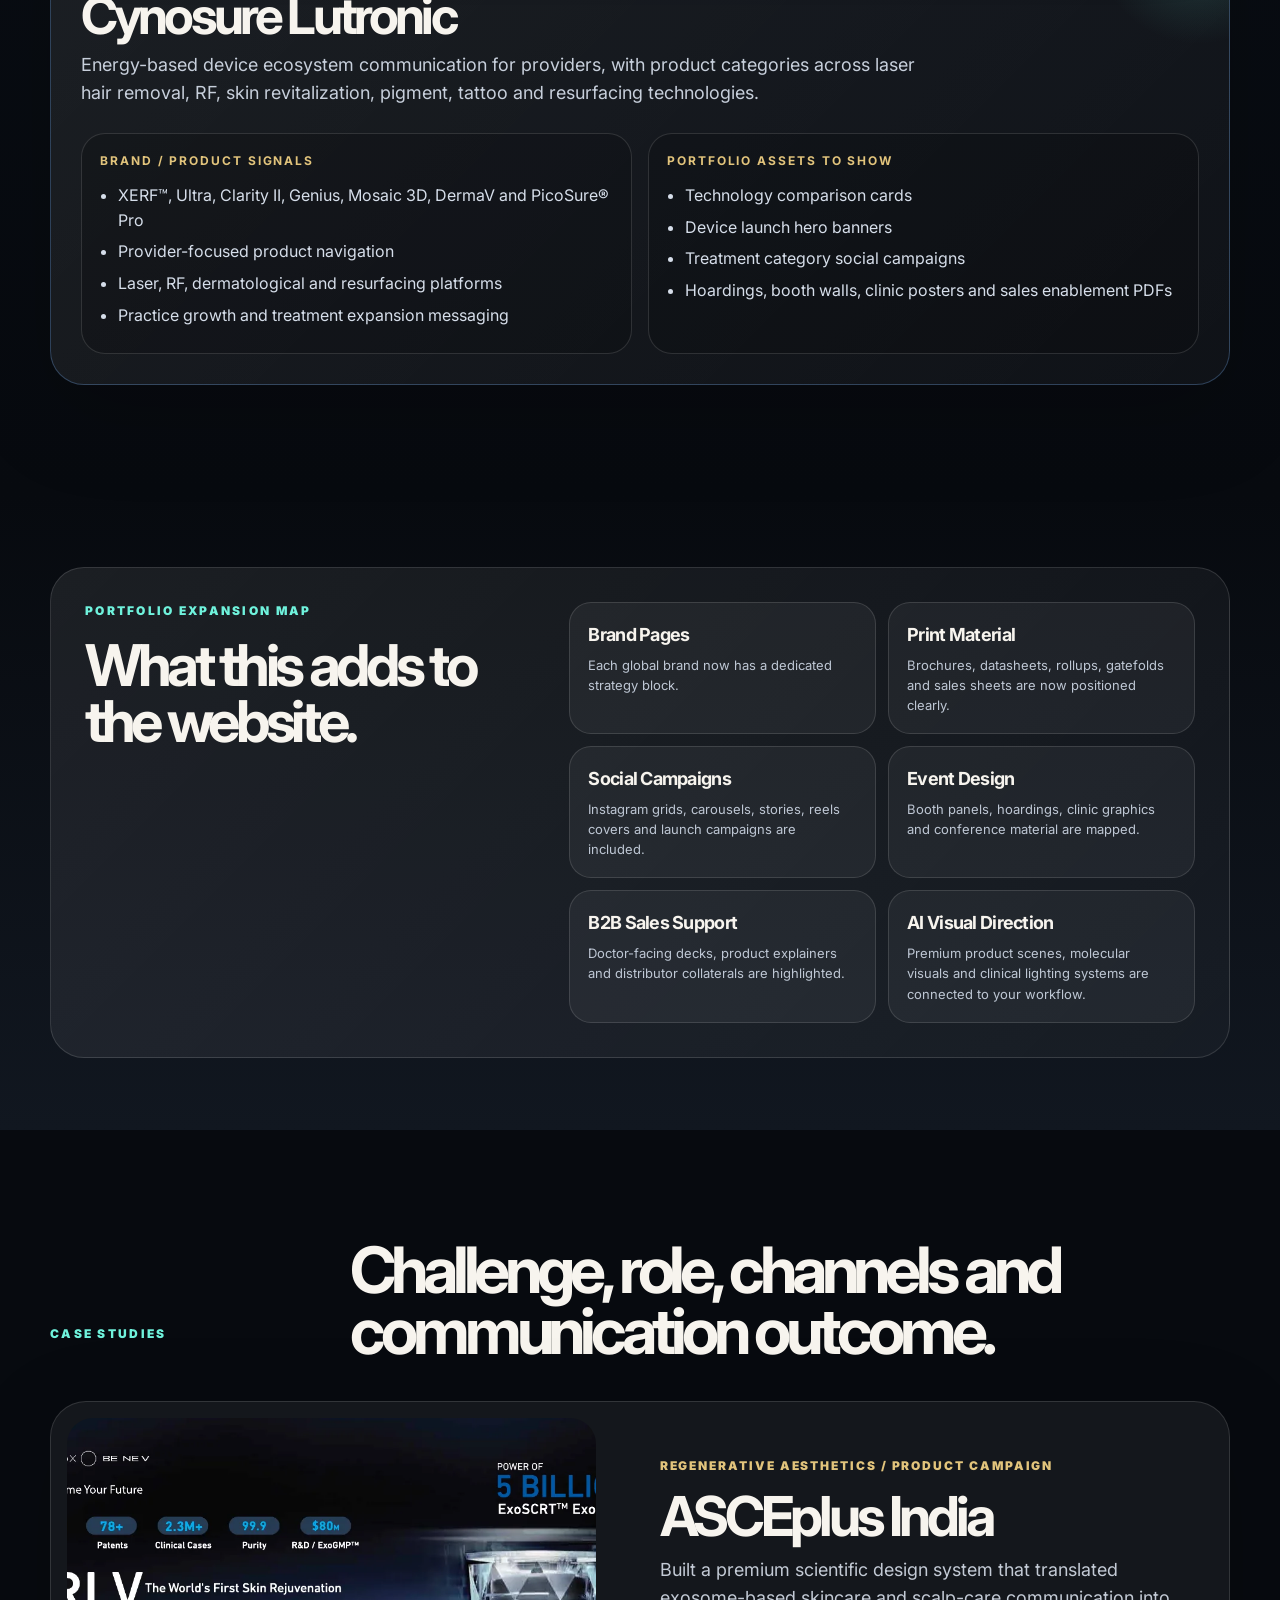
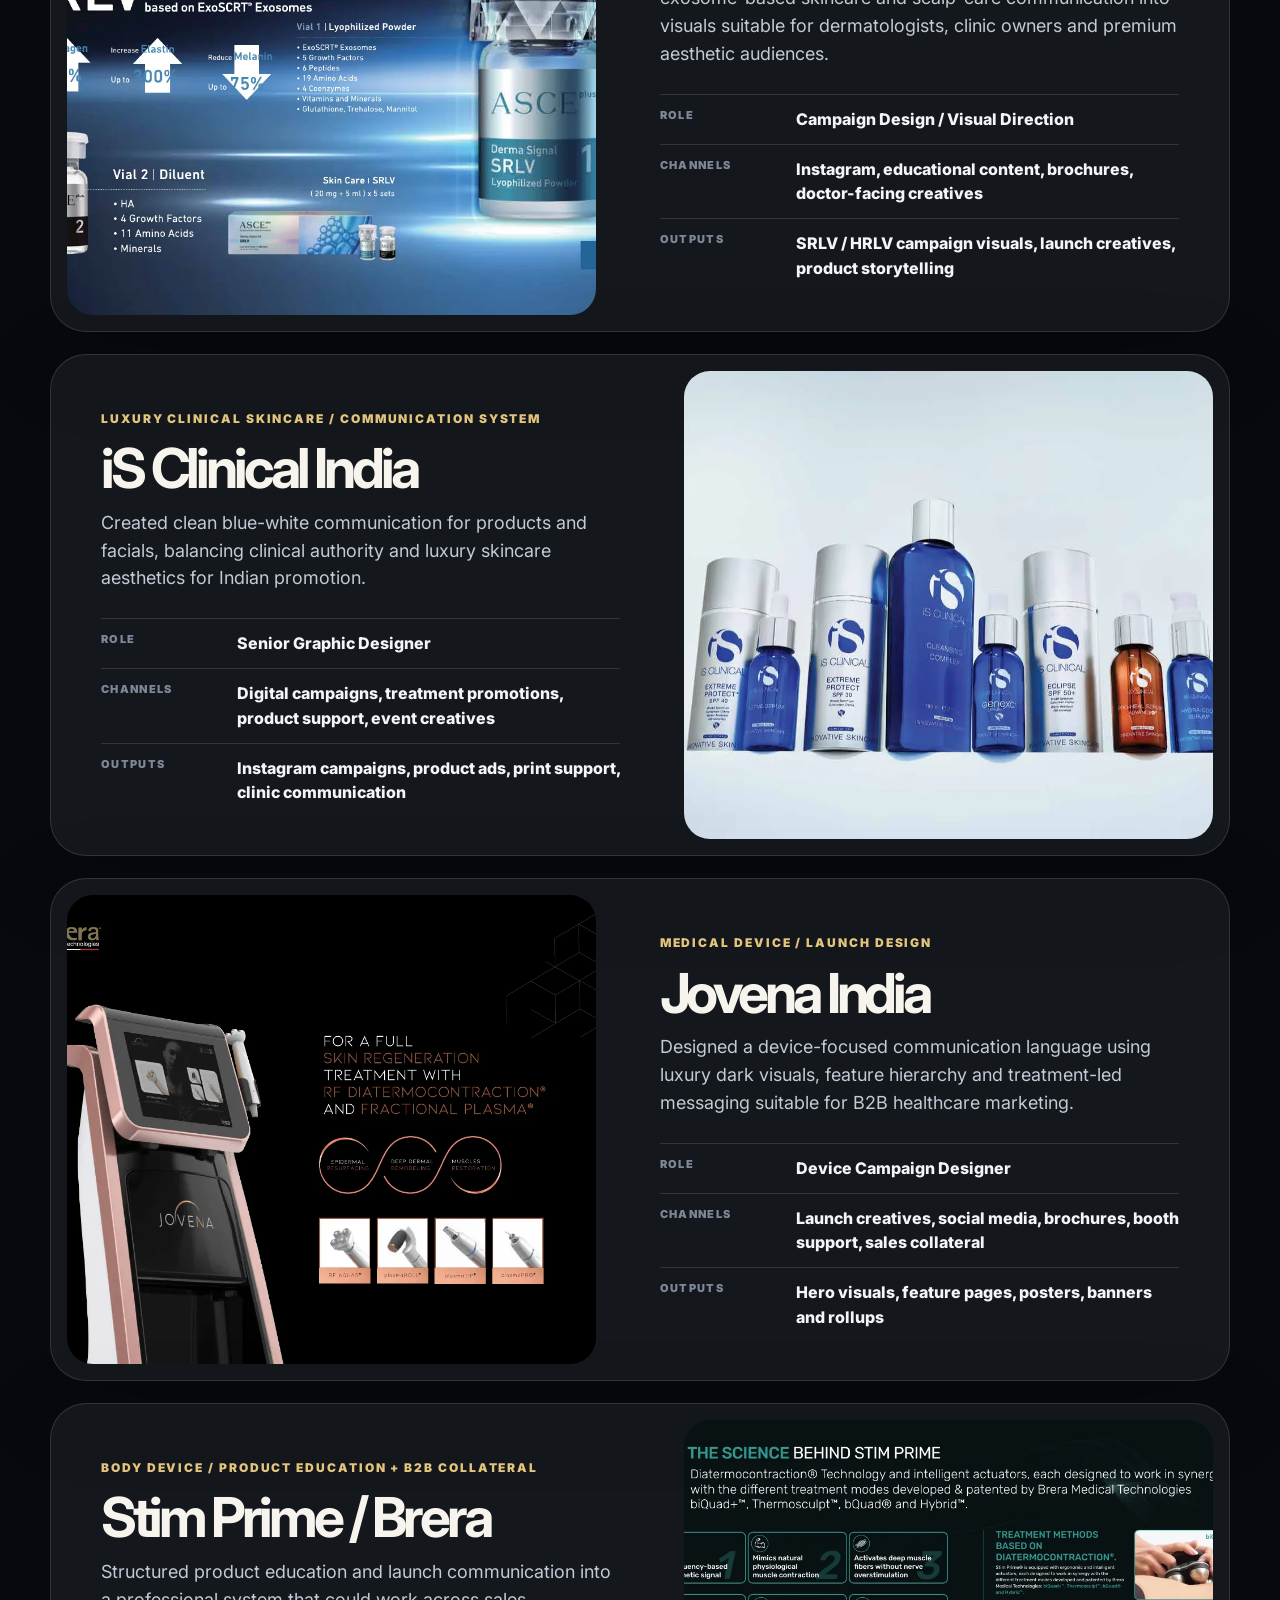
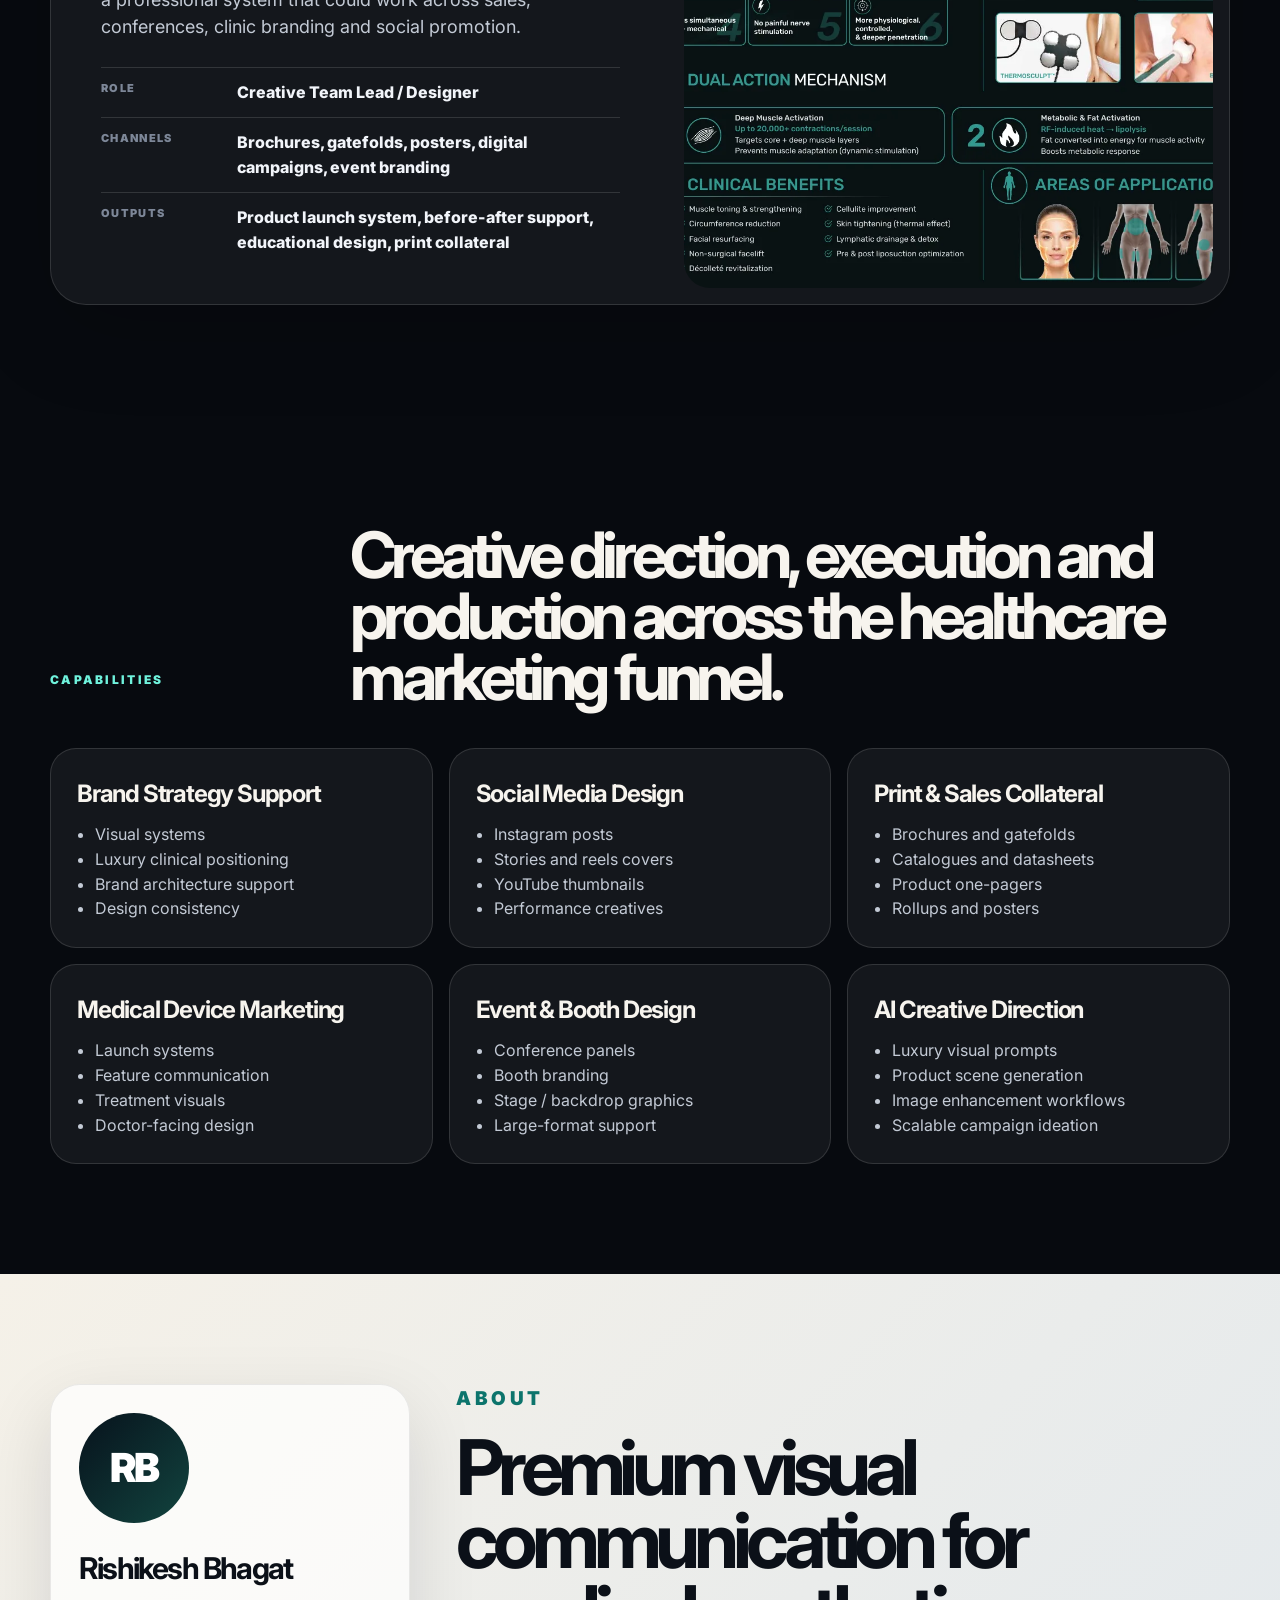
==== commit 31a77379: "Add files via upload" ====
--- a/index.html
+++ b/index.html
@@ -6,7 +6,7 @@
   <title>Rishikesh Bhagat — Medical Aesthetics Design Portfolio</title>
   <meta name="description" content="Portfolio of Rishikesh Bhagat — Senior Creative Designer & AI-Powered Visual Strategist for medical aesthetics, clinical skincare, healthcare branding, device launches, social campaigns, print collateral and event design." />
   <meta name="theme-color" content="#070a0f" />
-  <link rel="icon" href="assets/favicon.svg" type="image/svg+xml" />
+  <link rel="icon" href="https://leaderhc8-sketch.github.io/rishikesh-portfolio/assets/favicon.svg" type="image/svg+xml" />
   <link rel="preconnect" href="https://fonts.googleapis.com" />
   <link rel="preconnect" href="https://fonts.gstatic.com" crossorigin />
   <link href="https://fonts.googleapis.com/css2?family=Inter:wght@400;500;600;700;800;900&family=Libre+Baskerville:wght@400;700&display=swap" rel="stylesheet" />
@@ -26,6 +26,7 @@
       <a href="#work">Work</a>
       <a href="#deliverables">Deliverables</a>
       <a href="#brands">Brands</a>
+      <a href="#brand-research">Brand Research</a>
       <a href="#cases">Case Studies</a>
       <a href="#contact">Contact</a>
     </nav>
@@ -41,13 +42,13 @@
           <p class="hero-subcopy">I build brand communication systems for <strong>Leader Medical Systems Pvt. Ltd.</strong> and the international skincare and device brands it markets in India — covering branding, print, ads, social media, reels, YouTube thumbnails, brochures, exhibition booths, hoardings, launch campaigns and sales collateral.</p>
           <div class="hero-actions">
             <a class="btn btn-primary" href="#work">View Portfolio</a>
-            <a class="btn btn-ghost" href="assets/downloads/medical-aesthetics-portfolio.pdf" download>Download Portfolio</a>
+            <a class="btn btn-ghost" href="https://leaderhc8-sketch.github.io/rishikesh-portfolio/assets/downloads/medical-aesthetics-portfolio.pdf" download>Download Portfolio</a>
           </div>
         </div>
         <div class="hero-showcase reveal" data-delay="100">
-          <div class="showcase-main tilt-card"><img src="assets/images/leader-cover.webp" alt="Leader Medical Systems corporate portfolio visual" /></div>
-          <div class="showcase-tile tile-1"><img src="assets/images/asce-srlv-thumb.webp" alt="ASCEplus campaign thumbnail" /></div>
-          <div class="showcase-tile tile-2"><img src="assets/images/isclinical-products-thumb.webp" alt="iS Clinical products thumbnail" /></div>
+          <div class="showcase-main tilt-card"><img src="https://leaderhc8-sketch.github.io/rishikesh-portfolio/assets/images/leader-cover.webp" alt="Leader Medical Systems corporate portfolio visual" /></div>
+          <div class="showcase-tile tile-1"><img src="https://leaderhc8-sketch.github.io/rishikesh-portfolio/assets/images/asce-srlv-thumb.webp" alt="ASCEplus campaign thumbnail" /></div>
+          <div class="showcase-tile tile-2"><img src="https://leaderhc8-sketch.github.io/rishikesh-portfolio/assets/images/isclinical-products-thumb.webp" alt="iS Clinical products thumbnail" /></div>
           <div class="showcase-badge"><strong>360° Design</strong><span>Branding / Print / Social / Events</span></div>
         </div>
       </div>
@@ -75,7 +76,7 @@
           <h2>This is not only social media work — it is the full creative output a senior graphic designer handles.</h2>
         </div>
         <div>
-          <p>Leader Medical Systems is the parent company. It brings international medical aesthetics, clinical skincare and healthcare technology brands to the Indian market. My role is to design the brand-facing and market-facing communication across those brands — so the portfolio has been rebuilt to show <strong>company branding + individual brand campaigns + channel-wise deliverables</strong>, not just a basic image gallery.</p>
+          <p>Leader Medical Systems is the parent company. It brings international medical aesthetics, clinical skincare and healthcare technology brands to the Indian market. My role is to design the brand-facing and market-facing communication across those brands — so the portfolio has been rebuilt to show <strong>company branding + individual brand campaigns + channel-wise deliverables</strong>, not just a basic image gallery. This version also maps official brand ecosystems into portfolio-ready design systems: skincare routines, exosome education, device launches, injectables communication, laser/RF platforms and B2B sales collateral.</p>
         </div>
       </div>
     </section>
@@ -94,18 +95,18 @@
         <button class="filter-btn" data-filter="campaign">Campaigns</button>
       </div>
       <div class="masonry container">
-        <button class="work-piece large reveal" data-filter="branding print campaign" data-full="assets/images/leader-cover.webp"><img src="assets/images/leader-cover.webp" alt="Leader Medical Systems corporate portfolio cover" /><span><b>Leader Medical Systems</b><em>Corporate identity, portfolio presentation, healthcare positioning</em></span></button>
-        <button class="work-piece tall reveal" data-filter="skincare campaign" data-full="assets/images/isclinical-products.webp"><img src="assets/images/isclinical-products.webp" alt="iS Clinical product range visual" /><span><b>iS Clinical India</b><em>Luxury clinical skincare campaign system</em></span></button>
-        <button class="work-piece reveal" data-filter="skincare print" data-full="assets/images/isclinical-fire-ice.webp"><img src="assets/images/isclinical-fire-ice.webp" alt="Fire and Ice Facial visual" /><span><b>Fire &amp; Ice Facial</b><em>Treatment story, service promotion, premium clinic communication</em></span></button>
-        <button class="work-piece wide reveal" data-filter="device campaign" data-full="assets/images/jovena-device.webp"><img src="assets/images/jovena-device.webp" alt="Jovena medical device visual" /><span><b>Jovena India</b><em>Medical device campaign, features and treatment communication</em></span></button>
-        <button class="work-piece reveal" data-filter="device print campaign" data-full="assets/images/bodystim-device.webp"><img src="assets/images/bodystim-device.webp" alt="Bodystim device visual" /><span><b>BodyStim / Brera</b><em>Launch communication, print support, B2B device marketing</em></span></button>
-        <button class="work-piece reveal" data-filter="skincare campaign" data-full="assets/images/asce-srlv.webp"><img src="assets/images/asce-srlv.webp" alt="ASCEplus SRLV visual" /><span><b>ASCEplus SRLV</b><em>Exosome skincare campaign and premium product storytelling</em></span></button>
-        <button class="work-piece tall reveal" data-filter="skincare campaign" data-full="assets/images/asce-hrlv.webp"><img src="assets/images/asce-hrlv.webp" alt="ASCEplus HRLV scalp care campaign" /><span><b>ASCEplus HRLV</b><em>Scalp care, regenerative aesthetics, doctor-facing education</em></span></button>
-        <button class="work-piece reveal" data-filter="device print" data-full="assets/images/stimprime-hero.webp"><img src="assets/images/stimprime-hero.webp" alt="Stim Prime hero visual" /><span><b>Stim Prime</b><em>Launch creative, brochure system and sales communication</em></span></button>
-        <button class="work-piece wide reveal" data-filter="device print campaign" data-full="assets/images/stimprime-science.webp"><img src="assets/images/stimprime-science.webp" alt="Stim Prime scientific communication visual" /><span><b>Stim Prime Science</b><em>Clinical explanations, brochure design, product education</em></span></button>
-        <button class="work-piece reveal" data-filter="device campaign" data-full="assets/images/preime-dermafacial.webp"><img src="assets/images/preime-dermafacial.webp" alt="Preime Dermafacial device campaign visual" /><span><b>Preime Dermafacial</b><em>Device marketing, beauty-tech visual communication</em></span></button>
-        <button class="work-piece reveal" data-filter="device branding" data-full="assets/images/emsculpt-emerald.webp"><img src="assets/images/emsculpt-emerald.webp" alt="Emerald device visual" /><span><b>Emerald / Emsculpt</b><em>Technology visuals, premium device presentation</em></span></button>
-        <button class="work-piece wide reveal" data-filter="branding campaign" data-full="assets/images/brand-partners.webp"><img src="assets/images/brand-partners.webp" alt="Global brand partners visual" /><span><b>Global Brand Partners</b><em>International healthcare and aesthetics brand portfolio</em></span></button>
+        <button class="work-piece large reveal" data-filter="branding print campaign" data-full="https://leaderhc8-sketch.github.io/rishikesh-portfolio/assets/images/leader-cover.webp"><img src="https://leaderhc8-sketch.github.io/rishikesh-portfolio/assets/images/leader-cover.webp" alt="Leader Medical Systems corporate portfolio cover" /><span><b>Leader Medical Systems</b><em>Corporate identity, portfolio presentation, healthcare positioning</em></span></button>
+        <button class="work-piece tall reveal" data-filter="skincare campaign" data-full="https://leaderhc8-sketch.github.io/rishikesh-portfolio/assets/images/isclinical-products.webp"><img src="https://leaderhc8-sketch.github.io/rishikesh-portfolio/assets/images/isclinical-products.webp" alt="iS Clinical product range visual" /><span><b>iS Clinical India</b><em>Luxury clinical skincare campaign system</em></span></button>
+        <button class="work-piece reveal" data-filter="skincare print" data-full="https://leaderhc8-sketch.github.io/rishikesh-portfolio/assets/images/isclinical-fire-ice.webp"><img src="https://leaderhc8-sketch.github.io/rishikesh-portfolio/assets/images/isclinical-fire-ice.webp" alt="Fire and Ice Facial visual" /><span><b>Fire &amp; Ice Facial</b><em>Treatment story, service promotion, premium clinic communication</em></span></button>
+        <button class="work-piece wide reveal" data-filter="device campaign" data-full="https://leaderhc8-sketch.github.io/rishikesh-portfolio/assets/images/jovena-device.webp"><img src="https://leaderhc8-sketch.github.io/rishikesh-portfolio/assets/images/jovena-device.webp" alt="Jovena medical device visual" /><span><b>Jovena India</b><em>Medical device campaign, features and treatment communication</em></span></button>
+        <button class="work-piece reveal" data-filter="device print campaign" data-full="https://leaderhc8-sketch.github.io/rishikesh-portfolio/assets/images/bodystim-device.webp"><img src="https://leaderhc8-sketch.github.io/rishikesh-portfolio/assets/images/bodystim-device.webp" alt="Bodystim device visual" /><span><b>BodyStim / Brera</b><em>Launch communication, print support, B2B device marketing</em></span></button>
+        <button class="work-piece reveal" data-filter="skincare campaign" data-full="https://leaderhc8-sketch.github.io/rishikesh-portfolio/assets/images/asce-srlv.webp"><img src="https://leaderhc8-sketch.github.io/rishikesh-portfolio/assets/images/asce-srlv.webp" alt="ASCEplus SRLV visual" /><span><b>ASCEplus SRLV</b><em>Exosome skincare campaign and premium product storytelling</em></span></button>
+        <button class="work-piece tall reveal" data-filter="skincare campaign" data-full="https://leaderhc8-sketch.github.io/rishikesh-portfolio/assets/images/asce-hrlv.webp"><img src="https://leaderhc8-sketch.github.io/rishikesh-portfolio/assets/images/asce-hrlv.webp" alt="ASCEplus HRLV scalp care campaign" /><span><b>ASCEplus HRLV</b><em>Scalp care, regenerative aesthetics, doctor-facing education</em></span></button>
+        <button class="work-piece reveal" data-filter="device print" data-full="https://leaderhc8-sketch.github.io/rishikesh-portfolio/assets/images/stimprime-hero.webp"><img src="https://leaderhc8-sketch.github.io/rishikesh-portfolio/assets/images/stimprime-hero.webp" alt="Stim Prime hero visual" /><span><b>Stim Prime</b><em>Launch creative, brochure system and sales communication</em></span></button>
+        <button class="work-piece wide reveal" data-filter="device print campaign" data-full="https://leaderhc8-sketch.github.io/rishikesh-portfolio/assets/images/stimprime-science.webp"><img src="https://leaderhc8-sketch.github.io/rishikesh-portfolio/assets/images/stimprime-science.webp" alt="Stim Prime scientific communication visual" /><span><b>Stim Prime Science</b><em>Clinical explanations, brochure design, product education</em></span></button>
+        <button class="work-piece reveal" data-filter="device campaign" data-full="https://leaderhc8-sketch.github.io/rishikesh-portfolio/assets/images/preime-dermafacial.webp"><img src="https://leaderhc8-sketch.github.io/rishikesh-portfolio/assets/images/preime-dermafacial.webp" alt="Preime Dermafacial device campaign visual" /><span><b>Preime Dermafacial</b><em>Device marketing, beauty-tech visual communication</em></span></button>
+        <button class="work-piece reveal" data-filter="device branding" data-full="https://leaderhc8-sketch.github.io/rishikesh-portfolio/assets/images/emsculpt-emerald.webp"><img src="https://leaderhc8-sketch.github.io/rishikesh-portfolio/assets/images/emsculpt-emerald.webp" alt="Emerald device visual" /><span><b>Emerald / Emsculpt</b><em>Technology visuals, premium device presentation</em></span></button>
+        <button class="work-piece wide reveal" data-filter="branding campaign" data-full="https://leaderhc8-sketch.github.io/rishikesh-portfolio/assets/images/brand-partners.webp"><img src="https://leaderhc8-sketch.github.io/rishikesh-portfolio/assets/images/brand-partners.webp" alt="Global brand partners visual" /><span><b>Global Brand Partners</b><em>International healthcare and aesthetics brand portfolio</em></span></button>
       </div>
     </section>
 
@@ -147,7 +148,7 @@
       </div>
       <div class="brand-chapters container">
         <article class="chapter reveal">
-          <div class="chapter-media"><img src="assets/images/leader-cover.webp" alt="Leader Medical Systems visual" /></div>
+          <div class="chapter-media"><img src="https://leaderhc8-sketch.github.io/rishikesh-portfolio/assets/images/leader-cover.webp" alt="Leader Medical Systems visual" /></div>
           <div class="chapter-copy">
             <span class="case-type">Parent Company / Corporate Branding</span>
             <h3>Leader Medical Systems</h3>
@@ -157,7 +158,7 @@
         </article>
 
         <article class="chapter reveal">
-          <div class="chapter-media"><img src="assets/images/isclinical-products.webp" alt="iS Clinical products visual" /></div>
+          <div class="chapter-media"><img src="https://leaderhc8-sketch.github.io/rishikesh-portfolio/assets/images/isclinical-products.webp" alt="iS Clinical products visual" /></div>
           <div class="chapter-copy">
             <span class="case-type">Clinical Skincare / Launch + Social Campaigns</span>
             <h3>iS Clinical India</h3>
@@ -167,7 +168,7 @@
         </article>
 
         <article class="chapter reveal">
-          <div class="chapter-media"><img src="assets/images/asce-srlv.webp" alt="ASCEplus product visual" /></div>
+          <div class="chapter-media"><img src="https://leaderhc8-sketch.github.io/rishikesh-portfolio/assets/images/asce-srlv.webp" alt="ASCEplus product visual" /></div>
           <div class="chapter-copy">
             <span class="case-type">Regenerative Medicine / Product Education</span>
             <h3>ASCEplus India</h3>
@@ -177,7 +178,7 @@
         </article>
 
         <article class="chapter reveal">
-          <div class="chapter-media"><img src="assets/images/jovena-device.webp" alt="Jovena device visual" /></div>
+          <div class="chapter-media"><img src="https://leaderhc8-sketch.github.io/rishikesh-portfolio/assets/images/jovena-device.webp" alt="Jovena device visual" /></div>
           <div class="chapter-copy">
             <span class="case-type">Aesthetic Device / Technology Branding</span>
             <h3>Jovena India</h3>
@@ -187,7 +188,7 @@
         </article>
 
         <article class="chapter reveal">
-          <div class="chapter-media"><img src="assets/images/stimprime-hero.webp" alt="Stim Prime visual" /></div>
+          <div class="chapter-media"><img src="https://leaderhc8-sketch.github.io/rishikesh-portfolio/assets/images/stimprime-hero.webp" alt="Stim Prime visual" /></div>
           <div class="chapter-copy">
             <span class="case-type">Body Contouring / Performance Device Marketing</span>
             <h3>BodyStim / Brera / Stim Prime</h3>
@@ -197,7 +198,7 @@
         </article>
 
         <article class="chapter reveal">
-          <div class="chapter-media"><img src="assets/images/preime-dermafacial.webp" alt="Preime Dermafacial visual" /></div>
+          <div class="chapter-media"><img src="https://leaderhc8-sketch.github.io/rishikesh-portfolio/assets/images/preime-dermafacial.webp" alt="Preime Dermafacial visual" /></div>
           <div class="chapter-copy">
             <span class="case-type">Technology Portfolio / Device Ecosystem</span>
             <h3>Preime • Emerald • Other Device Brands</h3>
@@ -250,6 +251,166 @@
       </div>
     </section>
 
+
+    <section class="brand-intelligence section-pad" id="brand-research">
+      <div class="container section-head reveal">
+        <p class="section-kicker">Official Brand Website Research</p>
+        <h2>Turning global brand ecosystems into India-ready design communication.</h2>
+      </div>
+      <div class="container intelligence-intro reveal">
+        <p>These brand pages are structured as portfolio extensions: each one translates the official global website language into the kind of Indian market assets a senior medical aesthetics designer builds for doctors, clinic owners, distributors and sales teams.</p>
+      </div>
+
+      <div class="container intelligence-grid">
+        <article class="intel-card isclinical-card reveal">
+          <div class="intel-topline"><span>Clinical Skincare</span><a href="https://www.isclinical.com/" target="_blank" rel="noreferrer">Official Site</a></div>
+          <h3>iS Clinical India</h3>
+          <p class="intel-summary">Professional skincare communication built around science-led routines, product benefits, professional treatments and dermatologist-facing education.</p>
+          <div class="intel-columns">
+            <div>
+              <h4>Brand / Product Signals</h4>
+              <ul>
+                <li>Cleanse / Treat / Hydrate / Protect routine architecture</li>
+                <li>Serums, sunscreens, moisturizers, Vitamin C and professional treatments</li>
+                <li>Fire & Ice Facial, Prodigy Peel Systems and clinic-led treatment communication</li>
+                <li>Evidence-based, luxury cosmeceutical positioning</li>
+              </ul>
+            </div>
+            <div>
+              <h4>Portfolio Assets to Show</h4>
+              <ul>
+                <li>Product education carousels</li>
+                <li>Routine-based Instagram campaigns</li>
+                <li>Treatment menu posters and clinic cards</li>
+                <li>Reels covers, YouTube thumbnails and launch creatives</li>
+              </ul>
+            </div>
+          </div>
+        </article>
+
+        <article class="intel-card brera-card reveal">
+          <div class="intel-topline"><span>Italian Aesthetic Devices</span><a href="https://www.breramedical.com/en/" target="_blank" rel="noreferrer">Official Site</a></div>
+          <h3>Brera Medical / Jovena / Stim Prime / BodyStim</h3>
+          <p class="intel-summary">High-performance device marketing system for non-invasive aesthetic medicine, designed around innovation, ergonomic design and visible professional results.</p>
+          <div class="intel-columns">
+            <div>
+              <h4>Brand / Product Signals</h4>
+              <ul>
+                <li>Jovena: Fractional Plasma® + Diatermocontraction®</li>
+                <li>Stim Prime: neuromimetic muscle stimulation platform</li>
+                <li>BodyStim and Plasmage device communication</li>
+                <li>Design / functionality / performance philosophy</li>
+              </ul>
+            </div>
+            <div>
+              <h4>Portfolio Assets to Show</h4>
+              <ul>
+                <li>Gatefold brochures and product datasheets</li>
+                <li>Device launch Instagram grid</li>
+                <li>Booth panels, rollups and conference graphics</li>
+                <li>Before-after layouts, applicator cards and sales decks</li>
+              </ul>
+            </div>
+          </div>
+        </article>
+
+        <article class="intel-card exocobio-card reveal">
+          <div class="intel-topline"><span>Exosome Biotechnology</span><a href="https://www.exocobio.com/default/eng/" target="_blank" rel="noreferrer">Official Site</a></div>
+          <h3>ExoCoBio / ASCEplus</h3>
+          <p class="intel-summary">Regenerative aesthetics communication built around exosome technology, scientific education, premium vial visuals and doctor-facing treatment narratives.</p>
+          <div class="intel-columns">
+            <div>
+              <h4>Brand / Product Signals</h4>
+              <ul>
+                <li>ExoSCRT™ exosome technology</li>
+                <li>Cosmeceutical and biopharmaceutical positioning</li>
+                <li>ASCEplus SRLV and HRLV product communication</li>
+                <li>Bio-ingredient story: ExoBRID-E, Vexosome and Rose Exosome</li>
+              </ul>
+            </div>
+            <div>
+              <h4>Portfolio Assets to Show</h4>
+              <ul>
+                <li>Science explainer carousels</li>
+                <li>SRLV / HRLV launch posts and story sets</li>
+                <li>Doctor education PDFs and treatment protocol visuals</li>
+                <li>Conference booth panels with molecular visual language</li>
+              </ul>
+            </div>
+          </div>
+        </article>
+
+        <article class="intel-card merz-card reveal">
+          <div class="intel-topline"><span>Aesthetic Confidence Portfolio</span><a href="https://merzaesthetics.com/" target="_blank" rel="noreferrer">Official Site</a></div>
+          <h3>Merz Aesthetics</h3>
+          <p class="intel-summary">Premium aesthetic portfolio communication centered on confidence, injectables, ultrasound lifting, fillers, biostimulation and research-rooted skincare.</p>
+          <div class="intel-columns">
+            <div>
+              <h4>Brand / Product Signals</h4>
+              <ul>
+                <li>Xeomin®, Ultherapy PRIME®, Radiesse®, Belotero® and Neocutis®</li>
+                <li>Confidence-led brand philosophy</li>
+                <li>Products for varied aesthetic goals</li>
+                <li>Healthcare professional and patient-facing ecosystem</li>
+              </ul>
+            </div>
+            <div>
+              <h4>Portfolio Assets to Show</h4>
+              <ul>
+                <li>Doctor-meet invitation systems</li>
+                <li>Premium product family presentations</li>
+                <li>Injectables education graphics</li>
+                <li>Luxury clinic campaign concepts and event collaterals</li>
+              </ul>
+            </div>
+          </div>
+        </article>
+
+        <article class="intel-card cynosure-card reveal">
+          <div class="intel-topline"><span>Laser / RF / Energy Devices</span><a href="https://www.cynosure.com/" target="_blank" rel="noreferrer">Official Site</a></div>
+          <h3>Cynosure Lutronic</h3>
+          <p class="intel-summary">Energy-based device ecosystem communication for providers, with product categories across laser hair removal, RF, skin revitalization, pigment, tattoo and resurfacing technologies.</p>
+          <div class="intel-columns">
+            <div>
+              <h4>Brand / Product Signals</h4>
+              <ul>
+                <li>XERF™, Ultra, Clarity II, Genius, Mosaic 3D, DermaV and PicoSure® Pro</li>
+                <li>Provider-focused product navigation</li>
+                <li>Laser, RF, dermatological and resurfacing platforms</li>
+                <li>Practice growth and treatment expansion messaging</li>
+              </ul>
+            </div>
+            <div>
+              <h4>Portfolio Assets to Show</h4>
+              <ul>
+                <li>Technology comparison cards</li>
+                <li>Device launch hero banners</li>
+                <li>Treatment category social campaigns</li>
+                <li>Hoardings, booth walls, clinic posters and sales enablement PDFs</li>
+              </ul>
+            </div>
+          </div>
+        </article>
+      </div>
+    </section>
+
+    <section class="portfolio-map section-pad-sm">
+      <div class="container portfolio-map-panel reveal">
+        <div>
+          <p class="section-kicker">Portfolio Expansion Map</p>
+          <h2>What this adds to the website.</h2>
+        </div>
+        <div class="map-grid">
+          <article><strong>Brand Pages</strong><span>Each global brand now has a dedicated strategy block.</span></article>
+          <article><strong>Print Material</strong><span>Brochures, datasheets, rollups, gatefolds and sales sheets are now positioned clearly.</span></article>
+          <article><strong>Social Campaigns</strong><span>Instagram grids, carousels, stories, reels covers and launch campaigns are included.</span></article>
+          <article><strong>Event Design</strong><span>Booth panels, hoardings, clinic graphics and conference material are mapped.</span></article>
+          <article><strong>B2B Sales Support</strong><span>Doctor-facing decks, product explainers and distributor collaterals are highlighted.</span></article>
+          <article><strong>AI Visual Direction</strong><span>Premium product scenes, molecular visuals and clinical lighting systems are connected to your workflow.</span></article>
+        </div>
+      </div>
+    </section>
+
     <section class="case-studies section-pad" id="cases">
       <div class="container section-head reveal">
         <p class="section-kicker">Case Studies</p>
@@ -257,19 +418,19 @@
       </div>
       <div class="case-stack container">
         <article class="case-row reveal">
-          <div class="case-media"><img src="assets/images/asce-srlv.webp" alt="ASCEplus SRLV campaign visual" /></div>
+          <div class="case-media"><img src="https://leaderhc8-sketch.github.io/rishikesh-portfolio/assets/images/asce-srlv.webp" alt="ASCEplus SRLV campaign visual" /></div>
           <div class="case-info"><span class="case-type">Regenerative Aesthetics / Product Campaign</span><h3>ASCEplus India</h3><p>Built a premium scientific design system that translated exosome-based skincare and scalp-care communication into visuals suitable for dermatologists, clinic owners and premium aesthetic audiences.</p><dl><div><dt>Role</dt><dd>Campaign Design / Visual Direction</dd></div><div><dt>Channels</dt><dd>Instagram, educational content, brochures, doctor-facing creatives</dd></div><div><dt>Outputs</dt><dd>SRLV / HRLV campaign visuals, launch creatives, product storytelling</dd></div></dl></div>
         </article>
         <article class="case-row reverse reveal">
-          <div class="case-media"><img src="assets/images/isclinical-products.webp" alt="iS Clinical products visual" /></div>
+          <div class="case-media"><img src="https://leaderhc8-sketch.github.io/rishikesh-portfolio/assets/images/isclinical-products.webp" alt="iS Clinical products visual" /></div>
           <div class="case-info"><span class="case-type">Luxury Clinical Skincare / Communication System</span><h3>iS Clinical India</h3><p>Created clean blue-white communication for products and facials, balancing clinical authority and luxury skincare aesthetics for Indian promotion.</p><dl><div><dt>Role</dt><dd>Senior Graphic Designer</dd></div><div><dt>Channels</dt><dd>Digital campaigns, treatment promotions, product support, event creatives</dd></div><div><dt>Outputs</dt><dd>Instagram campaigns, product ads, print support, clinic communication</dd></div></dl></div>
         </article>
         <article class="case-row reveal">
-          <div class="case-media"><img src="assets/images/jovena-device.webp" alt="Jovena device visual" /></div>
+          <div class="case-media"><img src="https://leaderhc8-sketch.github.io/rishikesh-portfolio/assets/images/jovena-device.webp" alt="Jovena device visual" /></div>
           <div class="case-info"><span class="case-type">Medical Device / Launch Design</span><h3>Jovena India</h3><p>Designed a device-focused communication language using luxury dark visuals, feature hierarchy and treatment-led messaging suitable for B2B healthcare marketing.</p><dl><div><dt>Role</dt><dd>Device Campaign Designer</dd></div><div><dt>Channels</dt><dd>Launch creatives, social media, brochures, booth support, sales collateral</dd></div><div><dt>Outputs</dt><dd>Hero visuals, feature pages, posters, banners and rollups</dd></div></dl></div>
         </article>
         <article class="case-row reverse reveal">
-          <div class="case-media"><img src="assets/images/stimprime-science.webp" alt="Stim Prime science communication visual" /></div>
+          <div class="case-media"><img src="https://leaderhc8-sketch.github.io/rishikesh-portfolio/assets/images/stimprime-science.webp" alt="Stim Prime science communication visual" /></div>
           <div class="case-info"><span class="case-type">Body Device / Product Education + B2B Collateral</span><h3>Stim Prime / Brera</h3><p>Structured product education and launch communication into a professional system that could work across sales, conferences, clinic branding and social promotion.</p><dl><div><dt>Role</dt><dd>Creative Team Lead / Designer</dd></div><div><dt>Channels</dt><dd>Brochures, gatefolds, posters, digital campaigns, event branding</dd></div><div><dt>Outputs</dt><dd>Product launch system, before-after support, educational design, print collateral</dd></div></dl></div>
         </article>
       </div>
@@ -316,7 +477,7 @@
           <a class="btn btn-primary" href="mailto:rishikesh.design98@gmail.com">rishikesh.design98@gmail.com</a>
           <a class="btn btn-ghost" href="https://www.instagram.com/rishu_bhagat9958" target="_blank" rel="noreferrer">Instagram</a>
           <a class="btn btn-ghost" href="https://linkedin.com/in/rishu-bhagat-6a38a4165" target="_blank" rel="noreferrer">LinkedIn</a>
-          <a class="btn btn-ghost" href="assets/downloads/rishikesh-bhagat-resume.docx" download>Resume</a>
+          <a class="btn btn-ghost" href="https://leaderhc8-sketch.github.io/rishikesh-portfolio/assets/downloads/rishikesh-bhagat-resume.docx" download>Resume</a>
         </div>
       </div>
     </section>
--- a/styles.css
+++ b/styles.css
@@ -88,3 +88,152 @@
 @keyframes marquee{to{transform:translateX(-50%)}}@keyframes spin{to{transform:rotate(360deg)}}
 @media (max-width:1100px){.hero-layout,.story-layout,.ecosystem-panel,.about-layout{grid-template-columns:1fr}.hero{padding-top:130px}.hero-showcase{min-height:520px}.metrics-grid,.deliverables-grid,.matrix-grid,.capability-grid{grid-template-columns:repeat(2,1fr)}.chapter{grid-template-columns:1fr}.chapter-media{min-height:280px}.case-row,.case-row.reverse{grid-template-columns:1fr}.case-row.reverse .case-media{order:0}.case-media{min-height:320px}.section-head{display:block}.about-card{position:relative;top:auto}.cursor-glow{display:none}}
 @media (max-width:720px){.container{width:min(100% - 24px,1180px)}.section-pad{padding:74px 0}.section-pad-sm{padding:54px 0}.site-header{top:10px;width:calc(100% - 18px)}.brand-lockup small{display:none}.nav-toggle{display:block}.site-nav{position:fixed;top:70px;left:9px;right:9px;display:none;flex-direction:column;align-items:stretch;padding:14px;border-radius:24px;background:#0a0f17;border:1px solid var(--line)}.nav-open .site-nav{display:flex}.site-nav a{padding:15px 16px}.hero h1{font-size:46px}.hero-subcopy{font-size:16px}.hero-layout{gap:26px}.hero-showcase{min-height:390px}.showcase-main{inset:44px 12px 28px 12px;border-radius:24px}.showcase-tile{width:130px;height:96px}.showcase-badge{width:170px;bottom:54px}.metrics-grid,.deliverables-grid,.matrix-grid,.capability-grid{grid-template-columns:1fr}.masonry{columns:1}.case-info{padding:18px}.case-media{min-height:240px}.case-info dl div{grid-template-columns:1fr}.contact-panel{padding:30px}.footer-inner{display:block}.hero-actions,.contact-actions{flex-direction:column}.btn{width:100%}}
+
+
+/* V4 brand research expansion */
+.brand-intelligence{
+  background:radial-gradient(circle at 85% 10%,rgba(111,242,220,.12),transparent 32%),linear-gradient(180deg,#080c13,#0b1018 46%,#070a0f);
+}
+.intelligence-intro{
+  max-width:920px;
+  margin-bottom:30px;
+}
+.intelligence-intro p{
+  margin:0;
+  color:#c8d0de;
+  font-size:19px;
+}
+.intelligence-grid{
+  display:grid;
+  gap:20px;
+}
+.intel-card{
+  position:relative;
+  overflow:hidden;
+  padding:30px;
+  border:1px solid var(--line);
+  border-radius:34px;
+  background:linear-gradient(135deg,rgba(255,255,255,.08),rgba(255,255,255,.035));
+  box-shadow:0 30px 90px rgba(0,0,0,.18);
+}
+.intel-card:before{
+  content:"";
+  position:absolute;
+  right:-90px;
+  top:-90px;
+  width:240px;
+  height:240px;
+  border-radius:50%;
+  background:radial-gradient(circle,rgba(111,242,220,.18),transparent 62%);
+}
+.intel-card h3{
+  position:relative;
+  margin:0 0 12px;
+  font-size:clamp(34px,4vw,62px);
+  line-height:.95;
+  letter-spacing:-.075em;
+}
+.intel-summary{
+  position:relative;
+  max-width:860px;
+  margin:0 0 26px;
+  color:#c7cfdb;
+  font-size:18px;
+}
+.intel-topline{
+  position:relative;
+  display:flex;
+  flex-wrap:wrap;
+  justify-content:space-between;
+  gap:12px;
+  margin-bottom:18px;
+}
+.intel-topline span,
+.intel-topline a{
+  display:inline-flex;
+  align-items:center;
+  min-height:34px;
+  padding:0 12px;
+  border-radius:999px;
+  border:1px solid var(--line);
+  background:rgba(255,255,255,.055);
+  color:#dfe6f1;
+  font-size:11px;
+  font-weight:900;
+  letter-spacing:.12em;
+  text-transform:uppercase;
+}
+.intel-topline a:hover{background:var(--ink);color:#080d13;}
+.intel-columns{
+  position:relative;
+  display:grid;
+  grid-template-columns:1fr 1fr;
+  gap:16px;
+}
+.intel-columns > div{
+  padding:18px;
+  border-radius:24px;
+  border:1px solid var(--line);
+  background:rgba(0,0,0,.16);
+}
+.intel-columns h4{
+  margin:0 0 12px;
+  color:var(--gold);
+  font-size:12px;
+  letter-spacing:.16em;
+  text-transform:uppercase;
+}
+.intel-columns ul{
+  margin:0;
+  padding-left:18px;
+  color:#d6deea;
+}
+.intel-columns li{margin:7px 0;}
+.isclinical-card{border-color:rgba(123,183,255,.26)}
+.brera-card{border-color:rgba(111,242,220,.28)}
+.exocobio-card{border-color:rgba(226,196,124,.28)}
+.merz-card{border-color:rgba(255,255,255,.20)}
+.cynosure-card{border-color:rgba(123,183,255,.28)}
+.portfolio-map{background:linear-gradient(180deg,#070a0f,#111720)}
+.portfolio-map-panel{
+  display:grid;
+  grid-template-columns:.72fr 1fr;
+  gap:34px;
+  align-items:start;
+  padding:34px;
+  border-radius:34px;
+  border:1px solid var(--line);
+  background:linear-gradient(135deg,rgba(255,255,255,.08),rgba(255,255,255,.03));
+}
+.portfolio-map-panel h2{
+  margin:0;
+  font-size:clamp(38px,4.5vw,70px);
+  line-height:.96;
+  letter-spacing:-.075em;
+}
+.map-grid{
+  display:grid;
+  grid-template-columns:1fr 1fr;
+  gap:12px;
+}
+.map-grid article{
+  padding:18px;
+  border-radius:22px;
+  border:1px solid var(--line);
+  background:rgba(255,255,255,.05);
+}
+.map-grid strong{
+  display:block;
+  font-size:18px;
+  letter-spacing:-.04em;
+}
+.map-grid span{
+  display:block;
+  margin-top:6px;
+  color:#bec7d4;
+  font-size:13px;
+}
+@media (max-width:900px){
+  .intel-columns,.portfolio-map-panel,.map-grid{grid-template-columns:1fr;}
+  .intel-card{padding:22px;}
+}
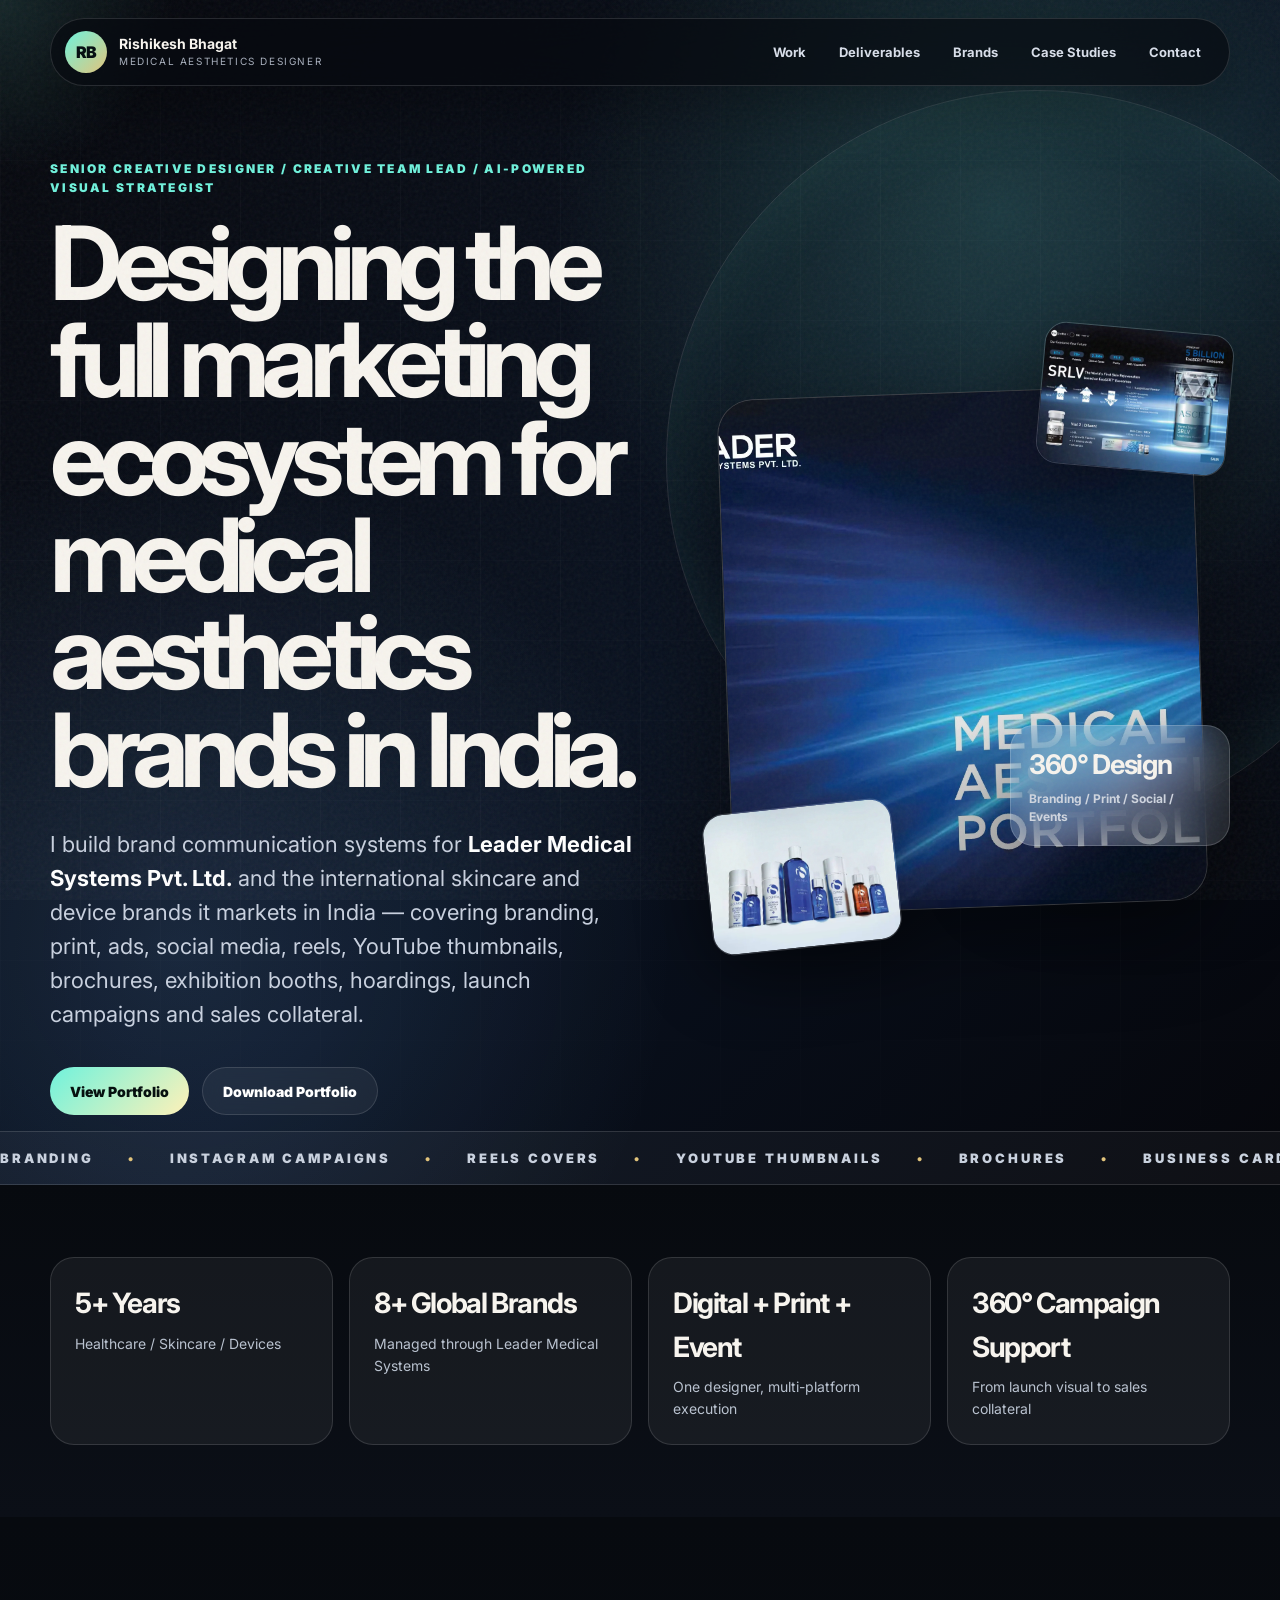
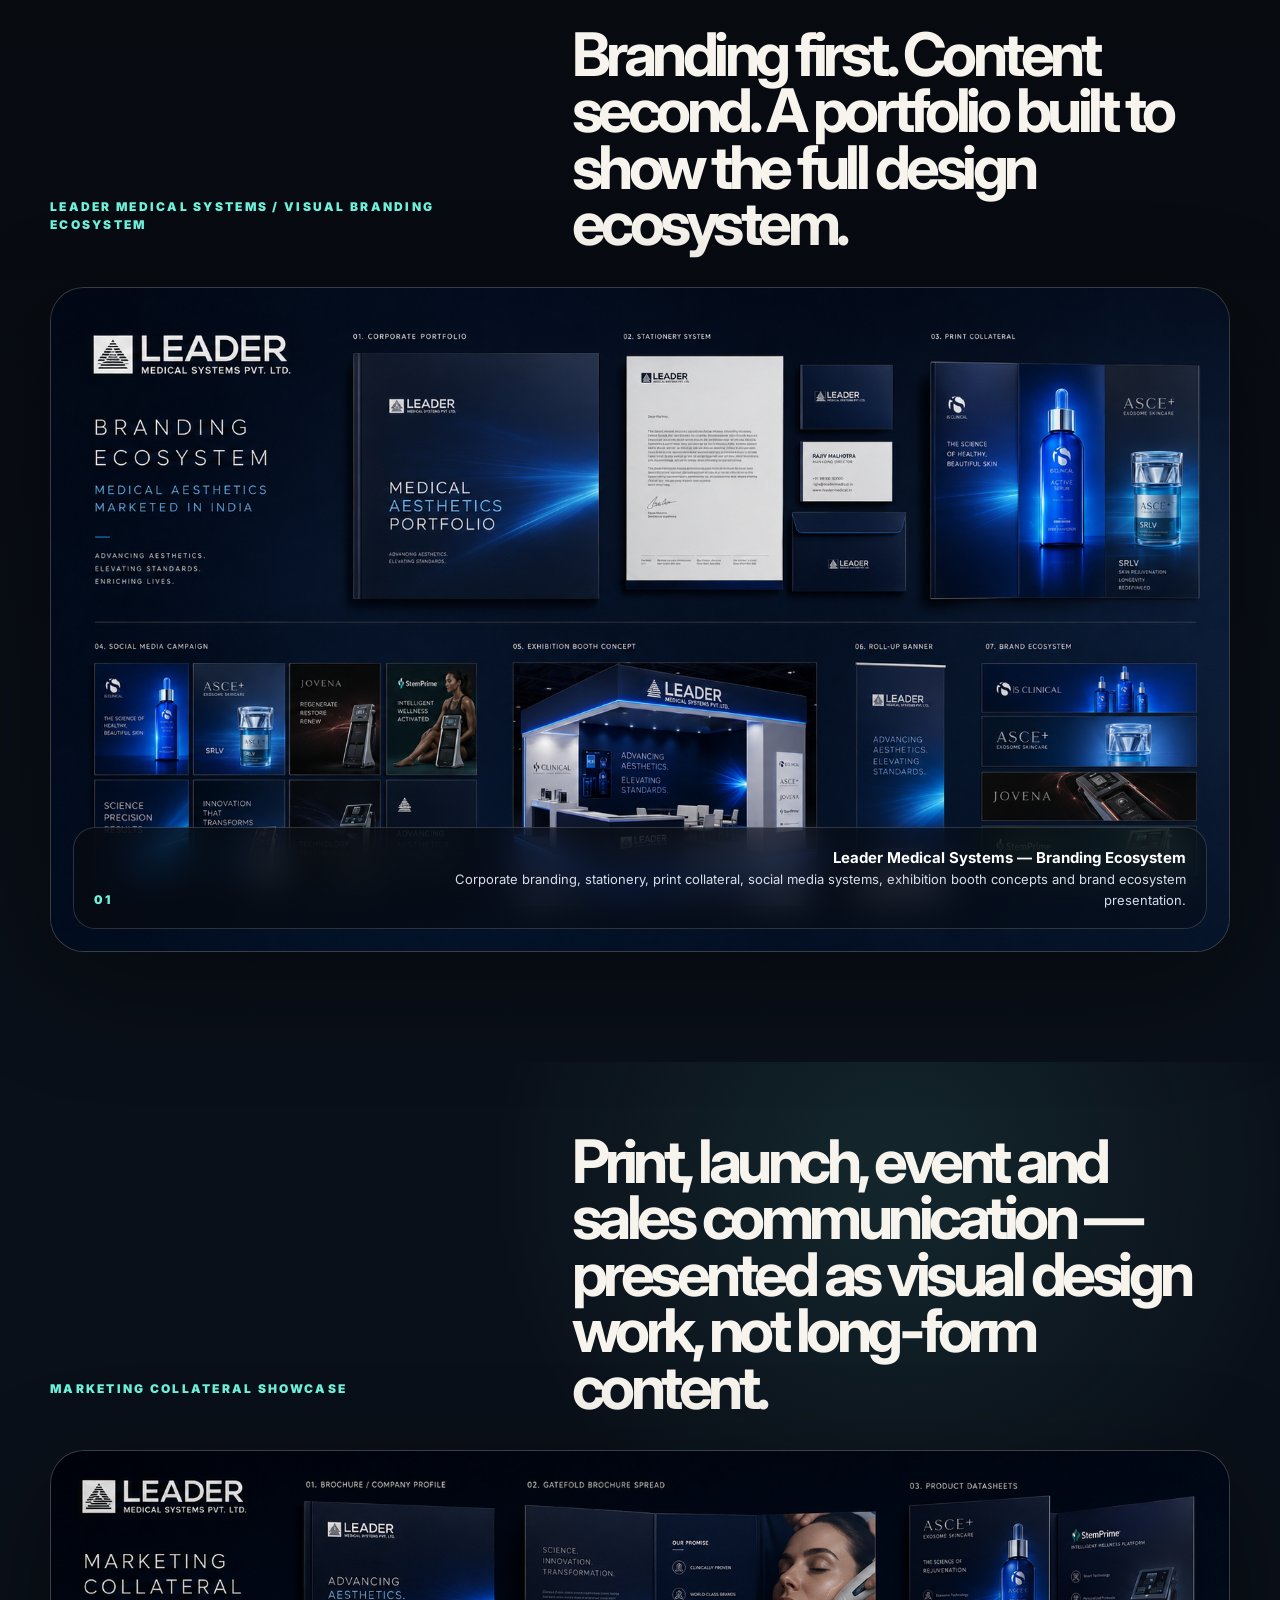
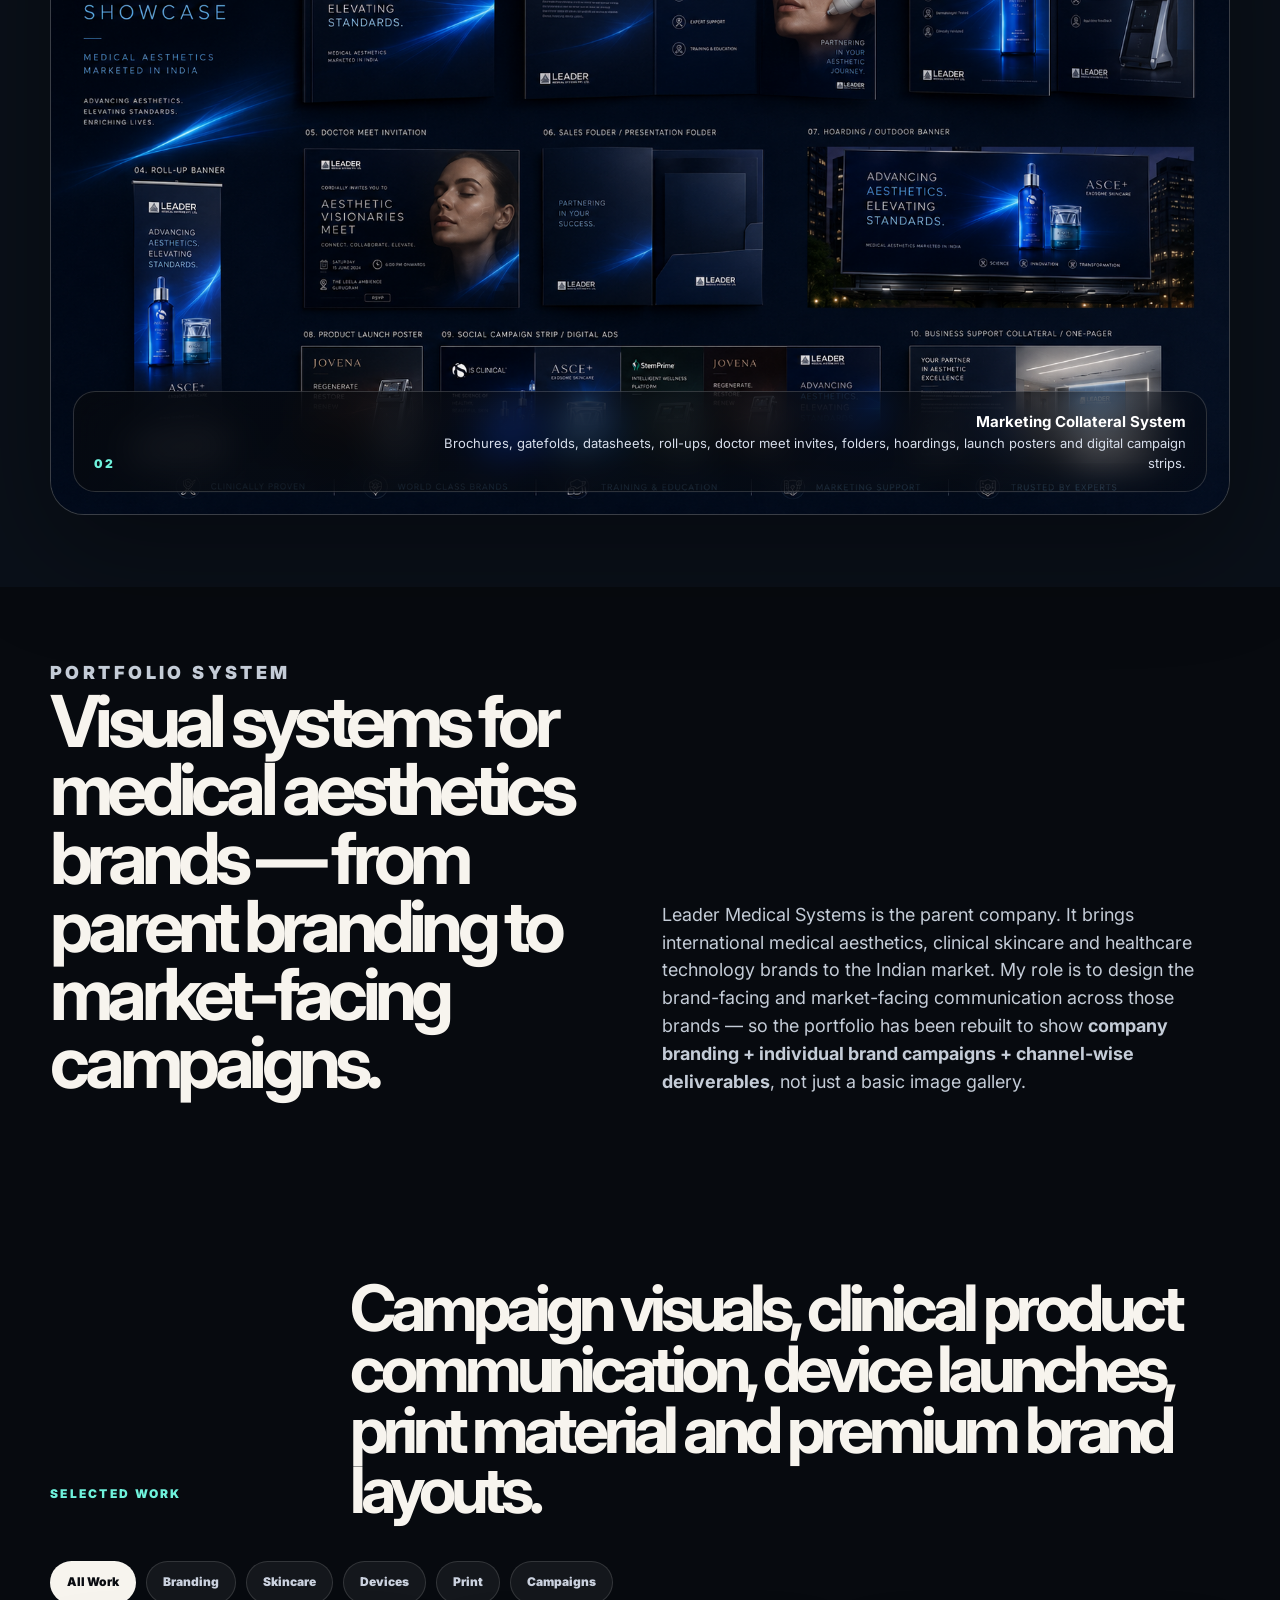
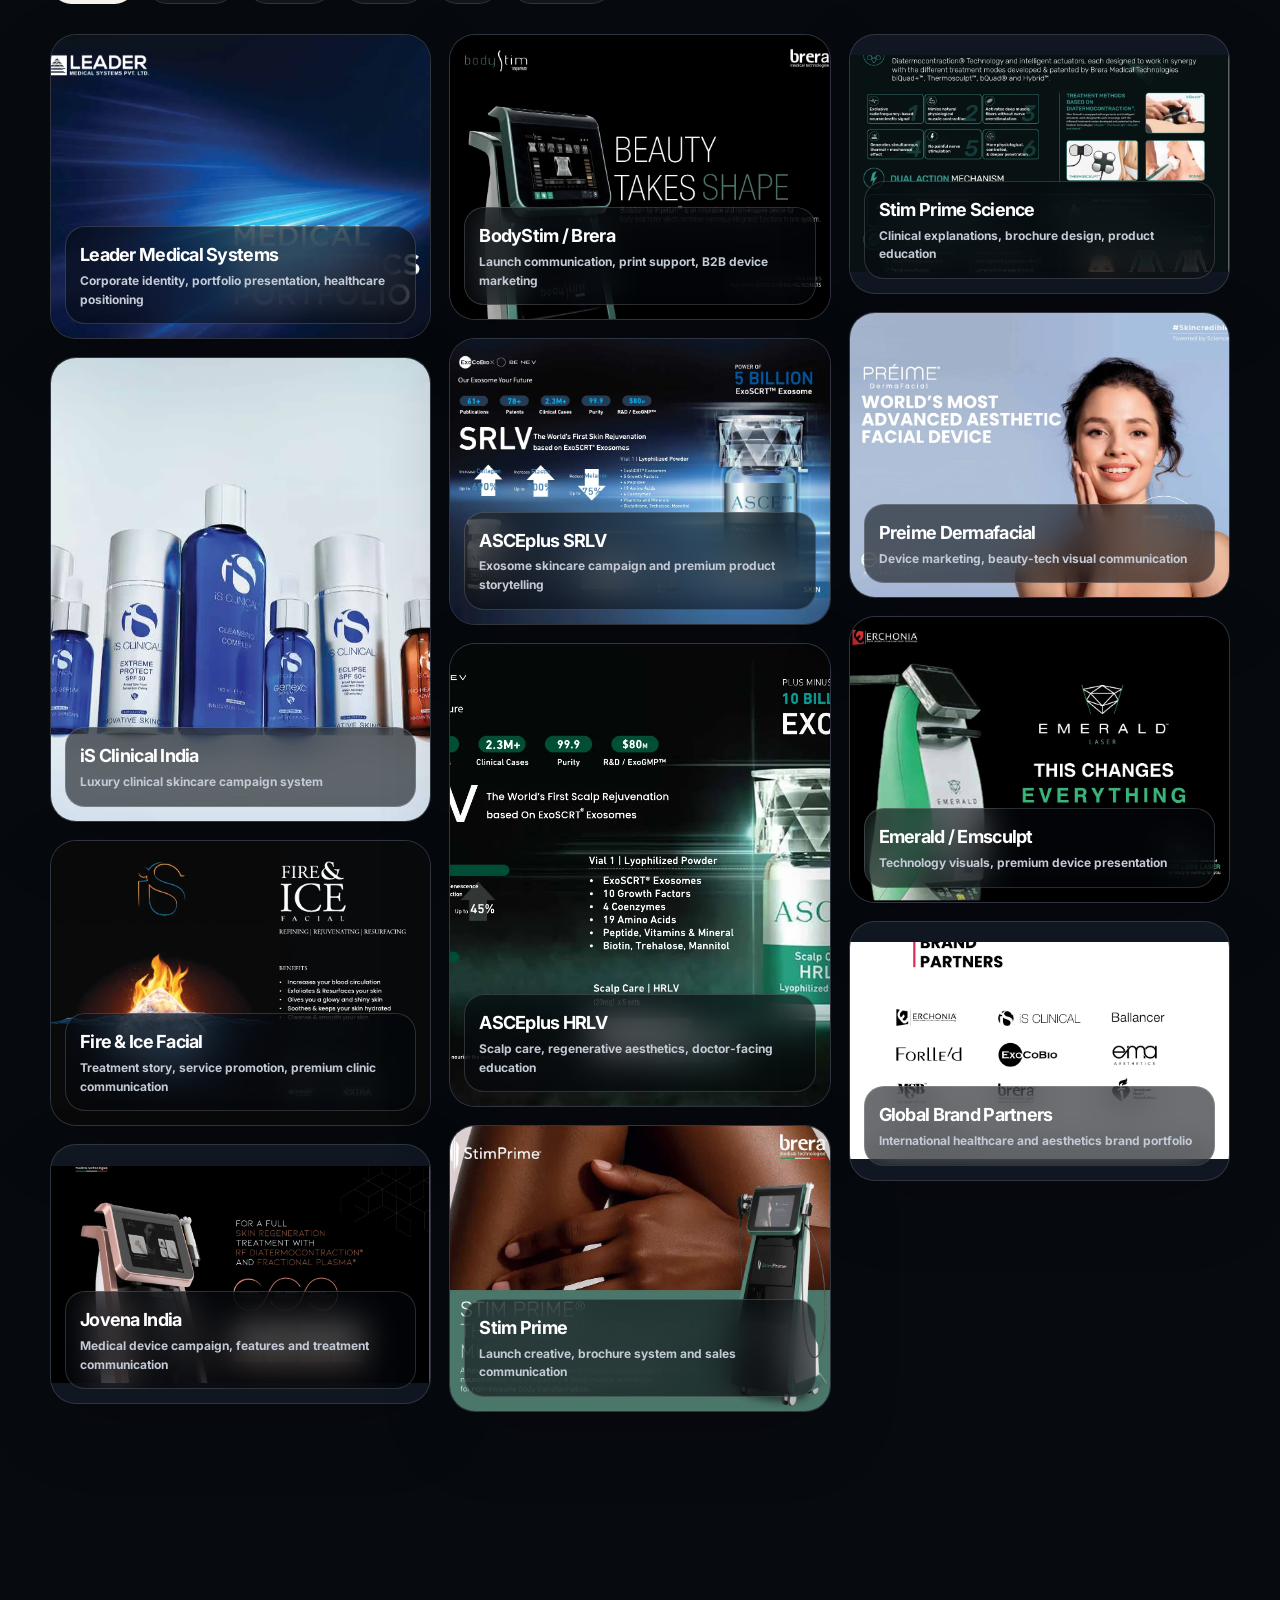
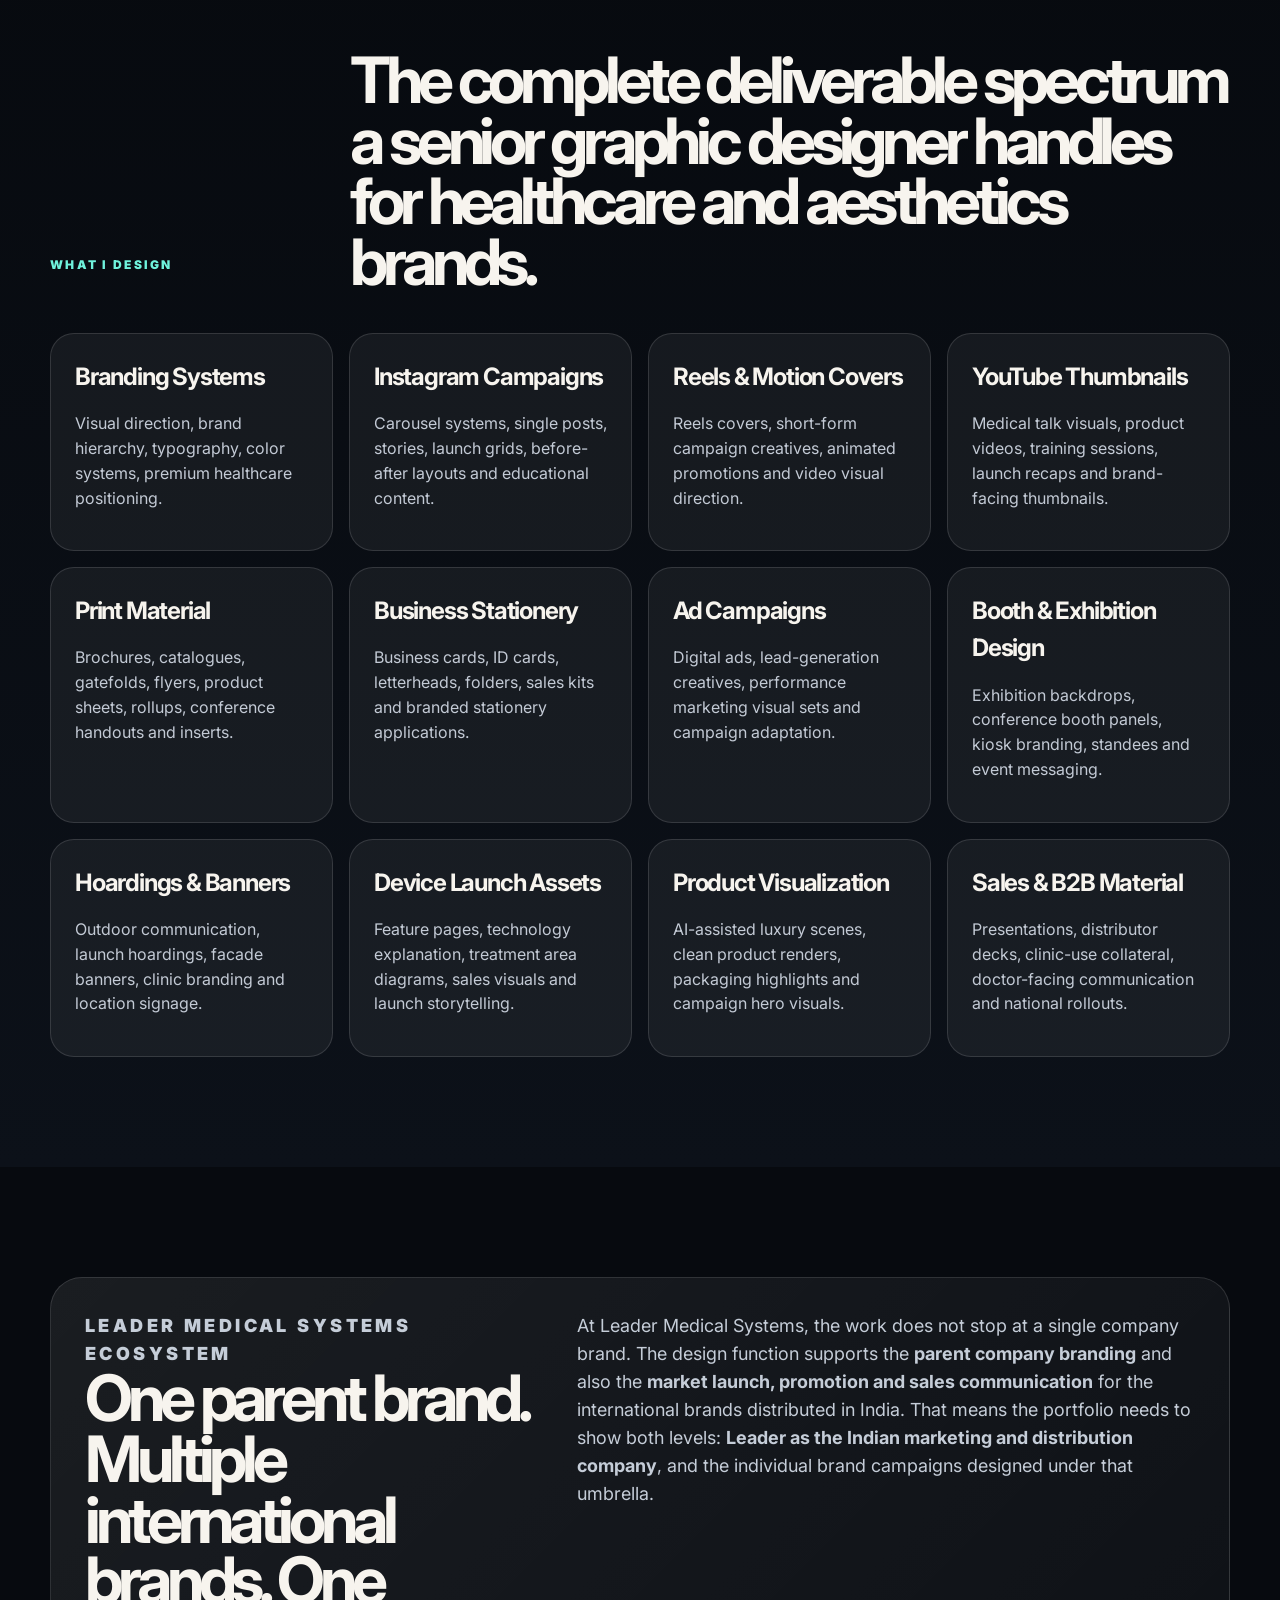
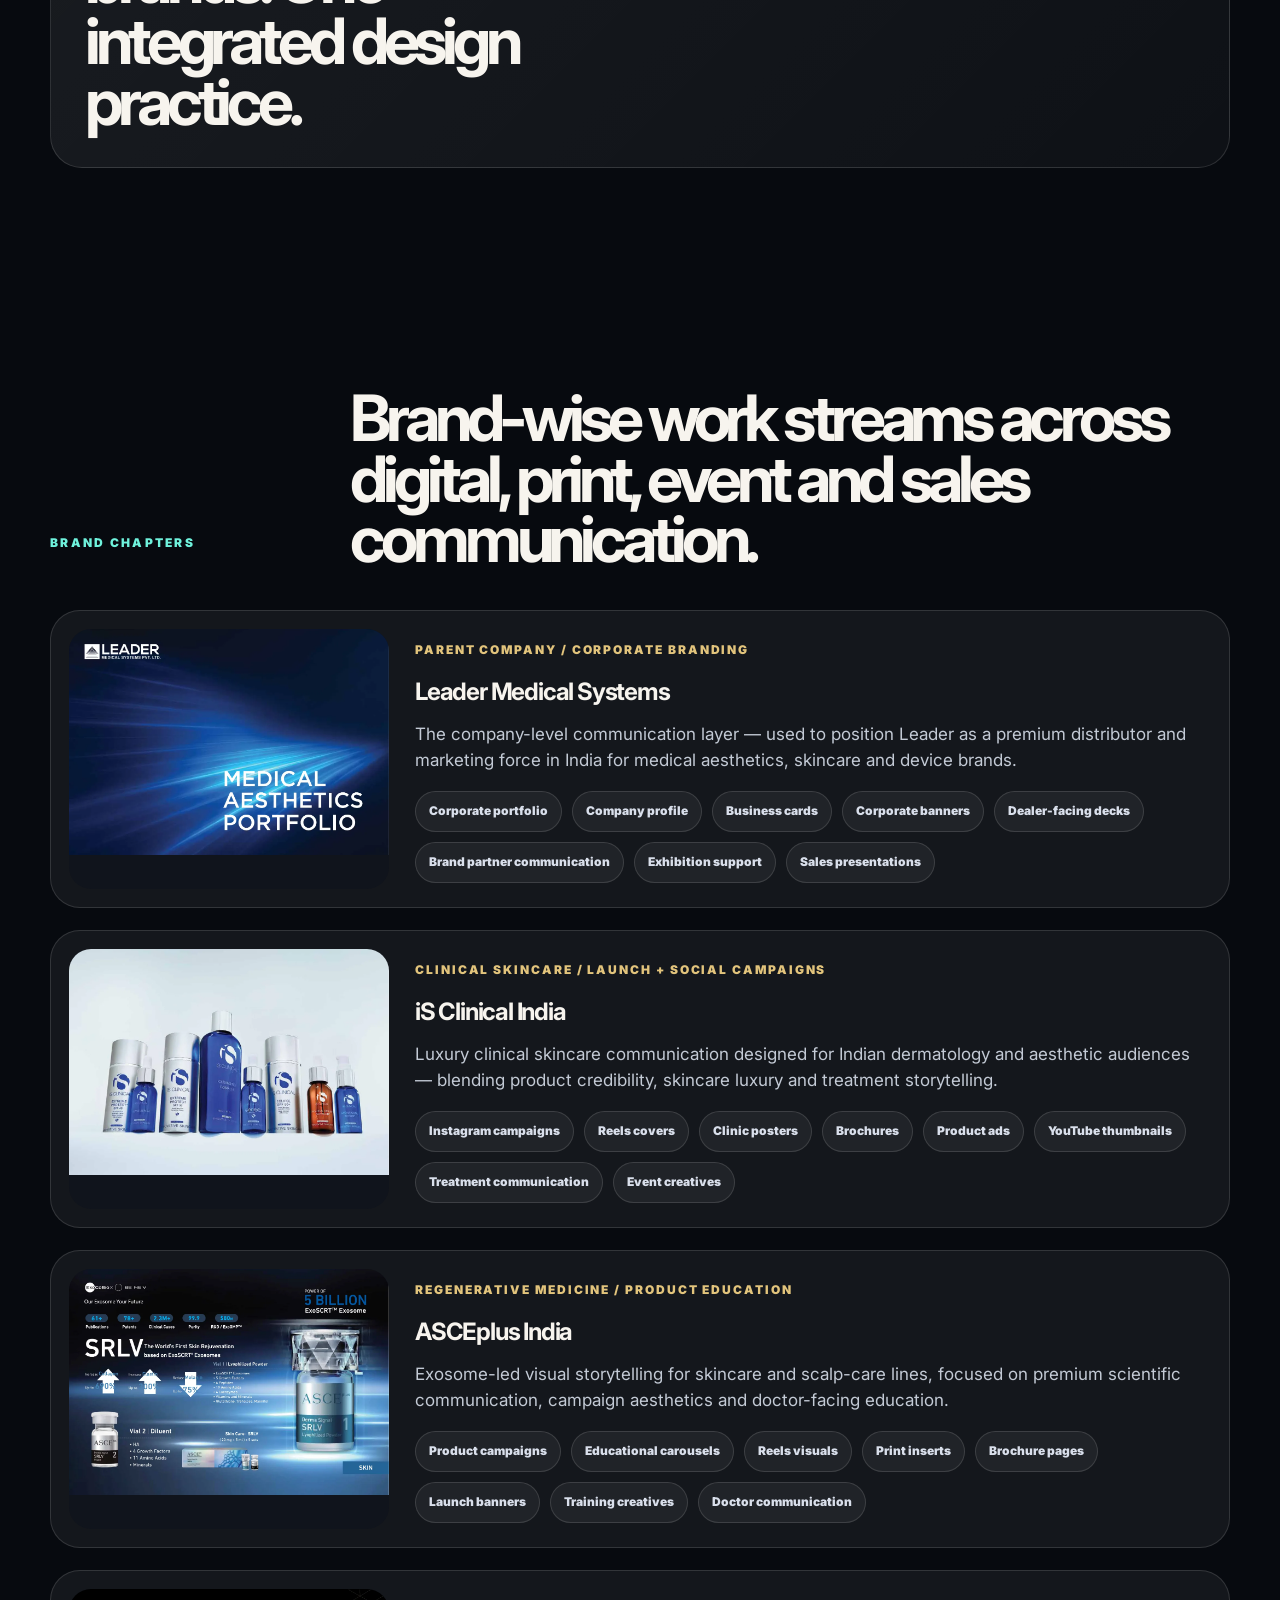
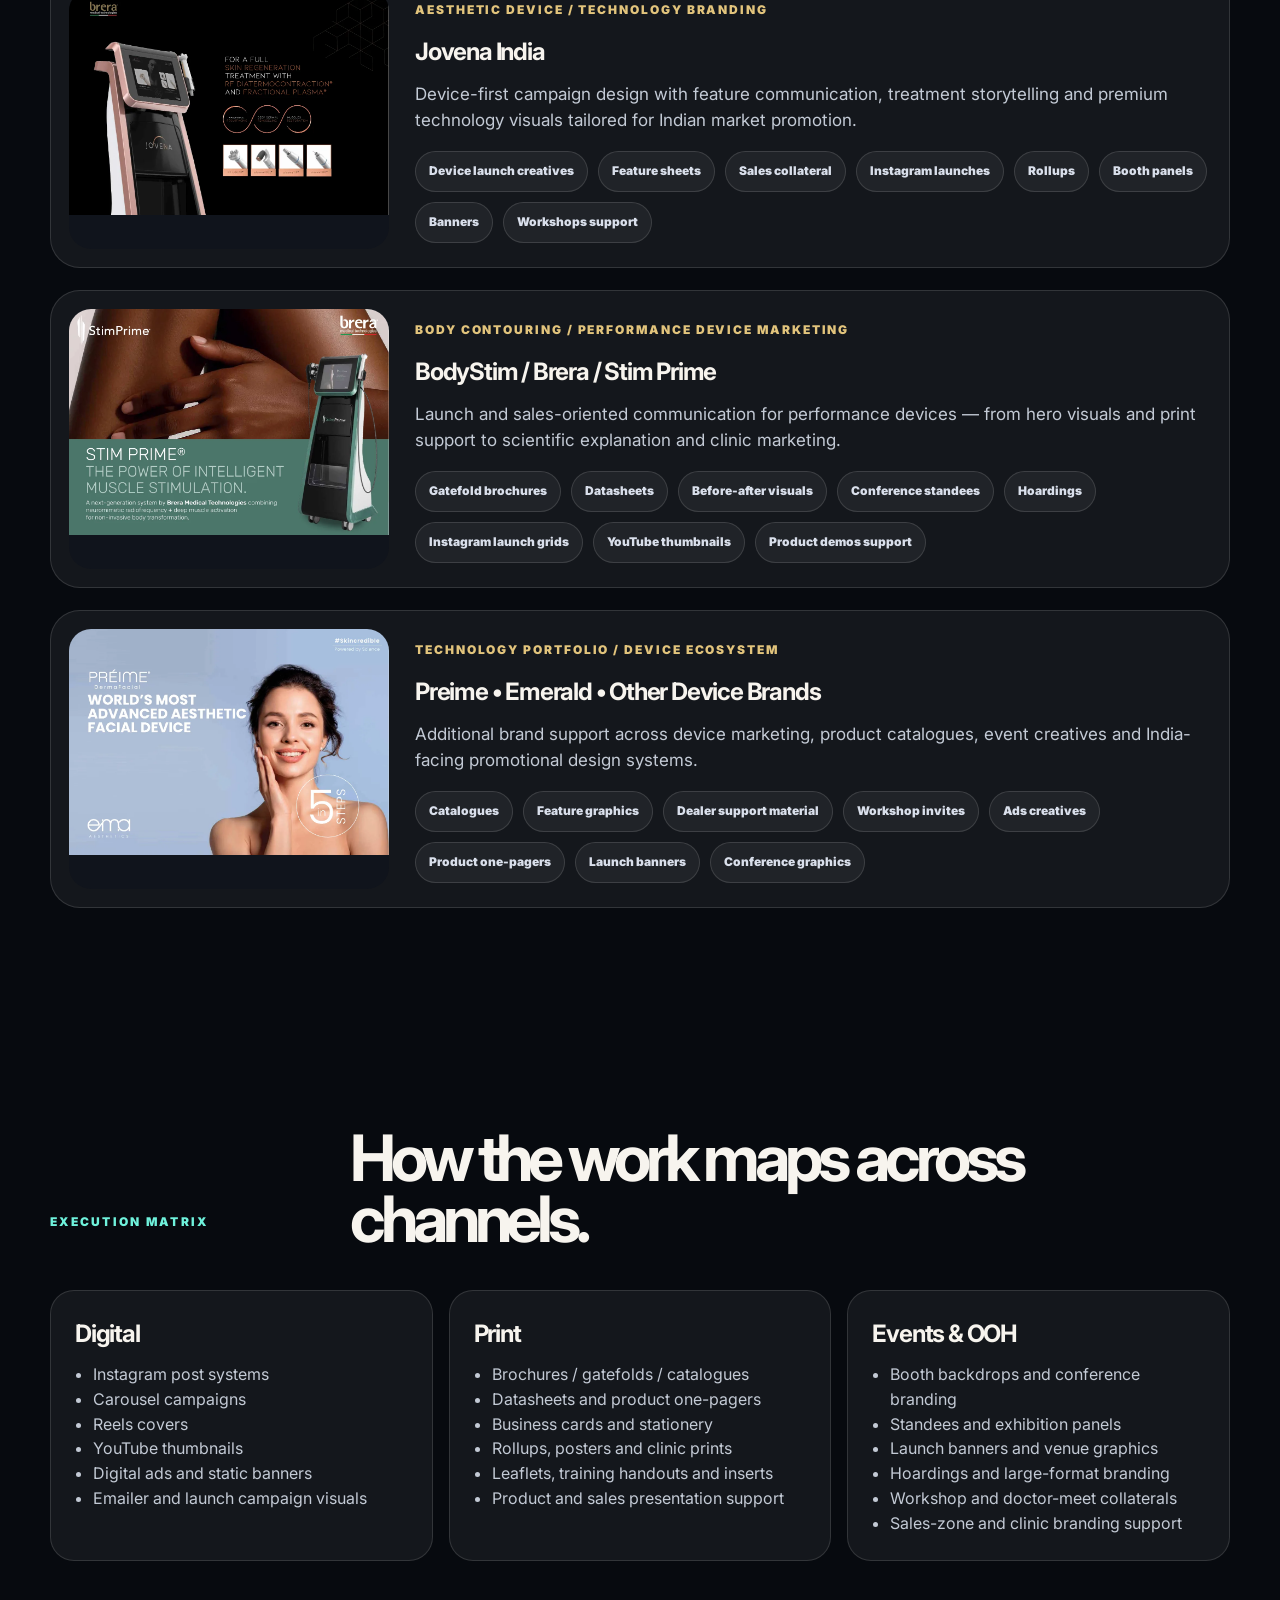
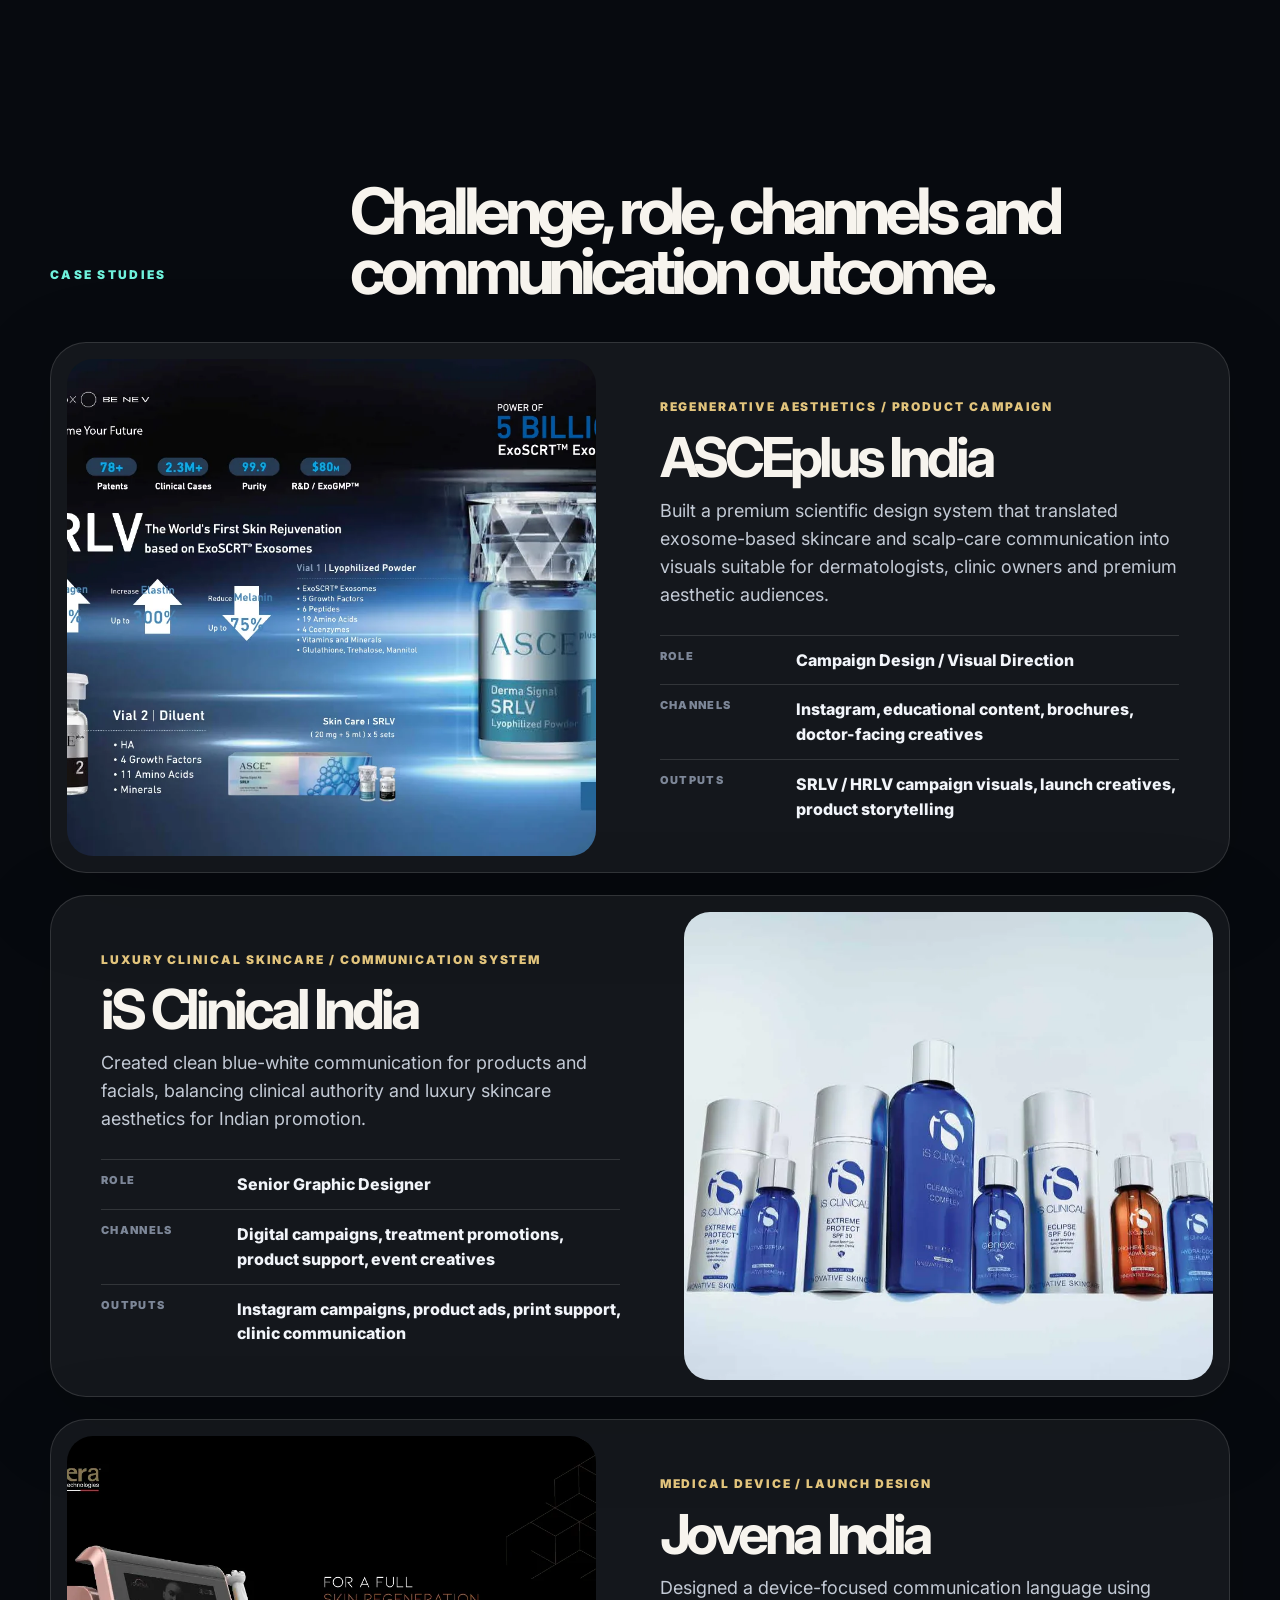
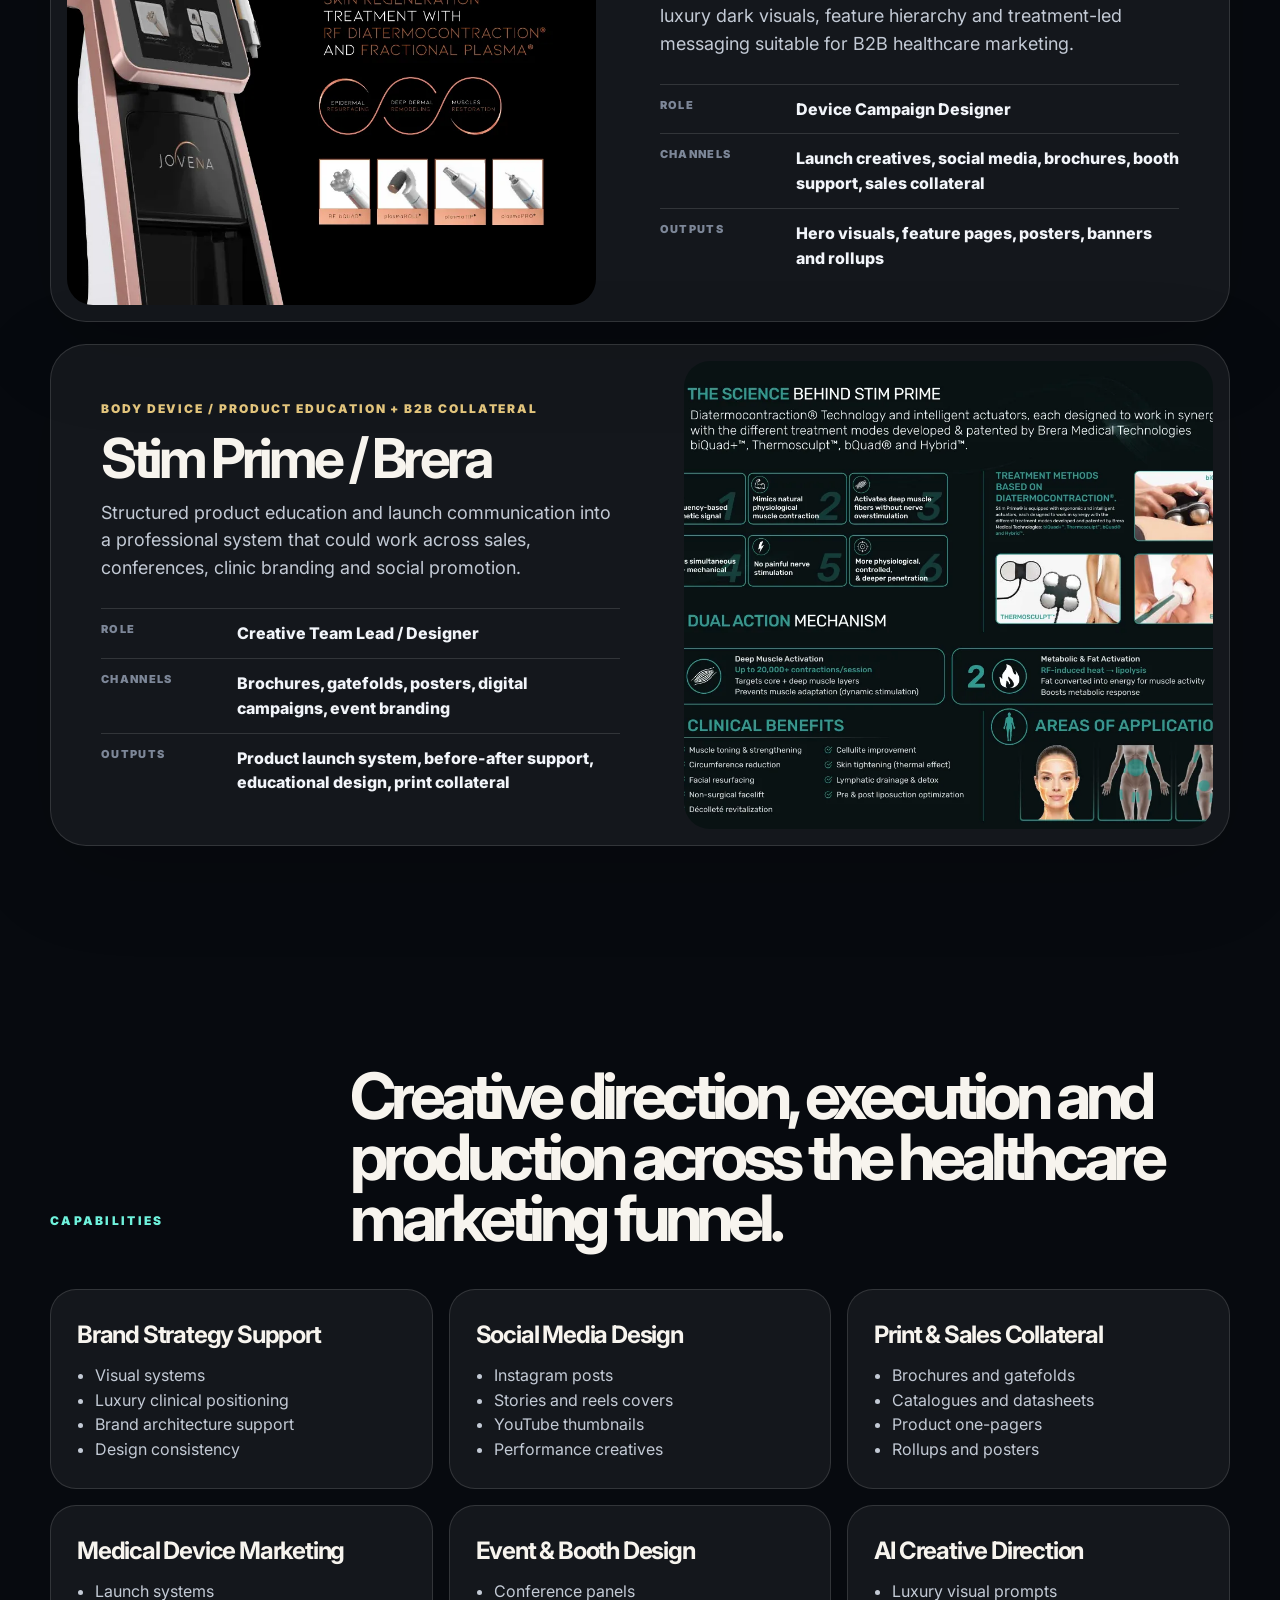
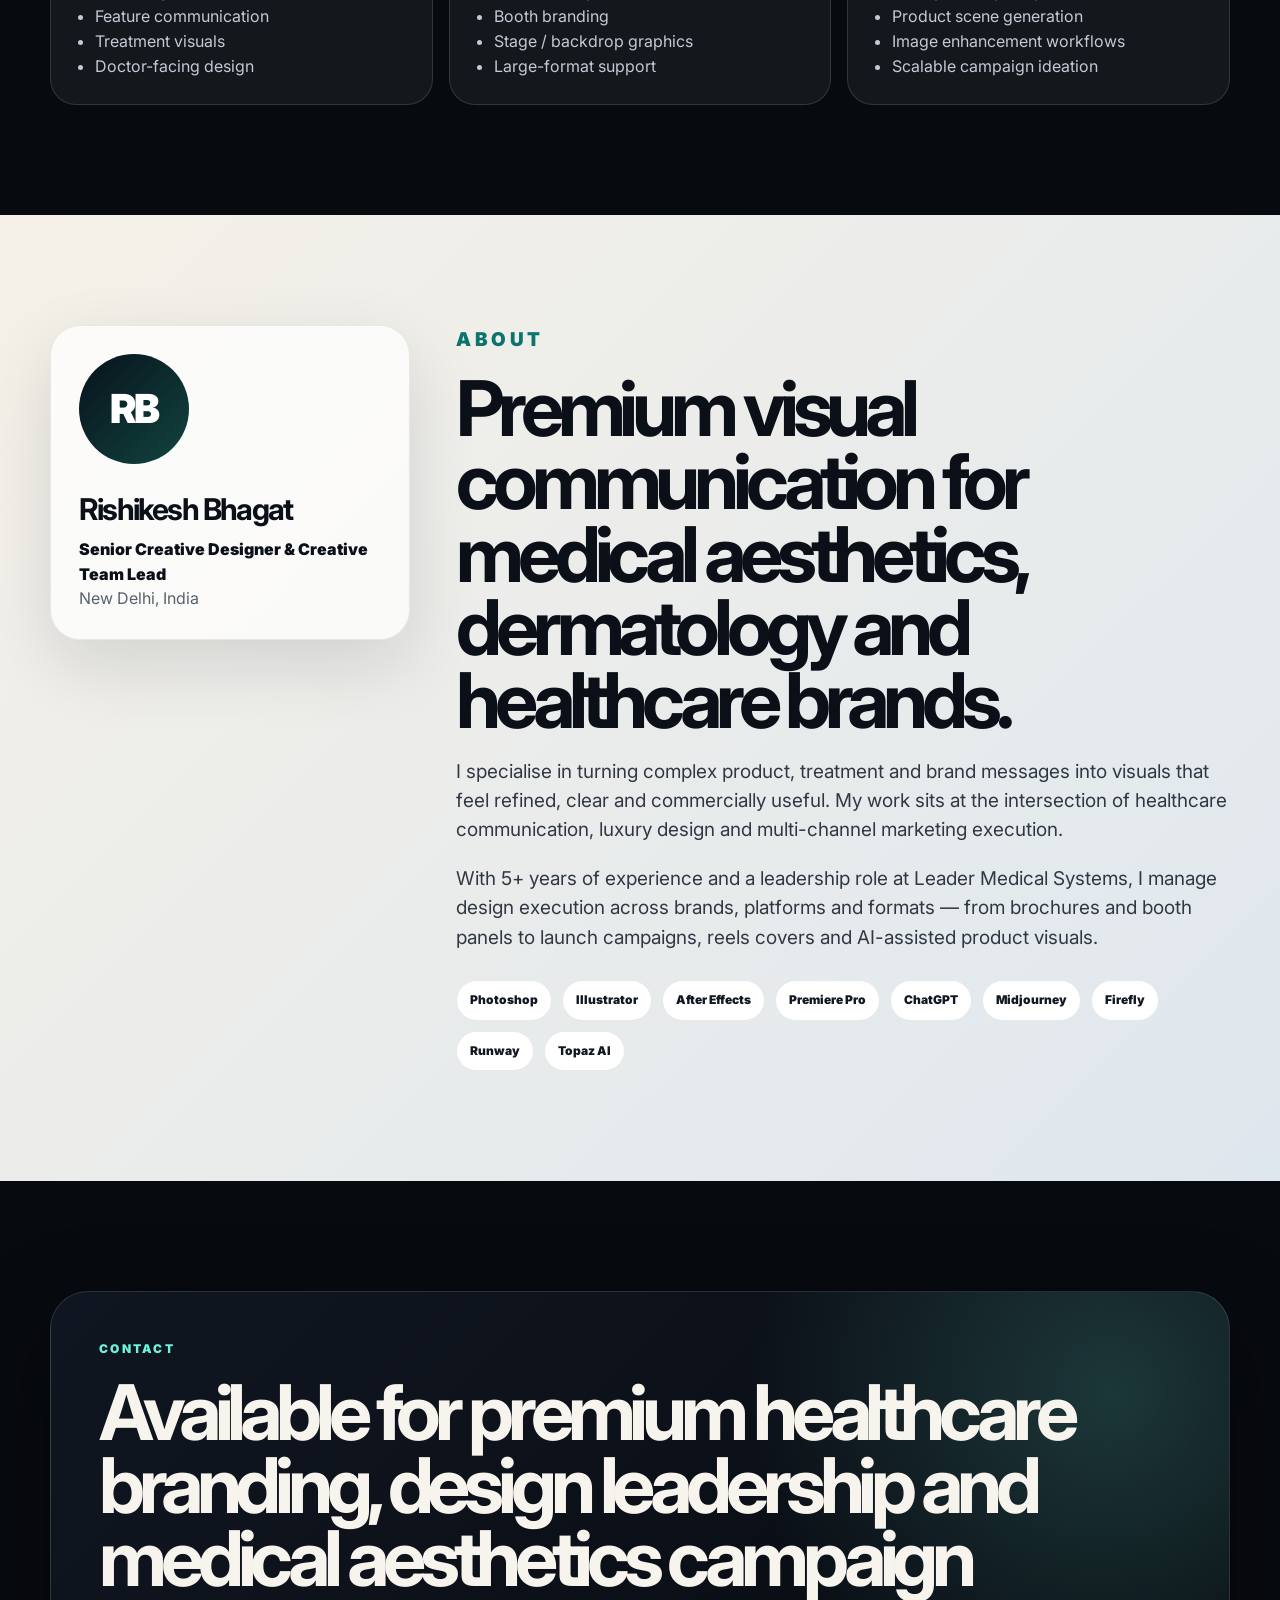
==== commit 3056a295: "Add files via upload" ====
--- a/index.html
+++ b/index.html
@@ -26,7 +26,6 @@
       <a href="#work">Work</a>
       <a href="#deliverables">Deliverables</a>
       <a href="#brands">Brands</a>
-      <a href="#brand-research">Brand Research</a>
       <a href="#cases">Case Studies</a>
       <a href="#contact">Contact</a>
     </nav>
@@ -69,14 +68,46 @@
       </div>
     </section>
 
+    
+    <section class="visual-first-intro section-pad" id="leader-ecosystem">
+      <div class="container visual-section-head reveal">
+        <p class="section-kicker">Leader Medical Systems / Visual Branding Ecosystem</p>
+        <h2>Branding first. Content second. A portfolio built to show the full design ecosystem.</h2>
+      </div>
+
+      <div class="container hero-board reveal">
+        <img src="assets/images/leader-branding-ecosystem.png" alt="Leader Medical Systems branding ecosystem portfolio board" loading="lazy" />
+        <div class="board-caption">
+          <span>01</span>
+          <p><strong>Leader Medical Systems — Branding Ecosystem</strong><br />Corporate branding, stationery, print collateral, social media systems, exhibition booth concepts and brand ecosystem presentation.</p>
+        </div>
+      </div>
+    </section>
+
+    <section class="visual-showcase section-pad-sm" id="collateral-showcase">
+      <div class="container visual-section-head reveal">
+        <p class="section-kicker">Marketing Collateral Showcase</p>
+        <h2>Print, launch, event and sales communication — presented as visual design work, not long-form content.</h2>
+      </div>
+
+      <div class="container hero-board reveal">
+        <img src="assets/images/leader-marketing-collateral-showcase.png" alt="Leader Medical Systems marketing collateral showcase board" loading="lazy" />
+        <div class="board-caption">
+          <span>02</span>
+          <p><strong>Marketing Collateral System</strong><br />Brochures, gatefolds, datasheets, roll-ups, doctor meet invites, folders, hoardings, launch posters and digital campaign strips.</p>
+        </div>
+      </div>
+    </section>
+
+
     <section class="story section-pad-sm reveal">
       <div class="container story-layout">
         <div>
-          <p class="section-kicker">How the Portfolio is Structured</p>
-          <h2>This is not only social media work — it is the full creative output a senior graphic designer handles.</h2>
+          <p class="section-kicker">Portfolio System</p>
+          <h2>Visual systems for medical aesthetics brands — from parent branding to market-facing campaigns.</h2>
         </div>
         <div>
-          <p>Leader Medical Systems is the parent company. It brings international medical aesthetics, clinical skincare and healthcare technology brands to the Indian market. My role is to design the brand-facing and market-facing communication across those brands — so the portfolio has been rebuilt to show <strong>company branding + individual brand campaigns + channel-wise deliverables</strong>, not just a basic image gallery. This version also maps official brand ecosystems into portfolio-ready design systems: skincare routines, exosome education, device launches, injectables communication, laser/RF platforms and B2B sales collateral.</p>
+          <p>Leader Medical Systems is the parent company. It brings international medical aesthetics, clinical skincare and healthcare technology brands to the Indian market. My role is to design the brand-facing and market-facing communication across those brands — so the portfolio has been rebuilt to show <strong>company branding + individual brand campaigns + channel-wise deliverables</strong>, not just a basic image gallery.</p>
         </div>
       </div>
     </section>
@@ -251,166 +282,6 @@
       </div>
     </section>
 
-
-    <section class="brand-intelligence section-pad" id="brand-research">
-      <div class="container section-head reveal">
-        <p class="section-kicker">Official Brand Website Research</p>
-        <h2>Turning global brand ecosystems into India-ready design communication.</h2>
-      </div>
-      <div class="container intelligence-intro reveal">
-        <p>These brand pages are structured as portfolio extensions: each one translates the official global website language into the kind of Indian market assets a senior medical aesthetics designer builds for doctors, clinic owners, distributors and sales teams.</p>
-      </div>
-
-      <div class="container intelligence-grid">
-        <article class="intel-card isclinical-card reveal">
-          <div class="intel-topline"><span>Clinical Skincare</span><a href="https://www.isclinical.com/" target="_blank" rel="noreferrer">Official Site</a></div>
-          <h3>iS Clinical India</h3>
-          <p class="intel-summary">Professional skincare communication built around science-led routines, product benefits, professional treatments and dermatologist-facing education.</p>
-          <div class="intel-columns">
-            <div>
-              <h4>Brand / Product Signals</h4>
-              <ul>
-                <li>Cleanse / Treat / Hydrate / Protect routine architecture</li>
-                <li>Serums, sunscreens, moisturizers, Vitamin C and professional treatments</li>
-                <li>Fire & Ice Facial, Prodigy Peel Systems and clinic-led treatment communication</li>
-                <li>Evidence-based, luxury cosmeceutical positioning</li>
-              </ul>
-            </div>
-            <div>
-              <h4>Portfolio Assets to Show</h4>
-              <ul>
-                <li>Product education carousels</li>
-                <li>Routine-based Instagram campaigns</li>
-                <li>Treatment menu posters and clinic cards</li>
-                <li>Reels covers, YouTube thumbnails and launch creatives</li>
-              </ul>
-            </div>
-          </div>
-        </article>
-
-        <article class="intel-card brera-card reveal">
-          <div class="intel-topline"><span>Italian Aesthetic Devices</span><a href="https://www.breramedical.com/en/" target="_blank" rel="noreferrer">Official Site</a></div>
-          <h3>Brera Medical / Jovena / Stim Prime / BodyStim</h3>
-          <p class="intel-summary">High-performance device marketing system for non-invasive aesthetic medicine, designed around innovation, ergonomic design and visible professional results.</p>
-          <div class="intel-columns">
-            <div>
-              <h4>Brand / Product Signals</h4>
-              <ul>
-                <li>Jovena: Fractional Plasma® + Diatermocontraction®</li>
-                <li>Stim Prime: neuromimetic muscle stimulation platform</li>
-                <li>BodyStim and Plasmage device communication</li>
-                <li>Design / functionality / performance philosophy</li>
-              </ul>
-            </div>
-            <div>
-              <h4>Portfolio Assets to Show</h4>
-              <ul>
-                <li>Gatefold brochures and product datasheets</li>
-                <li>Device launch Instagram grid</li>
-                <li>Booth panels, rollups and conference graphics</li>
-                <li>Before-after layouts, applicator cards and sales decks</li>
-              </ul>
-            </div>
-          </div>
-        </article>
-
-        <article class="intel-card exocobio-card reveal">
-          <div class="intel-topline"><span>Exosome Biotechnology</span><a href="https://www.exocobio.com/default/eng/" target="_blank" rel="noreferrer">Official Site</a></div>
-          <h3>ExoCoBio / ASCEplus</h3>
-          <p class="intel-summary">Regenerative aesthetics communication built around exosome technology, scientific education, premium vial visuals and doctor-facing treatment narratives.</p>
-          <div class="intel-columns">
-            <div>
-              <h4>Brand / Product Signals</h4>
-              <ul>
-                <li>ExoSCRT™ exosome technology</li>
-                <li>Cosmeceutical and biopharmaceutical positioning</li>
-                <li>ASCEplus SRLV and HRLV product communication</li>
-                <li>Bio-ingredient story: ExoBRID-E, Vexosome and Rose Exosome</li>
-              </ul>
-            </div>
-            <div>
-              <h4>Portfolio Assets to Show</h4>
-              <ul>
-                <li>Science explainer carousels</li>
-                <li>SRLV / HRLV launch posts and story sets</li>
-                <li>Doctor education PDFs and treatment protocol visuals</li>
-                <li>Conference booth panels with molecular visual language</li>
-              </ul>
-            </div>
-          </div>
-        </article>
-
-        <article class="intel-card merz-card reveal">
-          <div class="intel-topline"><span>Aesthetic Confidence Portfolio</span><a href="https://merzaesthetics.com/" target="_blank" rel="noreferrer">Official Site</a></div>
-          <h3>Merz Aesthetics</h3>
-          <p class="intel-summary">Premium aesthetic portfolio communication centered on confidence, injectables, ultrasound lifting, fillers, biostimulation and research-rooted skincare.</p>
-          <div class="intel-columns">
-            <div>
-              <h4>Brand / Product Signals</h4>
-              <ul>
-                <li>Xeomin®, Ultherapy PRIME®, Radiesse®, Belotero® and Neocutis®</li>
-                <li>Confidence-led brand philosophy</li>
-                <li>Products for varied aesthetic goals</li>
-                <li>Healthcare professional and patient-facing ecosystem</li>
-              </ul>
-            </div>
-            <div>
-              <h4>Portfolio Assets to Show</h4>
-              <ul>
-                <li>Doctor-meet invitation systems</li>
-                <li>Premium product family presentations</li>
-                <li>Injectables education graphics</li>
-                <li>Luxury clinic campaign concepts and event collaterals</li>
-              </ul>
-            </div>
-          </div>
-        </article>
-
-        <article class="intel-card cynosure-card reveal">
-          <div class="intel-topline"><span>Laser / RF / Energy Devices</span><a href="https://www.cynosure.com/" target="_blank" rel="noreferrer">Official Site</a></div>
-          <h3>Cynosure Lutronic</h3>
-          <p class="intel-summary">Energy-based device ecosystem communication for providers, with product categories across laser hair removal, RF, skin revitalization, pigment, tattoo and resurfacing technologies.</p>
-          <div class="intel-columns">
-            <div>
-              <h4>Brand / Product Signals</h4>
-              <ul>
-                <li>XERF™, Ultra, Clarity II, Genius, Mosaic 3D, DermaV and PicoSure® Pro</li>
-                <li>Provider-focused product navigation</li>
-                <li>Laser, RF, dermatological and resurfacing platforms</li>
-                <li>Practice growth and treatment expansion messaging</li>
-              </ul>
-            </div>
-            <div>
-              <h4>Portfolio Assets to Show</h4>
-              <ul>
-                <li>Technology comparison cards</li>
-                <li>Device launch hero banners</li>
-                <li>Treatment category social campaigns</li>
-                <li>Hoardings, booth walls, clinic posters and sales enablement PDFs</li>
-              </ul>
-            </div>
-          </div>
-        </article>
-      </div>
-    </section>
-
-    <section class="portfolio-map section-pad-sm">
-      <div class="container portfolio-map-panel reveal">
-        <div>
-          <p class="section-kicker">Portfolio Expansion Map</p>
-          <h2>What this adds to the website.</h2>
-        </div>
-        <div class="map-grid">
-          <article><strong>Brand Pages</strong><span>Each global brand now has a dedicated strategy block.</span></article>
-          <article><strong>Print Material</strong><span>Brochures, datasheets, rollups, gatefolds and sales sheets are now positioned clearly.</span></article>
-          <article><strong>Social Campaigns</strong><span>Instagram grids, carousels, stories, reels covers and launch campaigns are included.</span></article>
-          <article><strong>Event Design</strong><span>Booth panels, hoardings, clinic graphics and conference material are mapped.</span></article>
-          <article><strong>B2B Sales Support</strong><span>Doctor-facing decks, product explainers and distributor collaterals are highlighted.</span></article>
-          <article><strong>AI Visual Direction</strong><span>Premium product scenes, molecular visuals and clinical lighting systems are connected to your workflow.</span></article>
-        </div>
-      </div>
-    </section>
-
     <section class="case-studies section-pad" id="cases">
       <div class="container section-head reveal">
         <p class="section-kicker">Case Studies</p>
--- a/styles.css
+++ b/styles.css
@@ -90,150 +90,102 @@
 @media (max-width:720px){.container{width:min(100% - 24px,1180px)}.section-pad{padding:74px 0}.section-pad-sm{padding:54px 0}.site-header{top:10px;width:calc(100% - 18px)}.brand-lockup small{display:none}.nav-toggle{display:block}.site-nav{position:fixed;top:70px;left:9px;right:9px;display:none;flex-direction:column;align-items:stretch;padding:14px;border-radius:24px;background:#0a0f17;border:1px solid var(--line)}.nav-open .site-nav{display:flex}.site-nav a{padding:15px 16px}.hero h1{font-size:46px}.hero-subcopy{font-size:16px}.hero-layout{gap:26px}.hero-showcase{min-height:390px}.showcase-main{inset:44px 12px 28px 12px;border-radius:24px}.showcase-tile{width:130px;height:96px}.showcase-badge{width:170px;bottom:54px}.metrics-grid,.deliverables-grid,.matrix-grid,.capability-grid{grid-template-columns:1fr}.masonry{columns:1}.case-info{padding:18px}.case-media{min-height:240px}.case-info dl div{grid-template-columns:1fr}.contact-panel{padding:30px}.footer-inner{display:block}.hero-actions,.contact-actions{flex-direction:column}.btn{width:100%}}
 
 
-/* V4 brand research expansion */
-.brand-intelligence{
-  background:radial-gradient(circle at 85% 10%,rgba(111,242,220,.12),transparent 32%),linear-gradient(180deg,#080c13,#0b1018 46%,#070a0f);
+
+/* V5 Visual-first portfolio additions */
+.visual-first-intro {
+  background: linear-gradient(180deg, #070a0f 0%, #0a1019 100%);
 }
-.intelligence-intro{
-  max-width:920px;
-  margin-bottom:30px;
+
+.visual-showcase {
+  background: radial-gradient(circle at 70% 10%, rgba(111,242,220,.10), transparent 30%), #0a1019;
 }
-.intelligence-intro p{
-  margin:0;
-  color:#c8d0de;
-  font-size:19px;
+
+.visual-section-head {
+  display: grid;
+  grid-template-columns: minmax(280px, .72fr) minmax(420px, 1fr);
+  gap: 48px;
+  align-items: end;
+  margin-bottom: 34px;
 }
-.intelligence-grid{
-  display:grid;
-  gap:20px;
+
+.visual-section-head h2 {
+  margin: 0;
+  max-width: 920px;
+  font-size: clamp(34px, 4.7vw, 72px);
+  line-height: .94;
+  letter-spacing: -.075em;
 }
-.intel-card{
-  position:relative;
-  overflow:hidden;
-  padding:30px;
-  border:1px solid var(--line);
-  border-radius:34px;
-  background:linear-gradient(135deg,rgba(255,255,255,.08),rgba(255,255,255,.035));
-  box-shadow:0 30px 90px rgba(0,0,0,.18);
+
+.hero-board {
+  position: relative;
+  overflow: hidden;
+  border-radius: 34px;
+  border: 1px solid rgba(255,255,255,.16);
+  background: rgba(255,255,255,.045);
+  box-shadow: 0 34px 110px rgba(0,0,0,.38);
 }
-.intel-card:before{
-  content:"";
-  position:absolute;
-  right:-90px;
-  top:-90px;
-  width:240px;
-  height:240px;
-  border-radius:50%;
-  background:radial-gradient(circle,rgba(111,242,220,.18),transparent 62%);
+
+.hero-board img {
+  width: 100%;
+  height: auto;
+  display: block;
+  object-fit: contain;
 }
-.intel-card h3{
-  position:relative;
-  margin:0 0 12px;
-  font-size:clamp(34px,4vw,62px);
-  line-height:.95;
-  letter-spacing:-.075em;
+
+.board-caption {
+  position: absolute;
+  left: 22px;
+  right: 22px;
+  bottom: 22px;
+  display: flex;
+  align-items: flex-end;
+  justify-content: space-between;
+  gap: 22px;
+  padding: 18px 20px;
+  border-radius: 22px;
+  border: 1px solid rgba(255,255,255,.16);
+  background: linear-gradient(135deg, rgba(7,10,15,.74), rgba(7,10,15,.38));
+  backdrop-filter: blur(18px);
 }
-.intel-summary{
-  position:relative;
-  max-width:860px;
-  margin:0 0 26px;
-  color:#c7cfdb;
-  font-size:18px;
+
+.board-caption span {
+  color: var(--teal);
+  font-size: 12px;
+  font-weight: 900;
+  letter-spacing: .18em;
 }
-.intel-topline{
-  position:relative;
-  display:flex;
-  flex-wrap:wrap;
-  justify-content:space-between;
-  gap:12px;
-  margin-bottom:18px;
+
+.board-caption p {
+  max-width: 760px;
+  margin: 0;
+  color: #d7deeb;
+  font-size: 13px;
+  text-align: right;
 }
-.intel-topline span,
-.intel-topline a{
-  display:inline-flex;
-  align-items:center;
-  min-height:34px;
-  padding:0 12px;
-  border-radius:999px;
-  border:1px solid var(--line);
-  background:rgba(255,255,255,.055);
-  color:#dfe6f1;
-  font-size:11px;
-  font-weight:900;
-  letter-spacing:.12em;
-  text-transform:uppercase;
+
+.board-caption strong {
+  color: #fff;
+  font-size: 15px;
 }
-.intel-topline a:hover{background:var(--ink);color:#080d13;}
-.intel-columns{
-  position:relative;
-  display:grid;
-  grid-template-columns:1fr 1fr;
-  gap:16px;
+
+@media (max-width: 900px) {
+  .visual-section-head {
+    grid-template-columns: 1fr;
+    gap: 16px;
+  }
+
+  .hero-board {
+    border-radius: 22px;
+  }
+
+  .board-caption {
+    position: static;
+    border-radius: 0;
+    display: block;
+  }
+
+  .board-caption p {
+    text-align: left;
+    margin-top: 8px;
+  }
 }
-.intel-columns > div{
-  padding:18px;
-  border-radius:24px;
-  border:1px solid var(--line);
-  background:rgba(0,0,0,.16);
-}
-.intel-columns h4{
-  margin:0 0 12px;
-  color:var(--gold);
-  font-size:12px;
-  letter-spacing:.16em;
-  text-transform:uppercase;
-}
-.intel-columns ul{
-  margin:0;
-  padding-left:18px;
-  color:#d6deea;
-}
-.intel-columns li{margin:7px 0;}
-.isclinical-card{border-color:rgba(123,183,255,.26)}
-.brera-card{border-color:rgba(111,242,220,.28)}
-.exocobio-card{border-color:rgba(226,196,124,.28)}
-.merz-card{border-color:rgba(255,255,255,.20)}
-.cynosure-card{border-color:rgba(123,183,255,.28)}
-.portfolio-map{background:linear-gradient(180deg,#070a0f,#111720)}
-.portfolio-map-panel{
-  display:grid;
-  grid-template-columns:.72fr 1fr;
-  gap:34px;
-  align-items:start;
-  padding:34px;
-  border-radius:34px;
-  border:1px solid var(--line);
-  background:linear-gradient(135deg,rgba(255,255,255,.08),rgba(255,255,255,.03));
-}
-.portfolio-map-panel h2{
-  margin:0;
-  font-size:clamp(38px,4.5vw,70px);
-  line-height:.96;
-  letter-spacing:-.075em;
-}
-.map-grid{
-  display:grid;
-  grid-template-columns:1fr 1fr;
-  gap:12px;
-}
-.map-grid article{
-  padding:18px;
-  border-radius:22px;
-  border:1px solid var(--line);
-  background:rgba(255,255,255,.05);
-}
-.map-grid strong{
-  display:block;
-  font-size:18px;
-  letter-spacing:-.04em;
-}
-.map-grid span{
-  display:block;
-  margin-top:6px;
-  color:#bec7d4;
-  font-size:13px;
-}
-@media (max-width:900px){
-  .intel-columns,.portfolio-map-panel,.map-grid{grid-template-columns:1fr;}
-  .intel-card{padding:22px;}
-}
